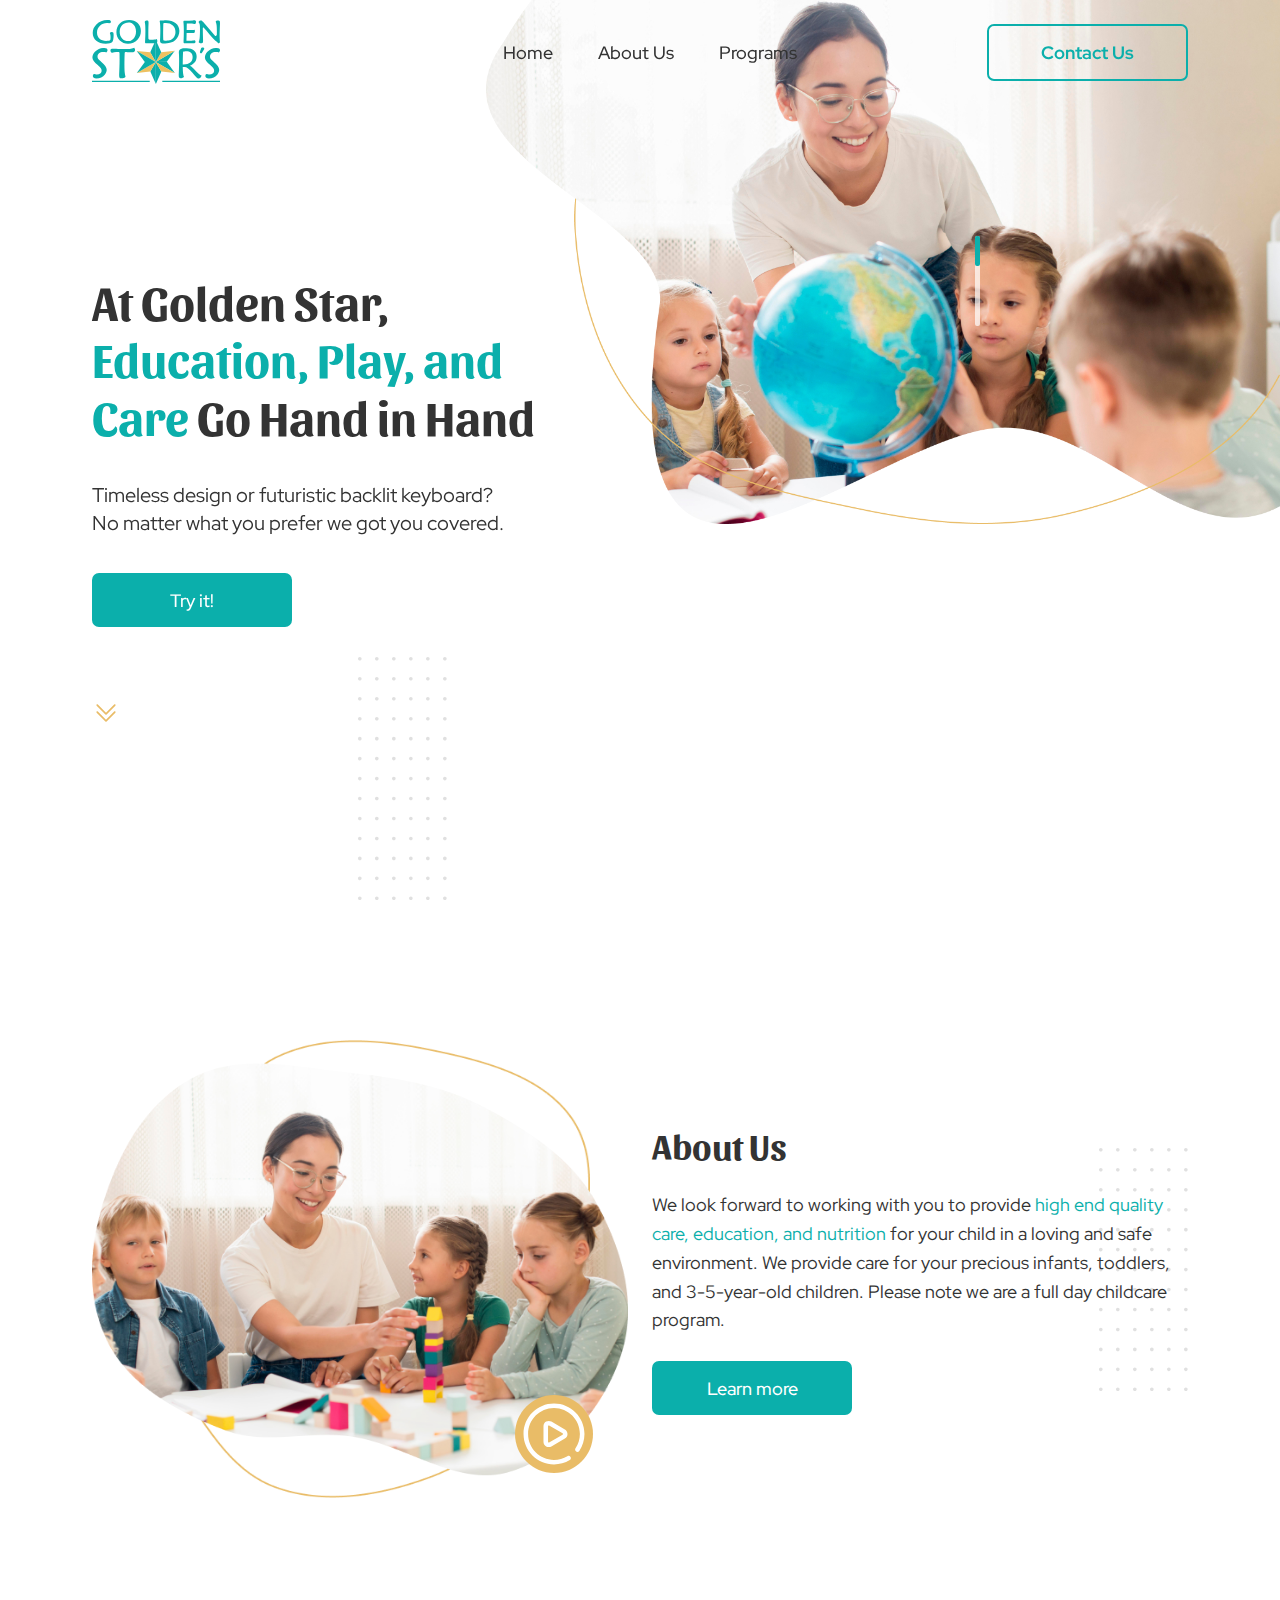
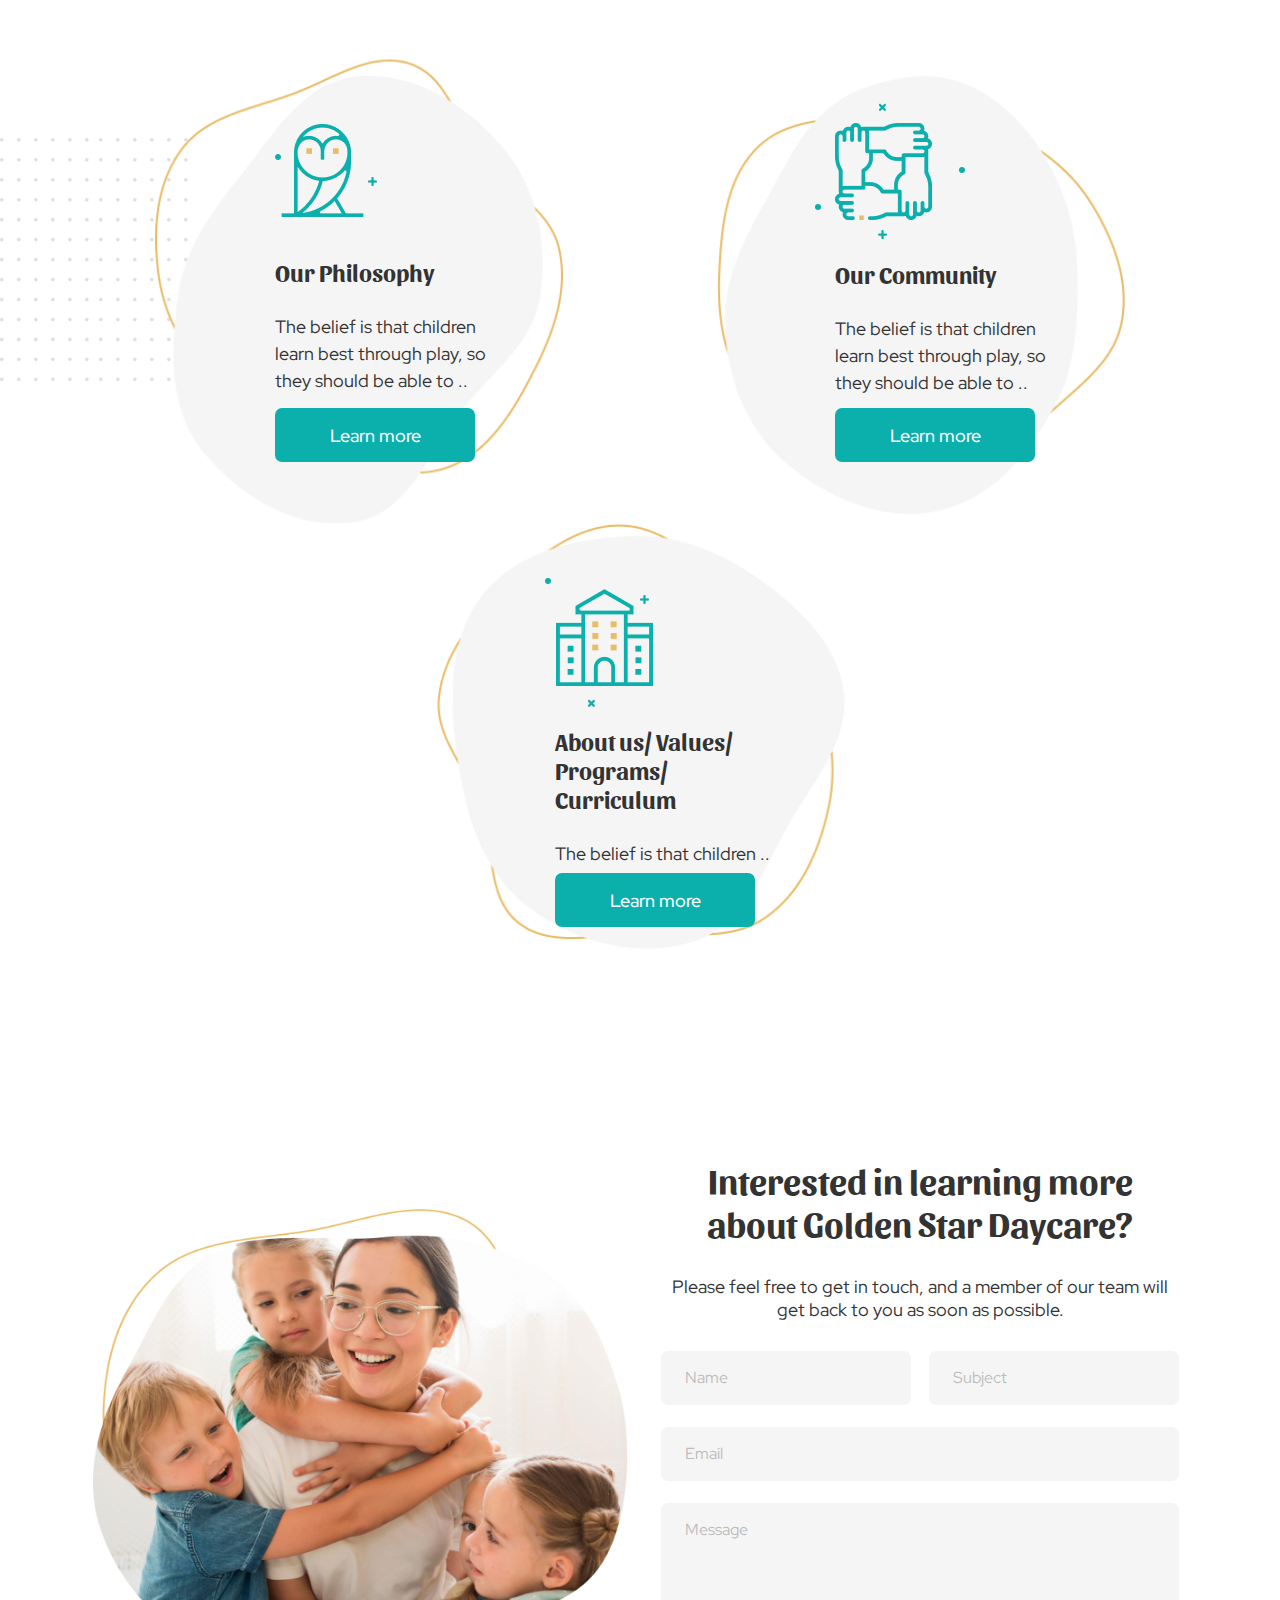
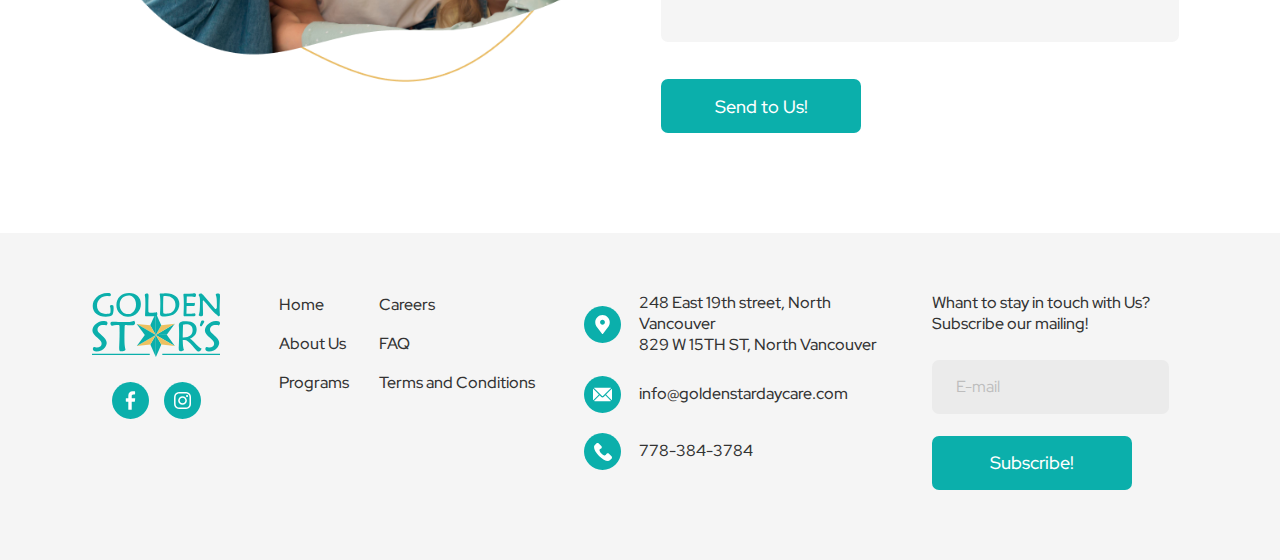
==== index.html @ 327ff195 "add project" ====
<!DOCTYPE html>
<html lang="en">

<head>
  <meta charset="UTF-8">
  <meta http-equiv="X-UA-Compatible" content="IE=edge">
  <meta name="viewport" content="width=device-width, initial-scale=1.0">
  <title>Golden Star</title>
  <link rel="stylesheet" href="css/bootstrap.min.css">
  <link rel="stylesheet" href="css/slick.css">
  <link rel="stylesheet" href="css/style.css">
</head>

<body>

  <header class="header" id="header">
    <div class="container">
      <div class="row align-items-center justify-content-between">
        <div class="col-md-2 col-4">
          <div class="header__logo">
            <a href="index.html">
              <img src="img/header_logo.svg" alt="logo">
            </a>
          </div>
        </div>
        <div class="col-md-10 col-8">
          <div class="burger-menu">
            <span></span>
            <span></span>
            <span></span>
          </div>
          <div class="header__mobile">
            <div class="container">
              <div class="header__mobile-wrapper">
                <nav class="header__menu">
                  <ul>
                    <li>
                      <a href="index.html">Home</a>
                    </li>
                    <li>
                      <a href="about.html">About Us</a>
                    </li>
                    <li>
                      <a href="programs.html">Programs</a>
                    </li>
                  </ul>
                </nav>
                <div class="header__social">
                  <a href="#">
                    <img src="img/footer_facebook.svg" alt="image">
                  </a>
                  <a href="#">
                    <img src="img/footer_inst.svg" alt="image">
                  </a>
                </div>
                <div class="header__btn">
                  <a href="contact.html">contact us</a>
                </div>
              </div>
            </div>
          </div>
          <div class="header__box">
            <nav class="header__menu">
              <ul>
                <li>
                  <a href="index.html">Home</a>
                </li>
                <li>
                  <a href="about.html">About Us</a>
                </li>
                <li>
                  <a href="programs.html">Programs</a>
                </li>
              </ul>
            </nav>
            <div class="header__btn">
              <a href="contact.html">contact us</a>
            </div>
          </div>
        </div>

      </div>
    </div>
  </header>

<section class="main">
    <div class="main__inner">

        <div class="container">
          <div class="main__wrapper">
            <div class="down__btn">
              <a href="#about">
                <img src="img/down_arrow.svg" alt="arrow">
              </a>
            </div>
            <div class="main__item-content">
              <div class="main__item-title">
                <h1>
                  At Golden Star, <span>Education, Play, and Care</span> Go Hand in Hand
                </h1>
              </div>
              <div class="main__item-subtitle">
                <p>
                  Timeless design or futuristic backlit keyboard? No matter what you prefer we got you covered.
                </p>
              </div>
              <div class="main__item-btn section-btn">
                <a href="#">Try it!</a>
              </div>
            </div>
          </div>
        </div>

      
      <div class="slider-wrapper">
        <img class="main__img-bg" src="img/main_bg_pos.png" alt="image">

        <div class="main__slider">
          <div class="main__item-wrapper">
            <div class="main__slider-item">
              <img class="main__img" src="img/main_item_img.jpg" alt="image">
            </div>
          </div>
          <div class="main__item-wrapper">
            <div class="main__slider-item">
              <img class="main__img" src="img/main_item_img.jpg" alt="image">
            </div>
          </div>
          <div class="main__item-wrapper">
            <div class="main__slider-item">
              <img class="main__img" src="img/main_item_img.jpg" alt="image">
            </div>
          </div>
        </div>

      </div>

    </div>
  </section> 

 <section class="about" id="about">
    <div class="container">
      <div class="row align-items-center">
        <div class="col-md-6">
          <div class="about__wrapper-img">
            <img class="about__frame" src="img/about__frame.png" alt="image">
            <img class="about__img" src="img/about__img.png" alt="image">
            <div class="about__img-link">
              <a href="#">
                <img src="img/about_link.svg" alt="img">
              </a>
            </div>
          </div>
        </div>
        <div class="col-md-6 d-flex justify-content-end">
          <div class="about__content" id="about">
            <div class="about__title section-title">
              <h2>
                About Us
              </h2>
            </div>
            <div class="about__text section-text">
              <p>
                We look forward to working with you to provide <span>high end quality care, education, and
                  nutrition</span> for your child in a loving and safe environment. We provide care for your precious
                infants, toddlers, and 3-5-year-old children. Please note we are a full day childcare program.
              </p>
            </div>
            <div class="about__btn section-btn">
              <a href="about.html">
                Learn more
              </a>
            </div>
          </div>
        </div>
      </div>

    </div>
  </section>

<section class="info">
    <div class="container">
      <div class="row justify-content-center">
        <div class="col-xxl-4 col-lg-6" >
          <div class="info__item" style="background-image: url(img/info_item_bg1.png);">
            <div class="info__item-content">
              <div class="info__item-img">
                <img src="img/info_item_img.png" alt="img">
              </div>
              <div class="info__item-title">
                <h3>
                  Our Philosophy
                </h3>
              </div>
              <div class="info__item-text">
                <p>
                  The belief is that children learn best through
                  play, so they should be able to ..
                </p>
              </div>
            </div>
            <div class="info__item-btn section-btn">
              <a href="#">
                Learn more
              </a>
            </div>

          </div>
        </div>
        <div class="col-xxl-4 col-lg-6" >
          <div class="info__item" style="background-image: url(img/info_item_bg2.png);">
            <div class="info__item-content">
              <div class="info__item-img">
                <img class="info__item-pos2" src="img/info_pos2.svg" alt="img">
                <img class="info__item-pos1" src="img/info_pos1.svg" alt="img">
                <img src="img/info_item_img2.png" alt="img">
              </div>
              <div class="info__item-title">
                <h3>
                  Our Community
                </h3>
              </div>
              <div class="info__item-text">
                <p>
                  The belief is that children learn best through
                  play, so they should be able to ..
                </p>
              </div>
            </div>
            <div class="info__item-btn section-btn">
              <a href="#">
                Learn more
              </a>
            </div>

          </div>
        </div>
        <div class="col-xxl-4 col-lg-6">
          <div class="info__item" style="background-image: url(img/info_item_bg3.png);">
            <div class="info__item-content">
              <div class="info__item-img">
                <img class="info__item-pos1" src="img/info_pos1.svg" alt="img">
                <img src="img/info_item_img3.png" alt="img">
              </div>
              <div class="info__item-title">
                <h3>
                  About us/ Values/ Programs/ Curriculum
                </h3>
              </div>
              <div class="info__item-text">
                <p>
                  The belief is that children ..
                </p>
              </div>
            </div>
            <div class="info__item-btn section-btn">
              <a href="#">
                Learn more
              </a>
            </div>

          </div>
        </div>
      </div>
    </div>
  </section> 

  <section class="contact">
    <div class="container">
      <div class="row align-items-center">
        <div class="col-md-6">
          <div class="contact__img">
            <img class="contact__img-frame" src="img/contact_img_frame.png" alt="image">
            <img class="contact__main-img" src="img/contact_main_img.png" alt="image">
          </div>
        </div>
        <div class="col-md-6">
          <div class="contact__form">
            <div class="contact__title section-title">
              <h2>
                Interested in learning more about Golden Star Daycare?
              </h2>
            </div>
            <div class="contact__subtitle">
              <p>
                Please feel free to get in touch, and a member of our team will get back to you as soon as possible.
              </p>
            </div>
            <form action="">
              <div class="contact__form-group">
                <input class="contact__form-name" type="text" placeholder="Name">
                <input class="contact__form-subject" type="text" placeholder="Subject">
              </div>
              <input class="contact__form-email" type="text" placeholder="Email">
              <textarea name="" id="" placeholder="Message"></textarea>
              <button class="contact__form-btn ">Send to Us!</button>
            </form>
          </div>

        </div>
      </div>
    </div>
  </section>

  <footer class="footer">
    <div class="container">
      <div class="row gy-sm-4">
        <div class="col-xl-2 col-sm-7">
          <div class="footer__box">
            <div class="footer__logo">
              <a href="index.html">
                <img src="img/header_logo.svg" alt="image">
              </a>
            </div>
            <div class="footer__social">
              <div class="footer__social-item">
                <a href="#">
                  <img src="img/footer_facebook.svg" alt="image">
                </a>
              </div>
              <div class="footer__social-item">
                <a href="#">
                  <img src="img/footer_inst.svg" alt="image">
                </a>
              </div>
            </div>
          </div>
        </div>
        <div class="col-xl-3 col-sm-5">
          <div class="footer__menu">
            <ul>
              <li>
                <a href="#">Home</a>
              </li>
              <li>
                <a href="#">About Us</a>
              </li>
              <li>
                <a href="#">Programs</a>
              </li>
            </ul>
            <ul>
              <li>
                <a href="#">Careers</a>
              </li>
              <li>
                <a href="#">FAQ</a>
              </li>
              <li>
                <a href="#">Terms and Conditions</a>
              </li>
            </ul>
          </div>
        </div>
        <div class="col-xl-4 col-sm-7">
          <div class="footer__info">
            <div class="footer__info-item">
              <a href="#">
                <img src="img/footer__loc.svg" alt="image">
                <div class="adress">
                  <span>248 East 19th street, North Vancouver</span>
                  <span>829 W 15TH ST, North Vancouver</span>
                </div>
              </a>
            </div>
            <div class="footer__info-item">
              <a href="mailto:info@goldenstardaycare.com">
                <img src="img/footer__mail.svg" alt="image">
                info@goldenstardaycare.com
              </a>
            </div>
            <div class="footer__info-item">
              <a href="tel: 7783843784 ">
                <img src="img/footer__phone.svg" alt="image">
                778-384-3784
              </a>
            </div>
          </div>
        </div>
        <div class="col-xl-3 col-sm-5">
          <div class="footer__form">
            <div class="footer__form-title">
              Whant to stay in touch with Us?
              Subscribe our mailing!
            </div>
            <form action="">
              <input type="text" placeholder="E-mail">
              <button class="footer__form-btn">
                Subscribe!
              </button>
            </form>
          </div>

        </div>
      </div>
    </div>
  </footer> 








  <script src="js/jquery.js"></script>
  <script src="js/slick.min.js"></script>
  <script src="js/main.js"></script>
</body>

</html>
---- css/style.css ----
@import url("https://fonts.googleapis.com/css2?family=Red+Hat+Display:wght@400;500;700&display=swap");@import url("https://fonts.googleapis.com/css2?family=Sansita:wght@800&display=swap");html{-webkit-box-sizing:border-box;box-sizing:border-box}*,:after,:before{-webkit-box-sizing:inherit;box-sizing:inherit}body,html{height:100%}a{text-decoration:none}a:hover{color:inherit}button:focus,input:focus{outline:transparent}li,ul{margin:0;padding:0;list-style:none}h1,h2,h3,h4,h5,h6,li,ol,p,ul{margin:0;padding:0}body{position:relative;overflow-x:hidden;min-width:320px;max-width:100vw;background:#fff;font-family:"Red Hat Display",sans-serif;font-weight:normal;font-style:normal;cursor:default}.container{padding:0 22px}.section-title h2{font-family:"Sansita",sans-serif;font-style:normal;font-weight:bold;font-size:36px;line-height:120%;color:#333333}.section-text p{font-size:18px;line-height:160%;color:#333333}.section-text span{color:#0BAFAB}.section-btn a{height:54px;width:200px;display:-webkit-box;display:-ms-flexbox;display:flex;-webkit-box-pack:center;-ms-flex-pack:center;justify-content:center;-webkit-box-align:center;-ms-flex-align:center;align-items:center;background:#0bafab;border-radius:7px;font-weight:500;font-size:18px;line-height:150%;color:#ffffff;-webkit-transition:0.3s;transition:0.3s}.section-btn a:hover{background-color:#3cd4d2}.header{height:104px;display:-webkit-box;display:-ms-flexbox;display:flex;-webkit-box-align:center;-ms-flex-align:center;align-items:center}#header{position:fixed;z-index:99;top:0;width:100%;-webkit-transition:0.3s;transition:0.3s}.header__logo{max-width:128px}.header__logo img{width:100%;background-size:cover;background-position:center;background-repeat:no-repeat}.header__box{display:-webkit-box;display:-ms-flexbox;display:flex;-webkit-box-pack:end;-ms-flex-pack:end;justify-content:end;-webkit-box-align:center;-ms-flex-align:center;align-items:center}.burger-menu{display:none}.header__mobile{display:none}.header__menu{text-align:right;margin-right:300px}.header__menu li{display:inline-block}.header__menu li+li{margin-left:42px}.header__menu a{font-weight:500;font-size:18px;line-height:150%;color:#333333;-webkit-transition:0.3s;transition:0.3s}.header__menu a:hover{color:rgba(11,175,171,0.8)}.header__btn{text-align:right}.header__btn a{font-weight:bold;font-size:18px;line-height:150%;color:#0bafab;padding:13px 52px;border:2px solid #0bafab;border-radius:7px;text-transform:capitalize;-webkit-transition:all 0.3s;transition:all 0.3s;display:inline-block}.header__btn a:hover{background-color:rgba(11,175,171,0.8);color:#fff;border-color:rgba(11,175,171,0.1)}.main__inner{position:relative;height:100vh;display:-webkit-box;display:-ms-flexbox;display:flex;-webkit-box-align:center;-ms-flex-align:center;align-items:center;margin-bottom:100px}.main__inner:after{content:"";width:89px;height:243px;position:absolute;background-image:url(../img/Frame.svg);left:28%;bottom:0;z-index:-1}.main__item-img{position:absolute;top:0;right:0}.main__wrapper{width:100%;display:-webkit-box;display:-ms-flexbox;display:flex;-webkit-box-align:center;-ms-flex-align:center;align-items:center;position:relative}.down__btn{position:absolute;bottom:-100px;left:0;-webkit-animation:slide 1.2s infinite ease-in;animation:slide 1.2s infinite ease-in}.down__btn img{background-size:contain}@-webkit-keyframes slide{0%{bottom:-100px}to{bottom:-120px;opacity:0}}@keyframes slide{0%{bottom:-100px}to{bottom:-120px;opacity:0}}.main__item-content{max-width:480px;position:relative;z-index:22}.main__item-title{margin-bottom:36px}.main__item-title h1{font-family:"Sansita",sans-serif;font-style:normal;font-weight:bold;font-size:48px;line-height:120%;color:#333333}.main__item-title span{color:#0bafab}.main__item-subtitle{margin-bottom:36px;max-width:419px}.main__item-subtitle p{font-size:20px;line-height:140%;color:#333333}.slider-wrapper{position:absolute;width:62%;top:0;right:0;height:auto}.main__img-bg{position:absolute;background-repeat:no-repeat;background-size:cover;width:100%;height:100%;z-index:2}.main__slider-item{width:100%;height:auto}.main__item-img{position:relative;height:100%}.main__img{width:100%;height:100%}.slick-dots{background-color:#fff;width:5px;background-color:rgba(255,255,255,0.7);border-radius:2px;position:absolute;z-index:9;top:45%;right:300px}.slick-dots li.slick-active{background:#0bafab;border-radius:2px}.slick-dots button{opacity:0}.about{padding:40px 0;position:relative;z-index:2}.about__wrapper-img{position:relative;max-width:620px;height:auto}.about__frame{position:absolute;top:0;left:0;width:100%;height:100%}.about__img{width:100%;height:100%;padding:2px 0;background-size:cover}.about__img-link{position:absolute;bottom:25px;right:35px;-webkit-transition:0.3s;transition:0.3s}.about__img-link img{width:78px;height:78px}.about__img-link:hover{-webkit-filter:brightness(90%);filter:brightness(90%)}.about__content{max-width:550px;width:100%;position:relative}.about__content:after{content:"";position:absolute;background-image:url(../img/Frame.svg);right:0;top:25px;height:243px;width:89px;z-index:-1}.about__title{margin-bottom:25px}.about__text{margin-bottom:26px}.info{padding:120px 0;position:relative}.info:after{content:"";position:absolute;top:200px;left:0;background-image:url(../img/info_frame.svg);width:188px;height:243px;z-index:-3}.info .col-xxl-4:first-child .info__item-bg{left:-20px}.info .col-xxl-4:nth-child(2) .info__item-pos1{position:absolute;top:-20px;left:20%}.info .col-xxl-4:nth-child(2) .info__item-pos2{position:absolute;bottom:-20px;left:20%}.info .col-xxl-4:nth-child(2) .info__item-img:before{content:"";position:absolute;left:-20px;bottom:10px;background:#0bafab;width:6px;height:6px;border-radius:50%}.info .col-xxl-4:nth-child(2) .info__item-img:after{content:"";position:absolute;right:85px;top:45%;background:#0bafab;width:6px;height:6px;border-radius:50%}.info .col-xxl-4:nth-child(3) .info__item-img:before{content:"";position:absolute;left:-10px;top:-10px;background:#0bafab;width:6px;height:6px;border-radius:50%}.info .col-xxl-4:nth-child(3) .info__item-pos1{position:absolute;bottom:-20px;left:15%}.info__item{position:relative;padding:65px 0;width:100%;max-height:465px;max-width:410px;margin:0 auto;background-position:center;background-size:cover;background-repeat:no-repeat}.info__item-content{width:215px;margin-left:120px;height:285px}.info__item-img{margin-bottom:40px;position:relative}.info__item-img img{background-size:contain}.info__item-title{margin-bottom:26px}.info__item-title h3{font-family:"Sansita",sans-serif;font-weight:bold;font-size:24px;line-height:120%;color:#333333}.info__item-text{margin-bottom:26px;max-width:230px}.info__item-text p{font-size:18px;line-height:150%;color:#333333}.info__item-btn{margin-left:120px;width:200px}.contact{padding:50px 0 100px}.contact__img{max-width:597px;width:100%;height:auto;position:relative}.contact__img-frame{position:absolute;z-index:-1;top:0;left:0;width:100%;height:100%}.contact__main-img{position:relative;z-index:-2;width:100%;background-size:cover;height:auto;background-position:center;padding:2px 0}.contact__form{max-width:518px;margin:0 auto}.contact__title{text-align:center;margin-bottom:30px}.contact__subtitle{text-align:center;margin-bottom:30px}.contact__subtitle p{font-size:18px;line-height:130%;color:#333333}.contact__form-name,.contact__form-subject{max-width:250px;width:100%}.contact__form-name{margin-right:15px}.contact__form-group{width:100%;display:-webkit-box;display:-ms-flexbox;display:flex;-webkit-box-pack:justify;-ms-flex-pack:justify;justify-content:space-between}.contact__form-email,textarea{width:100%}input{margin-bottom:22px}textarea{margin-bottom:30px;height:139px;resize:none}textarea:focus-visible{outline:none}input,textarea{padding:15px 24px;background:#f5f5f5;border-radius:7px;border:none}input::-webkit-input-placeholder,textarea::-webkit-input-placeholder{color:#bdbdbd}input::-moz-placeholder,textarea::-moz-placeholder{color:#bdbdbd}input:-ms-input-placeholder,textarea:-ms-input-placeholder{color:#bdbdbd}input::-ms-input-placeholder,textarea::-ms-input-placeholder{color:#bdbdbd}input::placeholder,textarea::placeholder{color:#bdbdbd}input:focus,textarea:focus{color:#bdbdbd}input:focus::-webkit-input-placeholder,textarea:focus::-webkit-input-placeholder{opacity:0}input:focus::-moz-placeholder,textarea:focus::-moz-placeholder{opacity:0}input:focus:-ms-input-placeholder,textarea:focus:-ms-input-placeholder{opacity:0}input:focus::-ms-input-placeholder,textarea:focus::-ms-input-placeholder{opacity:0}input:focus::placeholder,textarea:focus::placeholder{opacity:0}.contact__form-btn{height:54px;width:200px;display:-webkit-box;display:-ms-flexbox;display:flex;-webkit-box-pack:center;-ms-flex-pack:center;justify-content:center;-webkit-box-align:center;-ms-flex-align:center;align-items:center;background:#0bafab;border-radius:7px;font-weight:500;font-size:18px;line-height:150%;color:#ffffff;border:none;-webkit-transition:0.3s;transition:0.3s}.contact__form-btn:hover{background-color:#3cd4d2}.footer{padding:60px 0 70px;background:#f5f5f5}.footer__logo{margin-bottom:25px}.footer__logo img{width:128px;height:auto;background-size:cover}.footer__social{display:-webkit-box;display:-ms-flexbox;display:flex;width:128px;-webkit-box-pack:center;-ms-flex-pack:center;justify-content:center}.footer__social img{-webkit-transition:all 0.3s;transition:all 0.3s}.footer__social a:hover img{opacity:0.7}.footer__social-item:first-child{margin-right:15px}.footer__menu{max-width:280px;width:100%;display:-webkit-box;display:-ms-flexbox;display:flex;-webkit-box-pack:justify;-ms-flex-pack:justify;justify-content:space-between}.footer__menu ul{text-align:left}.footer__menu li+li{padding-top:15px}.footer__menu a{font-weight:500;font-size:16px;line-height:150%;color:#333333;-webkit-transition:all 0.3s;transition:all 0.3s}.footer__menu a:hover{color:rgba(11,175,171,0.8)}.footer__info{max-width:340px;margin-left:25px}.footer__info-item{width:100%;font-weight:500;font-size:16px;line-height:130%;color:#333333}.footer__info-item img{-webkit-transition:all 0.3s;transition:all 0.3s}.footer__info-item a:hover img{opacity:0.7}.footer__info-item a{color:inherit;display:-webkit-box;display:-ms-flexbox;display:flex;-webkit-box-align:center;-ms-flex-align:center;align-items:center}.footer__info-item+.footer__info-item{padding-top:20px}.footer__info-item img{margin-right:18px;width:37px;background-size:cover}.footer__info-item span{display:block;max-width:286px}.footer__form{width:100%}.footer__form input{background:#ebebeb}.footer__form-title{font-weight:500;font-size:16px;line-height:130%;color:#333333;margin-bottom:25px;max-width:250px}.footer__form-btn{height:54px;width:200px;display:-webkit-box;display:-ms-flexbox;display:flex;-webkit-box-pack:center;-ms-flex-pack:center;justify-content:center;-webkit-box-align:center;-ms-flex-align:center;align-items:center;background:#0bafab;border-radius:7px;font-weight:500;font-size:18px;line-height:150%;color:#ffffff;-webkit-transition:0.3s;transition:0.3s;border:none}.footer__form-btn:hover{background-color:#3cd4d2}@media (max-width:1440px){.header__menu{margin-right:190px}}@media (max-width:1199.8px){.header__menu{margin-right:100px}.header__menu li+li{margin-left:25px}.footer__social{-webkit-box-pack:start;-ms-flex-pack:start;justify-content:start}.footer__info{margin-left:0;margin-top:40px}.main__item-title h1{font-size:42px}}@media (max-width:991.8px){.header__menu li+li{margin-left:13px}.header__menu{margin-right:50px}.main__item-title{max-width:350px}.main__item-title h1{font-size:36px}.section-text p{line-height:130%}.info{padding:80px 0 60px}.info__item{margin:20px auto}.section-title h2{font-size:30px;line-height:120%}.contact__form input{margin-bottom:12px}.contact__form textarea{margin-bottom:15px}.contact__form-btn{width:100%}.contact{padding:40px 0 60px}.contact__subtitle,.contact__title{margin-bottom:20px}}@media (max-width:767.8px){.header{height:75px;border-bottom:1px solid rgba(51,51,51,0.1)}.main{margin-top:75px}.header__box{display:none}.header__mobile{-webkit-transform:translateX(-100%);transform:translateX(-100%);position:fixed;right:0;left:0;top:75px;z-index:99;display:block;-webkit-transition:all 0.5s;transition:all 0.5s;background-color:#fff;height:100vh}.header__mobile:after{content:"";position:absolute;background-image:url(../img/footer__frame.svg);right:0;top:35px;width:139px;height:356px}.header__mobile .header__mobile-wrapper{padding-top:105px;-webkit-box-orient:vertical;-webkit-box-direction:normal;-ms-flex-direction:column;flex-direction:column;display:-webkit-box;display:-ms-flexbox;display:flex;-ms-flex-pack:distribute;justify-content:space-around;-webkit-box-align:start;-ms-flex-align:start;align-items:start}.header__mobile .header__menu{margin:0 0 90px}.header__mobile .header__menu li{display:block;text-align:left}.header__mobile .header__menu li+li{margin-left:0;margin-top:25px}.header__mobile .header__social{display:-webkit-box;display:-ms-flexbox;display:flex;width:89px;-webkit-box-pack:justify;-ms-flex-pack:justify;justify-content:space-between;margin-bottom:125px}.header__mobile--active{-webkit-transform:translateX(0);transform:translateX(0)}.burger-menu{position:absolute;top:20px;right:20px;display:block;width:37px;height:21px;display:-webkit-box;display:-ms-flexbox;display:flex;-webkit-box-orient:vertical;-webkit-box-direction:normal;-ms-flex-direction:column;flex-direction:column;-webkit-box-align:end;-ms-flex-align:end;align-items:end;z-index:20}.burger-menu span{display:block;width:37px;height:3px;margin-bottom:6px;background:#0BAFAB;-webkit-transition:0.3s;transition:0.3s;position:absolute;right:0}.burger-menu span:first-child{top:0}.burger-menu span:nth-child(2){top:9px}.burger-menu span:nth-child(3){top:18px;width:18px;margin-bottom:0}.burger-menu--active span:first-child{-webkit-transform:rotate(-45deg);transform:rotate(-45deg);top:18px}.burger-menu--active span:nth-child(2){opacity:0}.burger-menu--active span:nth-child(3){width:37px;-webkit-transform:rotate(45deg);transform:rotate(45deg)}.main__item-content,.main__item-subtitle{max-width:500px}.main__item-content{padding-top:20px}.main__item-subtitle p{font-size:18px}.main__item-subtitle{margin-bottom:25px}.slider-wrapper{position:relative;width:100%}.main__inner-content{padding-top:20px}.main__inner{-webkit-box-orient:vertical;-webkit-box-direction:reverse;-ms-flex-direction:column-reverse;flex-direction:column-reverse;height:auto}.about__btn a{width:100%}.contact__subtitle p{font-size:16px;line-height:130%}.contact__img{margin-bottom:30px}.info{padding:50px 0}.footer__menu{-webkit-box-orient:vertical;-webkit-box-direction:normal;-ms-flex-direction:column;flex-direction:column}.footer__menu ul+ul{padding-top:3px}.footer__menu li+li{padding-top:3px}.footer__form,.footer__info{margin-top:20px}.section-btn a{width:100%}.down__btn{display:none}.main__inner:after{left:27px;bottom:110px}.main__inner{margin-bottom:35px}}@media (max-width:575.8px){.header__btn{width:100%}.header__btn a{font-weight:bold;font-size:18px;line-height:150%;color:#0bafab;padding:13 px 52 px;border:2 px solid #0bafab;border-radius:7 px;text-transform:capitalize;-webkit-transition:all 0.3s;transition:all 0.3s;display:inline-block;width:100%;display:-webkit-box;display:-ms-flexbox;display:flex;-webkit-box-pack:center;-ms-flex-pack:center;justify-content:center}.about__img-link img{width:65px;height:65px}.about__wrapper-img{margin-bottom:25px}.info__item-bg img{width:100%}.footer{padding:50px 0 60px;position:relative}.footer:after{content:"";right:0;top:25px;position:absolute;background-image:url(../img/footer__frame.svg);width:139px;height:391px}.footer__box{margin-bottom:40px}.footer__menu{margin-bottom:50px}.footer__menu li+li,.footer__menu ul+ul{margin-top:15px}.footer__form{margin-top:49px}.footer__info{margin-top:0px}}@media (max-width:460px){.info:after{display:none}.info{overflow:hidden;padding:40px 0}.info .container{padding:0}.info__item-text p{font-size:16px;line-height:150%;color:#333333}.about__img-link{bottom:15px;right:15px}.info__item-content{width:215px;margin:0 auto}.info__item-btn{margin:0 auto;width:100%}.info__item-btn a{width:90%;margin:0 auto}.info__item{padding:70px 0 60px}.info__item-bg{width:100%}}@media (max-width:400px){.info__item{width:100%}}@media (max-width:375px){.main__item-title{margin-bottom:14px}.main__item-subtitle{margin-bottom:25px}.main__inner-content{padding-top:10px}.main__item-subtitle p{font-size:16px}.about__img-link{bottom:0px;right:0px}.about__title{margin-bottom:15px}.section-text p{font-size:15px}.contact__form-group{-webkit-box-orient:vertical;-webkit-box-direction:normal;-ms-flex-direction:column;flex-direction:column}.contact__form-group .contact__form-name{max-width:100%;margin:0 0 12px}.contact__form-group .contact__form-subject{max-width:100%}.contact{padding:30px 0 50px}.footer{padding:35px 0 37px}.footer__info-item img{margin-right:10px}.footer__logo img{width:101px}.footer__logo{margin-bottom:20px}.footer__form input{width:100%}.footer__form-btn{width:100%}}@media (max-width:350px){.section-title h2{font-size:23px;line-height:120%}.contact__subtitle p{font-size:14px;line-height:130%}}
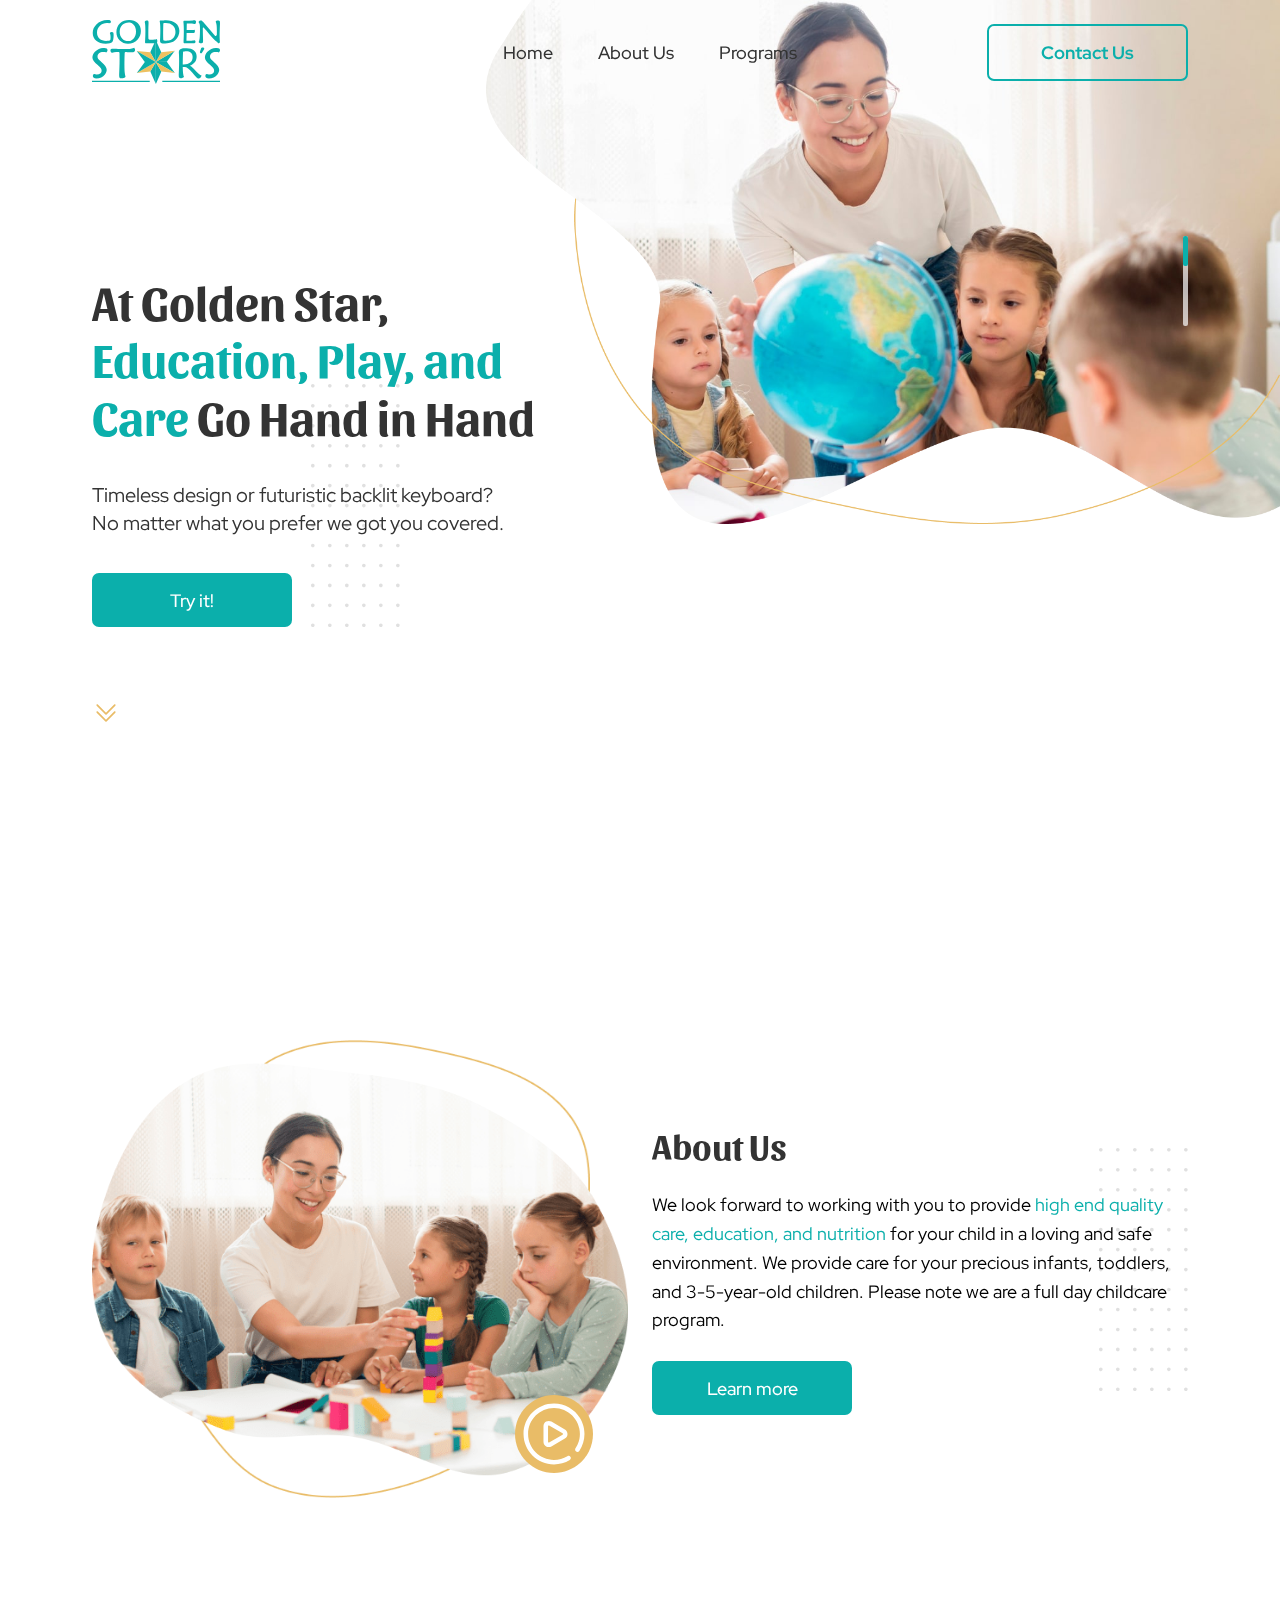
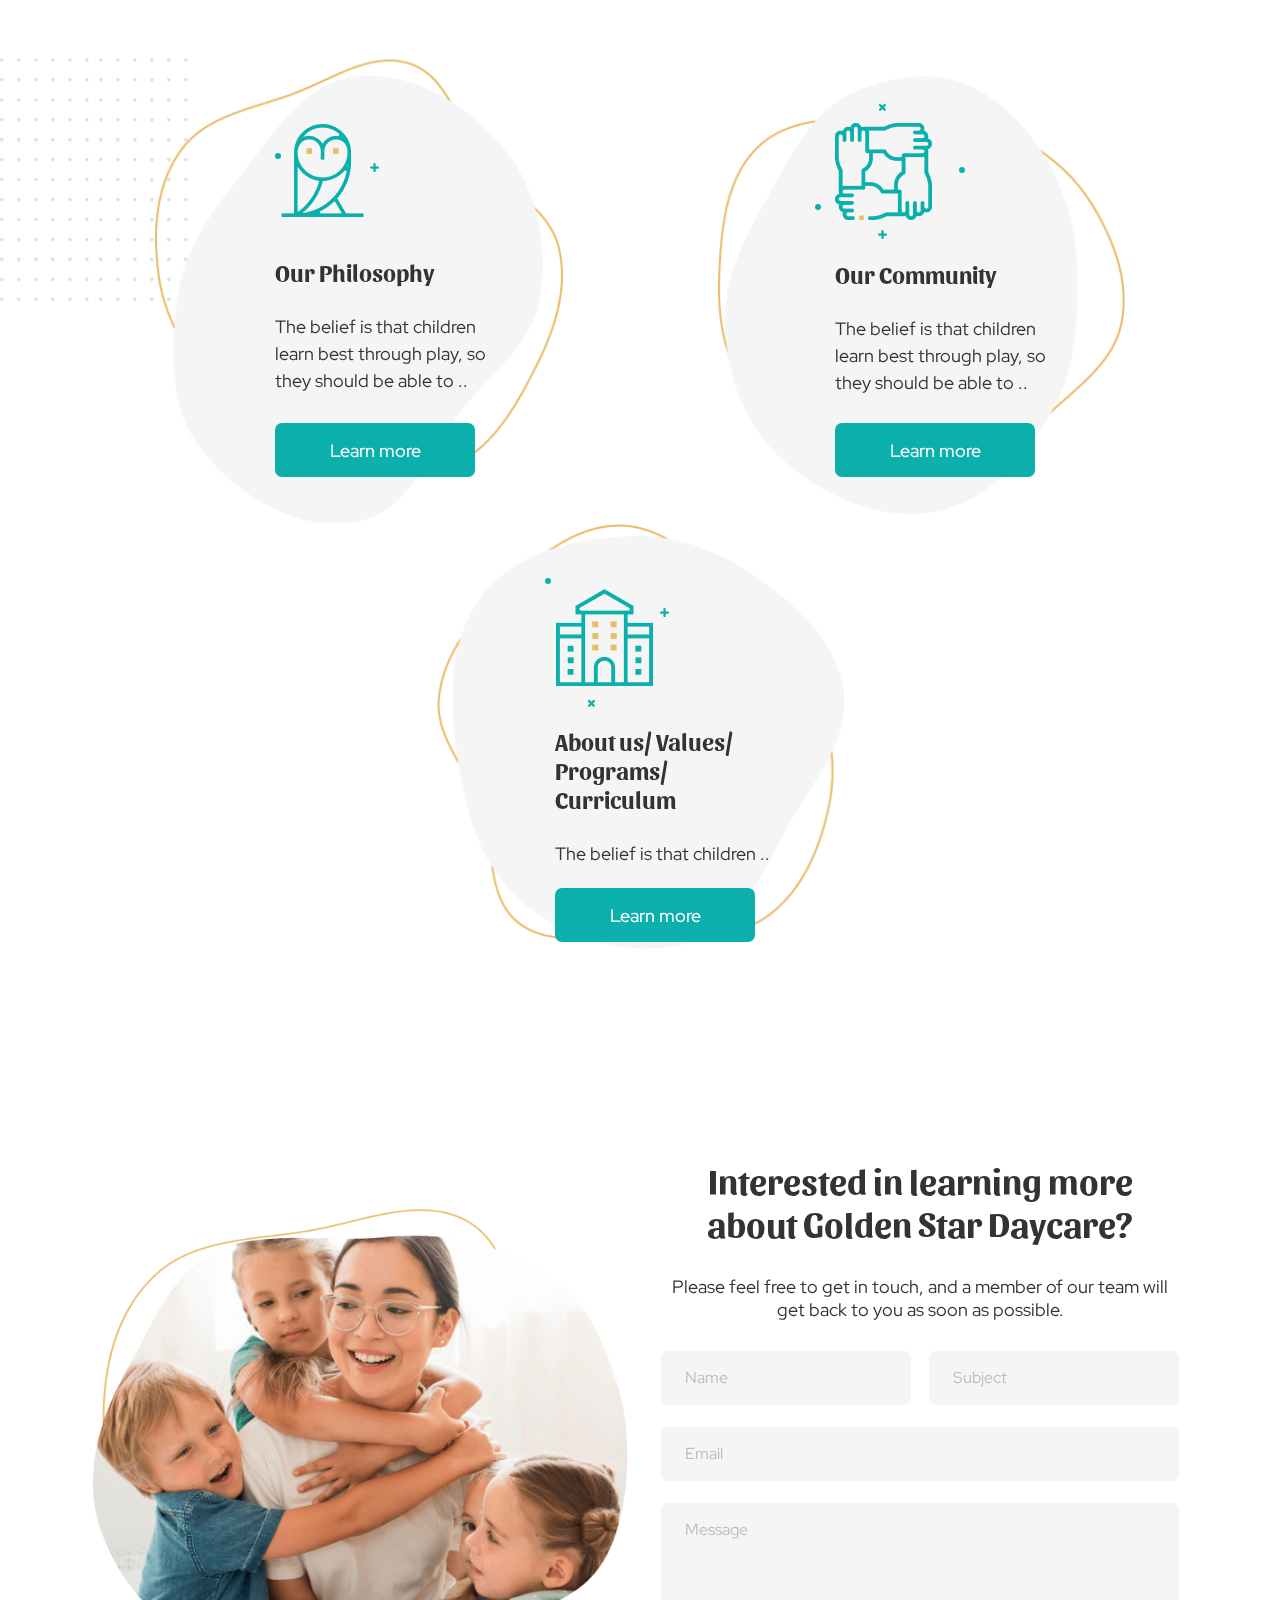
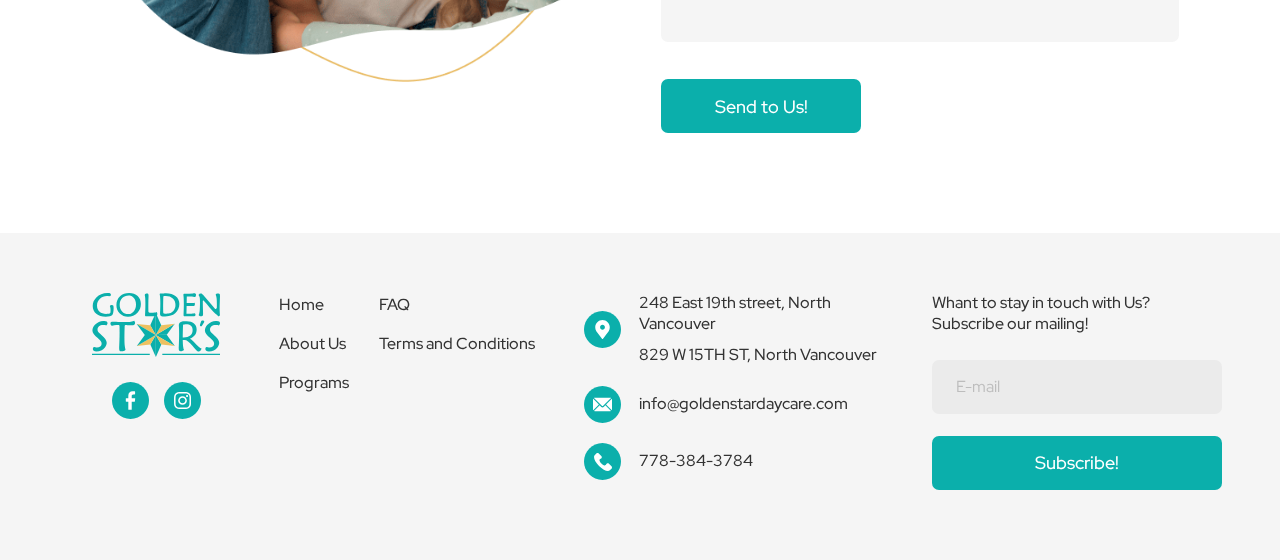
==== commit 3d92f077: "fix" ====
--- a/index.html
+++ b/index.html
@@ -83,35 +83,41 @@
     </div>
   </header>
 
-<section class="main">
+  <section class="main">
     <div class="main__inner">
-
-        <div class="container">
-          <div class="main__wrapper">
-            <div class="down__btn">
-              <a href="#about">
-                <img src="img/down_arrow.svg" alt="arrow">
-              </a>
-            </div>
-            <div class="main__item-content">
-              <div class="main__item-title">
-                <h1>
-                  At Golden Star, <span>Education, Play, and Care</span> Go Hand in Hand
-                </h1>
-              </div>
-              <div class="main__item-subtitle">
-                <p>
-                  Timeless design or futuristic backlit keyboard? No matter what you prefer we got you covered.
-                </p>
-              </div>
-              <div class="main__item-btn section-btn">
-                <a href="#">Try it!</a>
-              </div>
-            </div>
-          </div>
-        </div>
-
-      
+      <div class="container">
+        <div class="main__wrapper">
+          <div class="frame">
+            <div id="scene">
+              <div data-depth="-1.5">
+                <img src="img/Frame.svg" alt="img">
+              </div>
+            </div>
+          </div>
+          <div class="down__btn">
+            <a href="#about">
+              <img src="img/down_arrow.svg" alt="arrow">
+            </a>
+          </div>
+          <div class="main__item-content">
+            <div class="main__item-title">
+              <h1>
+                At Golden Star, <span>Education, Play, and Care</span> Go Hand in Hand
+              </h1>
+            </div>
+            <div class="main__item-subtitle">
+              <p>
+                Timeless design or futuristic backlit keyboard? No matter what you prefer we got you covered.
+              </p>
+            </div>
+            <div class="main__item-btn section-btn">
+              <a href="contacts.html">Try it!</a>
+            </div>
+          </div>
+        </div>
+      </div>
+
+
       <div class="slider-wrapper">
         <img class="main__img-bg" src="img/main_bg_pos.png" alt="image">
 
@@ -136,9 +142,9 @@
       </div>
 
     </div>
-  </section> 
-
- <section class="about" id="about">
+  </section>
+
+  <section class="about" id="about">
     <div class="container">
       <div class="row align-items-center">
         <div class="col-md-6">
@@ -154,6 +160,13 @@
         </div>
         <div class="col-md-6 d-flex justify-content-end">
           <div class="about__content" id="about">
+            <div class="frame">
+              <div id="scene1">
+                <div data-depth="-1.5">
+                  <img src="img/Frame.svg" alt="img">
+                </div>
+              </div>
+            </div>
             <div class="about__title section-title">
               <h2>
                 About Us
@@ -174,17 +187,24 @@
           </div>
         </div>
       </div>
-
     </div>
   </section>
 
-<section class="info">
+  <section class="info">
+    <div class="frame">
+      <div id="scene3">
+        <div data-depth="1">
+          <img src="img/info_frame.svg" alt="img">
+        </div>
+      </div>
+    </div>
     <div class="container">
       <div class="row justify-content-center">
-        <div class="col-xxl-4 col-lg-6" >
+        <div class="col-xxl-4 col-lg-6">
           <div class="info__item" style="background-image: url(img/info_item_bg1.png);">
             <div class="info__item-content">
               <div class="info__item-img">
+                <img class="info__item-pos2" src="img/info_pos2.svg" alt="img">
                 <img src="img/info_item_img.png" alt="img">
               </div>
               <div class="info__item-title">
@@ -200,14 +220,14 @@
               </div>
             </div>
             <div class="info__item-btn section-btn">
-              <a href="#">
+              <a href="about.html">
                 Learn more
               </a>
             </div>
 
           </div>
         </div>
-        <div class="col-xxl-4 col-lg-6" >
+        <div class="col-xxl-4 col-lg-6">
           <div class="info__item" style="background-image: url(img/info_item_bg2.png);">
             <div class="info__item-content">
               <div class="info__item-img">
@@ -228,7 +248,7 @@
               </div>
             </div>
             <div class="info__item-btn section-btn">
-              <a href="#">
+              <a href="about.html">
                 Learn more
               </a>
             </div>
@@ -239,6 +259,7 @@
           <div class="info__item" style="background-image: url(img/info_item_bg3.png);">
             <div class="info__item-content">
               <div class="info__item-img">
+                <img class="info__item-pos2" src="img/info_pos2.svg" alt="img">
                 <img class="info__item-pos1" src="img/info_pos1.svg" alt="img">
                 <img src="img/info_item_img3.png" alt="img">
               </div>
@@ -254,7 +275,7 @@
               </div>
             </div>
             <div class="info__item-btn section-btn">
-              <a href="#">
+              <a href="about.html">
                 Learn more
               </a>
             </div>
@@ -263,7 +284,7 @@
         </div>
       </div>
     </div>
-  </section> 
+  </section>
 
   <section class="contact">
     <div class="container">
@@ -330,24 +351,24 @@
           <div class="footer__menu">
             <ul>
               <li>
-                <a href="#">Home</a>
+                <a href="index.html">Home</a>
               </li>
               <li>
-                <a href="#">About Us</a>
+                <a href="about.html">About Us</a>
               </li>
               <li>
-                <a href="#">Programs</a>
+                <a href="programs.html">Programs</a>
               </li>
             </ul>
             <ul>
+              <!-- <li>
+                <a href="#">Careers</a>
+              </li> -->
               <li>
-                <a href="#">Careers</a>
+                <a href="faq.html">FAQ</a>
               </li>
               <li>
-                <a href="#">FAQ</a>
-              </li>
-              <li>
-                <a href="#">Terms and Conditions</a>
+                <a href="terms-and-conditions.html">Terms and Conditions</a>
               </li>
             </ul>
           </div>
@@ -355,13 +376,11 @@
         <div class="col-xl-4 col-sm-7">
           <div class="footer__info">
             <div class="footer__info-item">
-              <a href="#">
-                <img src="img/footer__loc.svg" alt="image">
-                <div class="adress">
-                  <span>248 East 19th street, North Vancouver</span>
-                  <span>829 W 15TH ST, North Vancouver</span>
-                </div>
-              </a>
+              <img src="img/footer__loc.svg" alt="image">
+              <div class="adress">
+                <a href="https://goo.gl/maps/PLMb27pJDvy2GBzn8" target="_blank" >248 East 19th street, North Vancouver</a>
+                <a href="https://goo.gl/maps/Suq49wQaFXpgg6pw9" target="_blank">829 W 15TH ST, North Vancouver</a>
+              </div>
             </div>
             <div class="footer__info-item">
               <a href="mailto:info@goldenstardaycare.com">
@@ -370,7 +389,7 @@
               </a>
             </div>
             <div class="footer__info-item">
-              <a href="tel: 7783843784 ">
+              <a href="tel:7783843784">
                 <img src="img/footer__phone.svg" alt="image">
                 778-384-3784
               </a>
@@ -394,7 +413,7 @@
         </div>
       </div>
     </div>
-  </footer> 
+  </footer>
 
 
 
@@ -405,6 +424,7 @@
 
   <script src="js/jquery.js"></script>
   <script src="js/slick.min.js"></script>
+  <script src="js/parallax.js"></script>
   <script src="js/main.js"></script>
 </body>
 
--- a/css/style.css
+++ b/css/style.css
@@ -1 +1 @@
-@import url("https://fonts.googleapis.com/css2?family=Red+Hat+Display:wght@400;500;700&display=swap");@import url("https://fonts.googleapis.com/css2?family=Sansita:wght@800&display=swap");html{-webkit-box-sizing:border-box;box-sizing:border-box}*,:after,:before{-webkit-box-sizing:inherit;box-sizing:inherit}body,html{height:100%}a{text-decoration:none}a:hover{color:inherit}button:focus,input:focus{outline:transparent}li,ul{margin:0;padding:0;list-style:none}h1,h2,h3,h4,h5,h6,li,ol,p,ul{margin:0;padding:0}body{position:relative;overflow-x:hidden;min-width:320px;max-width:100vw;background:#fff;font-family:"Red Hat Display",sans-serif;font-weight:normal;font-style:normal;cursor:default}.container{padding:0 22px}.section-title h2{font-family:"Sansita",sans-serif;font-style:normal;font-weight:bold;font-size:36px;line-height:120%;color:#333333}.section-text p{font-size:18px;line-height:160%;color:#333333}.section-text span{color:#0BAFAB}.section-btn a{height:54px;width:200px;display:-webkit-box;display:-ms-flexbox;display:flex;-webkit-box-pack:center;-ms-flex-pack:center;justify-content:center;-webkit-box-align:center;-ms-flex-align:center;align-items:center;background:#0bafab;border-radius:7px;font-weight:500;font-size:18px;line-height:150%;color:#ffffff;-webkit-transition:0.3s;transition:0.3s}.section-btn a:hover{background-color:#3cd4d2}.header{height:104px;display:-webkit-box;display:-ms-flexbox;display:flex;-webkit-box-align:center;-ms-flex-align:center;align-items:center}#header{position:fixed;z-index:99;top:0;width:100%;-webkit-transition:0.3s;transition:0.3s}.header__logo{max-width:128px}.header__logo img{width:100%;background-size:cover;background-position:center;background-repeat:no-repeat}.header__box{display:-webkit-box;display:-ms-flexbox;display:flex;-webkit-box-pack:end;-ms-flex-pack:end;justify-content:end;-webkit-box-align:center;-ms-flex-align:center;align-items:center}.burger-menu{display:none}.header__mobile{display:none}.header__menu{text-align:right;margin-right:300px}.header__menu li{display:inline-block}.header__menu li+li{margin-left:42px}.header__menu a{font-weight:500;font-size:18px;line-height:150%;color:#333333;-webkit-transition:0.3s;transition:0.3s}.header__menu a:hover{color:rgba(11,175,171,0.8)}.header__btn{text-align:right}.header__btn a{font-weight:bold;font-size:18px;line-height:150%;color:#0bafab;padding:13px 52px;border:2px solid #0bafab;border-radius:7px;text-transform:capitalize;-webkit-transition:all 0.3s;transition:all 0.3s;display:inline-block}.header__btn a:hover{background-color:rgba(11,175,171,0.8);color:#fff;border-color:rgba(11,175,171,0.1)}.main__inner{position:relative;height:100vh;display:-webkit-box;display:-ms-flexbox;display:flex;-webkit-box-align:center;-ms-flex-align:center;align-items:center;margin-bottom:100px}.main__inner:after{content:"";width:89px;height:243px;position:absolute;background-image:url(../img/Frame.svg);left:28%;bottom:0;z-index:-1}.main__item-img{position:absolute;top:0;right:0}.main__wrapper{width:100%;display:-webkit-box;display:-ms-flexbox;display:flex;-webkit-box-align:center;-ms-flex-align:center;align-items:center;position:relative}.down__btn{position:absolute;bottom:-100px;left:0;-webkit-animation:slide 1.2s infinite ease-in;animation:slide 1.2s infinite ease-in}.down__btn img{background-size:contain}@-webkit-keyframes slide{0%{bottom:-100px}to{bottom:-120px;opacity:0}}@keyframes slide{0%{bottom:-100px}to{bottom:-120px;opacity:0}}.main__item-content{max-width:480px;position:relative;z-index:22}.main__item-title{margin-bottom:36px}.main__item-title h1{font-family:"Sansita",sans-serif;font-style:normal;font-weight:bold;font-size:48px;line-height:120%;color:#333333}.main__item-title span{color:#0bafab}.main__item-subtitle{margin-bottom:36px;max-width:419px}.main__item-subtitle p{font-size:20px;line-height:140%;color:#333333}.slider-wrapper{position:absolute;width:62%;top:0;right:0;height:auto}.main__img-bg{position:absolute;background-repeat:no-repeat;background-size:cover;width:100%;height:100%;z-index:2}.main__slider-item{width:100%;height:auto}.main__item-img{position:relative;height:100%}.main__img{width:100%;height:100%}.slick-dots{background-color:#fff;width:5px;background-color:rgba(255,255,255,0.7);border-radius:2px;position:absolute;z-index:9;top:45%;right:300px}.slick-dots li.slick-active{background:#0bafab;border-radius:2px}.slick-dots button{opacity:0}.about{padding:40px 0;position:relative;z-index:2}.about__wrapper-img{position:relative;max-width:620px;height:auto}.about__frame{position:absolute;top:0;left:0;width:100%;height:100%}.about__img{width:100%;height:100%;padding:2px 0;background-size:cover}.about__img-link{position:absolute;bottom:25px;right:35px;-webkit-transition:0.3s;transition:0.3s}.about__img-link img{width:78px;height:78px}.about__img-link:hover{-webkit-filter:brightness(90%);filter:brightness(90%)}.about__content{max-width:550px;width:100%;position:relative}.about__content:after{content:"";position:absolute;background-image:url(../img/Frame.svg);right:0;top:25px;height:243px;width:89px;z-index:-1}.about__title{margin-bottom:25px}.about__text{margin-bottom:26px}.info{padding:120px 0;position:relative}.info:after{content:"";position:absolute;top:200px;left:0;background-image:url(../img/info_frame.svg);width:188px;height:243px;z-index:-3}.info .col-xxl-4:first-child .info__item-bg{left:-20px}.info .col-xxl-4:nth-child(2) .info__item-pos1{position:absolute;top:-20px;left:20%}.info .col-xxl-4:nth-child(2) .info__item-pos2{position:absolute;bottom:-20px;left:20%}.info .col-xxl-4:nth-child(2) .info__item-img:before{content:"";position:absolute;left:-20px;bottom:10px;background:#0bafab;width:6px;height:6px;border-radius:50%}.info .col-xxl-4:nth-child(2) .info__item-img:after{content:"";position:absolute;right:85px;top:45%;background:#0bafab;width:6px;height:6px;border-radius:50%}.info .col-xxl-4:nth-child(3) .info__item-img:before{content:"";position:absolute;left:-10px;top:-10px;background:#0bafab;width:6px;height:6px;border-radius:50%}.info .col-xxl-4:nth-child(3) .info__item-pos1{position:absolute;bottom:-20px;left:15%}.info__item{position:relative;padding:65px 0;width:100%;max-height:465px;max-width:410px;margin:0 auto;background-position:center;background-size:cover;background-repeat:no-repeat}.info__item-content{width:215px;margin-left:120px;height:285px}.info__item-img{margin-bottom:40px;position:relative}.info__item-img img{background-size:contain}.info__item-title{margin-bottom:26px}.info__item-title h3{font-family:"Sansita",sans-serif;font-weight:bold;font-size:24px;line-height:120%;color:#333333}.info__item-text{margin-bottom:26px;max-width:230px}.info__item-text p{font-size:18px;line-height:150%;color:#333333}.info__item-btn{margin-left:120px;width:200px}.contact{padding:50px 0 100px}.contact__img{max-width:597px;width:100%;height:auto;position:relative}.contact__img-frame{position:absolute;z-index:-1;top:0;left:0;width:100%;height:100%}.contact__main-img{position:relative;z-index:-2;width:100%;background-size:cover;height:auto;background-position:center;padding:2px 0}.contact__form{max-width:518px;margin:0 auto}.contact__title{text-align:center;margin-bottom:30px}.contact__subtitle{text-align:center;margin-bottom:30px}.contact__subtitle p{font-size:18px;line-height:130%;color:#333333}.contact__form-name,.contact__form-subject{max-width:250px;width:100%}.contact__form-name{margin-right:15px}.contact__form-group{width:100%;display:-webkit-box;display:-ms-flexbox;display:flex;-webkit-box-pack:justify;-ms-flex-pack:justify;justify-content:space-between}.contact__form-email,textarea{width:100%}input{margin-bottom:22px}textarea{margin-bottom:30px;height:139px;resize:none}textarea:focus-visible{outline:none}input,textarea{padding:15px 24px;background:#f5f5f5;border-radius:7px;border:none}input::-webkit-input-placeholder,textarea::-webkit-input-placeholder{color:#bdbdbd}input::-moz-placeholder,textarea::-moz-placeholder{color:#bdbdbd}input:-ms-input-placeholder,textarea:-ms-input-placeholder{color:#bdbdbd}input::-ms-input-placeholder,textarea::-ms-input-placeholder{color:#bdbdbd}input::placeholder,textarea::placeholder{color:#bdbdbd}input:focus,textarea:focus{color:#bdbdbd}input:focus::-webkit-input-placeholder,textarea:focus::-webkit-input-placeholder{opacity:0}input:focus::-moz-placeholder,textarea:focus::-moz-placeholder{opacity:0}input:focus:-ms-input-placeholder,textarea:focus:-ms-input-placeholder{opacity:0}input:focus::-ms-input-placeholder,textarea:focus::-ms-input-placeholder{opacity:0}input:focus::placeholder,textarea:focus::placeholder{opacity:0}.contact__form-btn{height:54px;width:200px;display:-webkit-box;display:-ms-flexbox;display:flex;-webkit-box-pack:center;-ms-flex-pack:center;justify-content:center;-webkit-box-align:center;-ms-flex-align:center;align-items:center;background:#0bafab;border-radius:7px;font-weight:500;font-size:18px;line-height:150%;color:#ffffff;border:none;-webkit-transition:0.3s;transition:0.3s}.contact__form-btn:hover{background-color:#3cd4d2}.footer{padding:60px 0 70px;background:#f5f5f5}.footer__logo{margin-bottom:25px}.footer__logo img{width:128px;height:auto;background-size:cover}.footer__social{display:-webkit-box;display:-ms-flexbox;display:flex;width:128px;-webkit-box-pack:center;-ms-flex-pack:center;justify-content:center}.footer__social img{-webkit-transition:all 0.3s;transition:all 0.3s}.footer__social a:hover img{opacity:0.7}.footer__social-item:first-child{margin-right:15px}.footer__menu{max-width:280px;width:100%;display:-webkit-box;display:-ms-flexbox;display:flex;-webkit-box-pack:justify;-ms-flex-pack:justify;justify-content:space-between}.footer__menu ul{text-align:left}.footer__menu li+li{padding-top:15px}.footer__menu a{font-weight:500;font-size:16px;line-height:150%;color:#333333;-webkit-transition:all 0.3s;transition:all 0.3s}.footer__menu a:hover{color:rgba(11,175,171,0.8)}.footer__info{max-width:340px;margin-left:25px}.footer__info-item{width:100%;font-weight:500;font-size:16px;line-height:130%;color:#333333}.footer__info-item img{-webkit-transition:all 0.3s;transition:all 0.3s}.footer__info-item a:hover img{opacity:0.7}.footer__info-item a{color:inherit;display:-webkit-box;display:-ms-flexbox;display:flex;-webkit-box-align:center;-ms-flex-align:center;align-items:center}.footer__info-item+.footer__info-item{padding-top:20px}.footer__info-item img{margin-right:18px;width:37px;background-size:cover}.footer__info-item span{display:block;max-width:286px}.footer__form{width:100%}.footer__form input{background:#ebebeb}.footer__form-title{font-weight:500;font-size:16px;line-height:130%;color:#333333;margin-bottom:25px;max-width:250px}.footer__form-btn{height:54px;width:200px;display:-webkit-box;display:-ms-flexbox;display:flex;-webkit-box-pack:center;-ms-flex-pack:center;justify-content:center;-webkit-box-align:center;-ms-flex-align:center;align-items:center;background:#0bafab;border-radius:7px;font-weight:500;font-size:18px;line-height:150%;color:#ffffff;-webkit-transition:0.3s;transition:0.3s;border:none}.footer__form-btn:hover{background-color:#3cd4d2}@media (max-width:1440px){.header__menu{margin-right:190px}}@media (max-width:1199.8px){.header__menu{margin-right:100px}.header__menu li+li{margin-left:25px}.footer__social{-webkit-box-pack:start;-ms-flex-pack:start;justify-content:start}.footer__info{margin-left:0;margin-top:40px}.main__item-title h1{font-size:42px}}@media (max-width:991.8px){.header__menu li+li{margin-left:13px}.header__menu{margin-right:50px}.main__item-title{max-width:350px}.main__item-title h1{font-size:36px}.section-text p{line-height:130%}.info{padding:80px 0 60px}.info__item{margin:20px auto}.section-title h2{font-size:30px;line-height:120%}.contact__form input{margin-bottom:12px}.contact__form textarea{margin-bottom:15px}.contact__form-btn{width:100%}.contact{padding:40px 0 60px}.contact__subtitle,.contact__title{margin-bottom:20px}}@media (max-width:767.8px){.header{height:75px;border-bottom:1px solid rgba(51,51,51,0.1)}.main{margin-top:75px}.header__box{display:none}.header__mobile{-webkit-transform:translateX(-100%);transform:translateX(-100%);position:fixed;right:0;left:0;top:75px;z-index:99;display:block;-webkit-transition:all 0.5s;transition:all 0.5s;background-color:#fff;height:100vh}.header__mobile:after{content:"";position:absolute;background-image:url(../img/footer__frame.svg);right:0;top:35px;width:139px;height:356px}.header__mobile .header__mobile-wrapper{padding-top:105px;-webkit-box-orient:vertical;-webkit-box-direction:normal;-ms-flex-direction:column;flex-direction:column;display:-webkit-box;display:-ms-flexbox;display:flex;-ms-flex-pack:distribute;justify-content:space-around;-webkit-box-align:start;-ms-flex-align:start;align-items:start}.header__mobile .header__menu{margin:0 0 90px}.header__mobile .header__menu li{display:block;text-align:left}.header__mobile .header__menu li+li{margin-left:0;margin-top:25px}.header__mobile .header__social{display:-webkit-box;display:-ms-flexbox;display:flex;width:89px;-webkit-box-pack:justify;-ms-flex-pack:justify;justify-content:space-between;margin-bottom:125px}.header__mobile--active{-webkit-transform:translateX(0);transform:translateX(0)}.burger-menu{position:absolute;top:20px;right:20px;display:block;width:37px;height:21px;display:-webkit-box;display:-ms-flexbox;display:flex;-webkit-box-orient:vertical;-webkit-box-direction:normal;-ms-flex-direction:column;flex-direction:column;-webkit-box-align:end;-ms-flex-align:end;align-items:end;z-index:20}.burger-menu span{display:block;width:37px;height:3px;margin-bottom:6px;background:#0BAFAB;-webkit-transition:0.3s;transition:0.3s;position:absolute;right:0}.burger-menu span:first-child{top:0}.burger-menu span:nth-child(2){top:9px}.burger-menu span:nth-child(3){top:18px;width:18px;margin-bottom:0}.burger-menu--active span:first-child{-webkit-transform:rotate(-45deg);transform:rotate(-45deg);top:18px}.burger-menu--active span:nth-child(2){opacity:0}.burger-menu--active span:nth-child(3){width:37px;-webkit-transform:rotate(45deg);transform:rotate(45deg)}.main__item-content,.main__item-subtitle{max-width:500px}.main__item-content{padding-top:20px}.main__item-subtitle p{font-size:18px}.main__item-subtitle{margin-bottom:25px}.slider-wrapper{position:relative;width:100%}.main__inner-content{padding-top:20px}.main__inner{-webkit-box-orient:vertical;-webkit-box-direction:reverse;-ms-flex-direction:column-reverse;flex-direction:column-reverse;height:auto}.about__btn a{width:100%}.contact__subtitle p{font-size:16px;line-height:130%}.contact__img{margin-bottom:30px}.info{padding:50px 0}.footer__menu{-webkit-box-orient:vertical;-webkit-box-direction:normal;-ms-flex-direction:column;flex-direction:column}.footer__menu ul+ul{padding-top:3px}.footer__menu li+li{padding-top:3px}.footer__form,.footer__info{margin-top:20px}.section-btn a{width:100%}.down__btn{display:none}.main__inner:after{left:27px;bottom:110px}.main__inner{margin-bottom:35px}}@media (max-width:575.8px){.header__btn{width:100%}.header__btn a{font-weight:bold;font-size:18px;line-height:150%;color:#0bafab;padding:13 px 52 px;border:2 px solid #0bafab;border-radius:7 px;text-transform:capitalize;-webkit-transition:all 0.3s;transition:all 0.3s;display:inline-block;width:100%;display:-webkit-box;display:-ms-flexbox;display:flex;-webkit-box-pack:center;-ms-flex-pack:center;justify-content:center}.about__img-link img{width:65px;height:65px}.about__wrapper-img{margin-bottom:25px}.info__item-bg img{width:100%}.footer{padding:50px 0 60px;position:relative}.footer:after{content:"";right:0;top:25px;position:absolute;background-image:url(../img/footer__frame.svg);width:139px;height:391px}.footer__box{margin-bottom:40px}.footer__menu{margin-bottom:50px}.footer__menu li+li,.footer__menu ul+ul{margin-top:15px}.footer__form{margin-top:49px}.footer__info{margin-top:0px}}@media (max-width:460px){.info:after{display:none}.info{overflow:hidden;padding:40px 0}.info .container{padding:0}.info__item-text p{font-size:16px;line-height:150%;color:#333333}.about__img-link{bottom:15px;right:15px}.info__item-content{width:215px;margin:0 auto}.info__item-btn{margin:0 auto;width:100%}.info__item-btn a{width:90%;margin:0 auto}.info__item{padding:70px 0 60px}.info__item-bg{width:100%}}@media (max-width:400px){.info__item{width:100%}}@media (max-width:375px){.main__item-title{margin-bottom:14px}.main__item-subtitle{margin-bottom:25px}.main__inner-content{padding-top:10px}.main__item-subtitle p{font-size:16px}.about__img-link{bottom:0px;right:0px}.about__title{margin-bottom:15px}.section-text p{font-size:15px}.contact__form-group{-webkit-box-orient:vertical;-webkit-box-direction:normal;-ms-flex-direction:column;flex-direction:column}.contact__form-group .contact__form-name{max-width:100%;margin:0 0 12px}.contact__form-group .contact__form-subject{max-width:100%}.contact{padding:30px 0 50px}.footer{padding:35px 0 37px}.footer__info-item img{margin-right:10px}.footer__logo img{width:101px}.footer__logo{margin-bottom:20px}.footer__form input{width:100%}.footer__form-btn{width:100%}}@media (max-width:350px){.section-title h2{font-size:23px;line-height:120%}.contact__subtitle p{font-size:14px;line-height:130%}}+@import url("https://fonts.googleapis.com/css2?family=Red+Hat+Display:wght@400;500;700&display=swap");@import url("https://fonts.googleapis.com/css2?family=Sansita:wght@800&display=swap");@import url("https://fonts.googleapis.com/css2?family=Dosis&family=Sansita:wght@800&display=swap");@import url("https://fonts.googleapis.com/css2?family=Titillium+Web:wght@400;600;700&display=swap");html{-webkit-box-sizing:border-box;box-sizing:border-box}*,:after,:before{-webkit-box-sizing:inherit;box-sizing:inherit}body,html{height:100%}a{text-decoration:none}a:hover{color:inherit}button:focus,input:focus{outline:transparent}li,ul{margin:0;padding:0;list-style:none}h1,h2,h3,h4,h5,h6,li,ol,p,ul{margin:0;padding:0}body{position:relative;overflow-x:hidden;min-width:320px;max-width:100vw;background:#fff;font-family:"Red Hat Display",sans-serif;font-weight:normal;font-style:normal;cursor:default}.container{padding:0 22px}.section-title h2{font-family:"Sansita",sans-serif;font-style:normal;font-weight:bold;font-size:36px;line-height:120%;color:#333333}.section-text p{font-size:18px;line-height:160%;color:#000}.section-text span{color:#0BAFAB}.section-btn a{height:54px;width:200px;display:-webkit-box;display:-ms-flexbox;display:flex;-webkit-box-pack:center;-ms-flex-pack:center;justify-content:center;-webkit-box-align:center;-ms-flex-align:center;align-items:center;background:#0bafab;border-radius:7px;font-weight:500;font-size:18px;line-height:150%;color:#ffffff;-webkit-transition:0.3s;transition:0.3s}.section-btn a:hover{background-color:#3cd4d2}.menu-active{position:relative}.menu-active:after{content:"";position:absolute;width:49px;height:1px;background:#0BAFAB;left:50%;bottom:-5px;-webkit-transform:translate(-50%);transform:translate(-50%)}.header{height:104px;display:-webkit-box;display:-ms-flexbox;display:flex;-webkit-box-align:center;-ms-flex-align:center;align-items:center;position:fixed;z-index:99;top:0;width:100%;-webkit-transition:0.3s;transition:0.3s;background-color:#fff}#header{background-color:rgba(255,255,255,0)}.header__logo{max-width:128px}.header__logo img{width:100%;background-size:cover;background-position:center;background-repeat:no-repeat}.header__box{display:-webkit-box;display:-ms-flexbox;display:flex;-webkit-box-pack:end;-ms-flex-pack:end;justify-content:end;-webkit-box-align:center;-ms-flex-align:center;align-items:center}.burger-menu{display:none}.header__mobile{display:none}.header__menu{text-align:right;margin-right:300px}.header__menu li{display:inline-block}.header__menu li+li{margin-left:42px}.header__menu a{font-weight:500;font-size:18px;line-height:150%;color:#333333;-webkit-transition:0.3s;transition:0.3s}.header__menu a:hover{color:rgba(11,175,171,0.8)}.header__btn{text-align:right}.header__btn a{font-weight:bold;font-size:18px;line-height:150%;color:#0bafab;padding:13px 52px;border:2px solid #0bafab;border-radius:7px;text-transform:capitalize;-webkit-transition:all 0.3s;transition:all 0.3s;display:inline-block}.header__btn a:hover{background-color:rgba(11,175,171,0.8);color:#fff;border-color:rgba(11,175,171,0.1)}.main__inner{position:relative;height:100vh;display:-webkit-box;display:-ms-flexbox;display:flex;-webkit-box-align:center;-ms-flex-align:center;align-items:center;margin-bottom:100px}.main__inner .frame{content:"";width:89px;height:243px;position:absolute;left:20%;bottom:0;z-index:-1}.main__item-img{position:absolute;top:0;right:0}.main__wrapper{width:100%;display:-webkit-box;display:-ms-flexbox;display:flex;-webkit-box-align:center;-ms-flex-align:center;align-items:center;position:relative}.down__btn{position:absolute;bottom:-100px;left:0;-webkit-animation:slide 1.2s infinite ease-in;animation:slide 1.2s infinite ease-in}.down__btn img{background-size:contain}@-webkit-keyframes slide{0%{bottom:-100px}to{bottom:-120px;opacity:0}}@keyframes slide{0%{bottom:-100px}to{bottom:-120px;opacity:0}}.main__item-content{max-width:480px;position:relative;z-index:22}.main__item-title{margin-bottom:36px}.main__item-title h1{font-family:"Sansita",sans-serif;font-style:normal;font-weight:bold;font-size:48px;line-height:120%;color:#333333}.main__item-title span{color:#0bafab}.main__item-subtitle{margin-bottom:36px;max-width:419px}.main__item-subtitle p{font-size:20px;line-height:140%;color:#333333}.slider-wrapper{position:absolute;width:62%;top:0;right:0;height:auto}.main__img-bg{position:absolute;background-repeat:no-repeat;background-size:cover;width:100%;height:100%;z-index:2}.main__slider-item{width:100%;height:auto}.main__item-img{position:relative;height:100%}.main__img{width:100%;height:100%}.slick-dots{background-color:#fff;width:5px;background-color:rgba(255,255,255,0.7);border-radius:2px;position:absolute;z-index:9;top:45%;right:300px}.slick-dots li.slick-active{background:#0bafab;border-radius:2px}.slick-dots button{opacity:0}.about{padding:40px 0;position:relative;z-index:2}.about__wrapper-img{position:relative;max-width:620px;height:auto}.about__frame{position:absolute;top:0;left:0;width:100%;height:100%}.about__img{width:100%;height:100%;padding:2px 0;background-size:cover}.about__img-link{position:absolute;bottom:25px;right:35px;-webkit-transition:0.3s;transition:0.3s}.about__img-link img{width:78px;height:78px}.about__img-link:hover{-webkit-filter:brightness(90%);filter:brightness(90%)}.about__content{max-width:550px;width:100%;position:relative;overflow:hidden}.about__content .frame{position:absolute;right:0;top:25px;height:243px;width:89px;z-index:-1}.about__title{margin-bottom:25px}.about__text{margin-bottom:26px}.info{padding:120px 0;position:relative;overflow:hidden}.info .frame{position:absolute}.info .col-xxl-4:first-child .info__item-bg{left:-20px}.info .col-xxl-4:first-child .info__item:hover .info__item-pos2{top:30px;right:90px}.info .col-xxl-4:first-child .info__item:hover .info__item-img:before{position:absolute;left:5px;top:40px;width:9px;height:9px}.info .col-xxl-4:first-child .info__item-pos2{position:absolute;top:40px;right:110px;-webkit-transition:0.7s;transition:0.7s}.info .col-xxl-4:first-child .info__item-img:before{content:"";position:absolute;left:0px;top:30px;background:#0bafab;width:6px;height:6px;border-radius:50%;-webkit-transition:1s;transition:1s}.info .col-xxl-4:nth-child(2) .info__item:hover .info__item-pos1{top:-30px;left:30%}.info .col-xxl-4:nth-child(2) .info__item:hover .info__item-pos2{bottom:-40px;left:40%}.info .col-xxl-4:nth-child(2) .info__item:hover .info__item-img:before{left:-30px;bottom:-20px;width:10px;height:10px}.info .col-xxl-4:nth-child(2) .info__item:hover .info__item-img:after{right:40px;top:25%;background:#0bafab;width:8px;height:8px}.info .col-xxl-4:nth-child(2) .info__item-pos1{position:absolute;top:-20px;left:20%;-webkit-transition:0.7s;transition:0.7s}.info .col-xxl-4:nth-child(2) .info__item-pos2{position:absolute;bottom:-20px;left:20%;-webkit-transition:0.7s;transition:0.7s}.info .col-xxl-4:nth-child(2) .info__item-img:before{content:"";position:absolute;left:-20px;bottom:10px;background:#0bafab;width:6px;height:6px;border-radius:50%;-webkit-transition:1s;transition:1s}.info .col-xxl-4:nth-child(2) .info__item-img:after{content:"";position:absolute;right:85px;top:45%;background:#0bafab;width:6px;height:6px;border-radius:50%;-webkit-transition:1s;transition:1s}.info .col-xxl-4:nth-child(3) .info__item:hover .info__item-img:before{left:-20px;top:-20px;width:10px;height:10px}.info .col-xxl-4:nth-child(3) .info__item:hover .info__item-pos1{position:absolute;bottom:-30px;left:10%}.info .col-xxl-4:nth-child(3) .info__item:hover .info__item-pos2{top:0px;right:80px;-webkit-transition:1s;transition:1s}.info .col-xxl-4:nth-child(3) .info__item-img:before{content:"";position:absolute;left:-10px;top:-10px;background:#0bafab;width:6px;height:6px;border-radius:50%;-webkit-transition:0.7s;transition:0.7s}.info .col-xxl-4:nth-child(3) .info__item-pos1{position:absolute;bottom:-20px;left:15%;-webkit-transition:0.7s;transition:0.7s}.info .col-xxl-4:nth-child(3) .info__item-pos2{position:absolute;top:20px;right:100px;-webkit-transition:0.7s;transition:0.7s}.info__item{position:relative;padding:65px 0;width:100%;max-height:465px;max-width:410px;margin:0 auto;background-position:center;background-size:cover;background-repeat:no-repeat}.info__item-content{width:215px;margin-left:120px;height:300px}.info__item-img{margin-bottom:40px;position:relative}.info__item-img img{background-size:contain}.info__item-title{margin-bottom:26px}.info__item-title h3{font-family:"Sansita",sans-serif;font-weight:bold;font-size:24px;line-height:120%;color:#333333}.info__item-text{margin-bottom:26px;max-width:230px}.info__item-text p{font-size:18px;line-height:150%;color:#333333}.info__item-btn{margin-left:120px;width:200px}.contact{padding:50px 0 100px}.contact__img{max-width:597px;width:100%;height:auto;position:relative}.contact__img-frame{position:absolute;z-index:-1;top:0;left:0;width:100%;height:100%}.contact__main-img{position:relative;z-index:-2;width:100%;background-size:cover;height:auto;background-position:center;padding:2px 0}.contact__form{max-width:518px;margin:0 auto}.contact__title{text-align:center;margin-bottom:30px}.contact__subtitle{text-align:center;margin-bottom:30px}.contact__subtitle p{font-size:18px;line-height:130%;color:#333333}.contact__form-name,.contact__form-subject{max-width:250px;width:100%}.contact__form-name{margin-right:15px}.contact__form-group{width:100%;display:-webkit-box;display:-ms-flexbox;display:flex;-webkit-box-pack:justify;-ms-flex-pack:justify;justify-content:space-between}.contact__form-email,textarea{width:100%}input{margin-bottom:22px}textarea{margin-bottom:30px;height:139px;resize:none}textarea:focus-visible{outline:none}input,textarea{padding:15px 24px;background:#f5f5f5;border-radius:7px;border:none}input::-webkit-input-placeholder,textarea::-webkit-input-placeholder{color:#bdbdbd}input::-moz-placeholder,textarea::-moz-placeholder{color:#bdbdbd}input:-ms-input-placeholder,textarea:-ms-input-placeholder{color:#bdbdbd}input::-ms-input-placeholder,textarea::-ms-input-placeholder{color:#bdbdbd}input::placeholder,textarea::placeholder{color:#bdbdbd}input:focus,textarea:focus{color:#bdbdbd}input:focus::-webkit-input-placeholder,textarea:focus::-webkit-input-placeholder{opacity:0}input:focus::-moz-placeholder,textarea:focus::-moz-placeholder{opacity:0}input:focus:-ms-input-placeholder,textarea:focus:-ms-input-placeholder{opacity:0}input:focus::-ms-input-placeholder,textarea:focus::-ms-input-placeholder{opacity:0}input:focus::placeholder,textarea:focus::placeholder{opacity:0}.contact__form-btn{height:54px;width:200px;display:-webkit-box;display:-ms-flexbox;display:flex;-webkit-box-pack:center;-ms-flex-pack:center;justify-content:center;-webkit-box-align:center;-ms-flex-align:center;align-items:center;background:#0bafab;border-radius:7px;font-weight:500;font-size:18px;line-height:150%;color:#ffffff;border:none;-webkit-transition:0.3s;transition:0.3s}.contact__form-btn:hover{background-color:#3cd4d2}.footer{padding:60px 0 70px;background:#f5f5f5}.footer__logo{margin-bottom:25px}.footer__logo img{width:128px;height:auto;background-size:cover}.footer__social{display:-webkit-box;display:-ms-flexbox;display:flex;width:128px;-webkit-box-pack:center;-ms-flex-pack:center;justify-content:center}.footer__social img{-webkit-transition:all 0.3s;transition:all 0.3s}.footer__social a:hover img{opacity:0.7}.footer__social-item:first-child{margin-right:15px}.footer__menu{max-width:280px;width:100%;display:-webkit-box;display:-ms-flexbox;display:flex;-webkit-box-pack:justify;-ms-flex-pack:justify;justify-content:space-between}.footer__menu ul{text-align:left}.footer__menu li+li{padding-top:15px}.footer__menu a{font-weight:500;font-size:16px;line-height:150%;color:#333333;-webkit-transition:all 0.3s;transition:all 0.3s}.footer__menu a:hover{color:rgba(11,175,171,0.8)}.footer__info{max-width:340px;margin-left:25px}.footer__info-item{width:100%;font-weight:500;font-size:16px;line-height:130%;color:#333333;display:-webkit-box;display:-ms-flexbox;display:flex;-webkit-box-align:center;-ms-flex-align:center;align-items:center}.footer__info-item img{-webkit-transition:all 0.3s;transition:all 0.3s}.footer__info-item:hover img{opacity:0.7}.footer__info-item a{color:inherit;display:-webkit-box;display:-ms-flexbox;display:flex;-webkit-box-align:center;-ms-flex-align:center;align-items:center;-webkit-transition:0.3s;transition:0.3s}.footer__info-item a:hover{color:#0BAFAB}.footer__info-item+.footer__info-item{padding-top:20px}.footer__info-item img{margin-right:18px;width:37px;background-size:cover}.footer__info-item span{display:block;max-width:286px}.adress a+a{padding-top:10px}.footer__form{width:290px}.footer__form input{background:#ebebeb;width:100%}.footer__form-title{font-weight:500;font-size:16px;line-height:130%;color:#333333;margin-bottom:25px;max-width:250px}.footer__form-btn{height:54px;width:100%;display:-webkit-box;display:-ms-flexbox;display:flex;-webkit-box-pack:center;-ms-flex-pack:center;justify-content:center;-webkit-box-align:center;-ms-flex-align:center;align-items:center;background:#0bafab;border-radius:7px;font-weight:500;font-size:18px;line-height:150%;color:#ffffff;-webkit-transition:0.3s;transition:0.3s;border:none}.footer__form-btn:hover{background-color:#3cd4d2}.page-top{width:100%;background-size:cover;background-position:center;padding:134px 0 220px;margin-top:104px}.page-top__title h1{font-weight:bold;font-size:48px;line-height:120%;color:#ffffff;font-family:"Dosis",sans-serif;text-transform:capitalize}.about-philosophy{margin-bottom:50px}.about__subtitle h4{font-family:"Titillium Web",sans-serif;font-weight:600;font-size:16px;line-height:120%;letter-spacing:0.1em;text-transform:uppercase;color:#e9bc67;margin-bottom:16px}.about-philosophy .about__text p{color:#000;max-width:440px;font-family:"Titillium Web",sans-serif}.about-article{overflow:hidden}.about-article__box{position:relative}.about-article__box .frame{position:absolute;width:100%;height:380px}.about-article__box #scene4{width:100%;height:100%}.about-article__box .about-article-pos2{position:absolute!important;top:70%!important;left:60%!important}.about-article__box .about-article-pos2 img{width:12px;height:12px;background-size:cover}.about-article__box .about-article-pos1{position:absolute!important;top:80%!important;left:20px!important}.about-article__box .about-article-pos1 img{width:12px;height:12px;background-size:cover}.about-article__box .about-article-pos3{position:absolute!important;top:10%!important;left:10%!important}.about-article__box .about-article-pos3 img{width:20px;height:20px;background-size:cover}.about-article__box .about-article-pos4{width:14px;height:14px;border-radius:50%;background:#0bafab;position:absolute!important;top:5%!important;left:80%!important}.about-article__box{max-width:1080px;width:100%;height:auto;background-position:center;background-size:cover}.about-article__text{padding:130px 0 152px;display:-webkit-box;display:-ms-flexbox;display:flex;-webkit-box-pack:end;-ms-flex-pack:end;justify-content:end;position:relative}.about-article__text:after{content:"";position:absolute;top:0;left:170px;background-image:url(../img/about_article__text_bg.svg);width:422px;height:317px;background-size:cover;z-index:-1}.about-article__text p{font-family:"Sansita",sans-serif;font-weight:bold;font-size:24px;line-height:140%;color:#333333;max-width:670px}.about-info{padding:238px 0 125px;width:100%;background-position:center;background-size:cover;background-repeat:no-repeat}.about-info__title{margin-bottom:36px;text-align:center}.about-info__box{width:544px;display:-webkit-box;display:-ms-flexbox;display:flex;-webkit-box-pack:justify;-ms-flex-pack:justify;justify-content:space-between;margin-bottom:50px;position:relative}.about-info__box:after{content:"";position:absolute;width:2px;height:186px;left:48%;background:#e0e0e0}.about-info__item{font-family:"Titillium Web",sans-serif;font-size:18px;width:235px}.about-info__item h3{font-style:normal;font-weight:bold;font-size:72px;line-height:120%;color:#0bafab;margin-bottom:10px}.about-info__item span{font-weight:normal;font-size:18px;line-height:160%;color:#000000;margin-bottom:17px;display:block}.about-info__item p{font-weight:600;line-height:130%;color:#333333}.about-info__btn{width:200px;margin:0 auto}.about-slider{padding:100px 0 50px}.about-slider__title{margin-bottom:60px}.about-slider__item-content{margin-top:40px}.about-slider__item-name{margin-bottom:15px}.about-slider__item-name h3{font-weight:bold;font-size:24px;line-height:120%;color:#333333;font-family:"Sansita",sans-serif}.about-slider__item-info{position:relative}.about-slider__item-info:after,.about-slider__item-info:before{content:"";position:absolute;background:#0bafab;width:6px;height:6px;border-radius:50%}.about-slider__item-info:before{top:10px;right:50px;-webkit-transition:all 0.6s linear;transition:all 0.6s linear}.about-slider__item-info:after{bottom:10px;right:80px;-webkit-transition:all 0.4s linear;transition:all 0.4s linear}.about-slider__item-info .about-slider__item-frame{position:absolute;top:40px;right:100px;-webkit-transition:all 0.7s linear;transition:all 0.7s linear}.about-slider__item:hover .about-slider__item-frame{position:absolute;top:10px;right:120px;-webkit-transform:rotate(-90deg);transform:rotate(-90deg)}.about-slider__item:hover .about-slider__item-info:before{top:30px;right:40px;width:9px;height:9px}.about-slider__item:hover .about-slider__item-info:after{bottom:-10px;right:90px}.about-slider__item-post{font-weight:bold;font-size:16px;line-height:120%;color:#bdbdbd;margin-bottom:25px}.about-slider__item-adress{font-weight:bold;font-size:14px;line-height:120%;color:#e9bc67;margin-bottom:25px}.about-slider__item-text{max-width:365px;position:relative}.about-slider__item-text:after{content:"";position:absolute;width:100%;height:65px;background:-webkit-gradient(linear,left bottom,left top,from(#ffffff),to(rgba(255,255,255,0)));background:linear-gradient(360deg,#ffffff 0%,rgba(255,255,255,0) 100%);bottom:0;left:0}.about-slider__item-text p{font-weight:normal;font-size:16px;line-height:160%;color:#000000;font-family:"Titillium Web",sans-serif}.about-slider__item-wrapper{margin:0 20px}.about-slider__inner{padding-left:20px}.about-curriculum{padding:130px 0;overflow:hidden}.about-curriculum__content{padding-top:20%;max-width:428px;width:100%}.about-curriculum__title{margin-bottom:20px}.about-curriculum__text p{font-family:"Titillium Web",sans-serif;font-weight:400;margin-bottom:26px}.about-curriculum__box{padding-top:30px;width:755px;display:-webkit-box;display:-ms-flexbox;display:flex;padding-left:50px;-webkit-box-pack:justify;-ms-flex-pack:justify;justify-content:space-between;-ms-flex-wrap:wrap;flex-wrap:wrap;position:relative}.about-curriculum__box:after{position:absolute;content:"";background-image:url(../img/about_curriculum__box.svg);width:628px;height:540px;background-size:cover;z-index:-1;top:0;left:0}.about-curriculum__box ul{margin-bottom:35px;width:38%}.about-curriculum__box ul:nth-child(2n){width:58%}.about-curriculum__box ul li{padding-left:23px;position:relative;font-family:"Titillium Web",sans-serif;font-weight:600;font-size:20px;line-height:160%;color:#333333;margin-bottom:5px}.about-curriculum__box ul li:before{content:"";position:absolute;width:14px;height:14px;top:9px;left:0;background-image:url(../img/about_curriculum_before.svg)}.curriculum__item{cursor:pointer;-webkit-transition:all 0.3s;transition:all 0.3s}.curriculum__item:hover{color:#3cd4d2}.curriculum-dropdown{display:none;font-size:16px;line-height:130%;max-width:250px;color:rgba(51,51,51,0.6)}.contact-form{padding:95px 0 50px}.contact-info{padding:60px 0}.contact-info__title{position:relative}.contact-info__title:after{content:"";position:absolute;top:-110px;right:60px;z-index:-1;width:89px;height:243px;-webkit-transform:rotate(90deg);transform:rotate(90deg);background-image:url(../img/Frame.svg)}.contact-info__title span{color:#0bafab}.contact-info__widget{margin-left:50px;background-image:url(../img/contact_info_img.svg);background-repeat:no-repeat;background-position:center;background-size:cover;width:423px;height:391px;display:-webkit-box;display:-ms-flexbox;display:flex;-webkit-box-align:center;-ms-flex-align:center;align-items:center;-webkit-box-pack:center;-ms-flex-pack:center;justify-content:center;font-family:"Titillium Web",sans-serif}.contact-info__widget span{font-weight:600;font-size:18px;line-height:120%;color:#ffffff;max-width:143px}.contact-info__price{font-weight:bold;font-size:72px;line-height:160%;color:#e9bc67;margin-right:15px}.contact-adress{padding:100px 0}.contact-adress__map{position:relative;border-radius:20px;overflow:hidden;max-width:812px;height:406px;width:100%}.contact-adress__map iframe{width:100%;height:100%;background-size:cover}.contact-adress__map a{position:absolute;right:0;bottom:0;font-weight:500;font-size:16px;line-height:150%;color:#ffffff;background-color:#0bafab;border-radius:17px 0px 17px 0;padding:15px 36px;-webkit-transition:0.3s;transition:0.3s}.contact-adress__map a:hover{background-color:#3cd4d2}.contact-adress__link{margin-bottom:37px;display:-webkit-box;display:-ms-flexbox;display:flex;-webkit-box-align:center;-ms-flex-align:center;align-items:center}.contact-adress__link:last-child{margin-bottom:0}.contact-adress__link span{display:block}.contact-adress__link img{width:83px;height:auto;background-size:cover;background-position:center;background-size:cover;margin-right:15px}.contact-adress__link a{display:block;font-family:"Titillium Web",sans-serif;font-style:normal;font-weight:bold;font-size:18px;line-height:160%;color:#333333;-webkit-transition:0.3s;transition:0.3s}.contact-adress__link a:hover{color:rgba(11,175,171,0.8)}.programs-benefits{margin-top:100px}.programs-benefits__subtitle{margin-bottom:16px}.programs-benefits__subtitle h4{font-family:"Titillium Web",sans-serif;font-weight:600;font-size:16px;line-height:160%;letter-spacing:0.1em;text-transform:uppercase;color:#e9bc67}.programs-benefits__title{margin-bottom:20px;max-width:400px}.programs-benefits__title h2{font-family:"Dosis",sans-serif;font-weight:bold}.programs-benefits__text{margin-bottom:33px;max-width:550px}.programs-benefits__text p{font-family:"Titillium Web",sans-serif}.programs-info{padding:100px 0 0;position:relative;overflow:hidden}.programs-info:after{content:"";position:absolute;top:150px;left:50%;-webkit-transform:translate(-50%);transform:translate(-50%);width:899px;height:773px;background-size:cover;z-index:-1;background-image:url(../img/programs_info_bg.png)}.programs-info .col-lg-6:first-child .programs-info__item:hover .programs-info__img:before{width:8px;height:8px;background:#0bafab;border-radius:50%;top:-10px;left:0}.programs-info .col-lg-6:first-child .programs-info__item:hover .programs-info__img:after{width:10px;height:10px;bottom:10px;right:-10px}.programs-info .col-lg-6:first-child .programs-info__item:hover .programs-info__img .programs-info__img-frame{top:30px;right:-35px;width:12px;height:12px;background-size:cover;-webkit-transition:1s linear;transition:1s linear}.programs-info .col-lg-6:first-child .programs-info__img:before{content:"";position:absolute;width:6px;height:6px;background:#0bafab;border-radius:50%;top:-20px;left:0;-webkit-transition:1s;transition:1s}.programs-info .col-lg-6:first-child .programs-info__img:after{content:"";position:absolute;width:6px;height:6px;background:#0bafab;border-radius:50%;bottom:-10px;right:18px;-webkit-transition:1s;transition:1s}.programs-info .col-lg-6:first-child .programs-info__img .programs-info__img-frame{position:absolute;top:40px;right:-25px;width:10px;height:10px;background-size:cover;-webkit-transition:1s;transition:1s}.programs-info .col-lg-6:nth-child(2) .programs-info__item:hover .programs-info__img:before{bottom:10px;left:-30px}.programs-info .col-lg-6:nth-child(2) .programs-info__item:hover .programs-info__img:after{width:10px;height:10px;bottom:-25px;right:5px}.programs-info .col-lg-6:nth-child(2) .programs-info__item:hover .programs-info__img .programs-info__img-frame{position:absolute;top:-30px;left:5px;width:10px;height:10px}.programs-info .col-lg-6:nth-child(2) .programs-info__img:before{content:"";position:absolute;width:6px;height:6px;background:#0bafab;border-radius:50%;bottom:20px;left:-20px;-webkit-transition:1s linear;transition:1s linear}.programs-info .col-lg-6:nth-child(2) .programs-info__img:after{content:"";position:absolute;background-image:url(../img/info_pos1.svg);width:10px;height:10px;background-size:cover;background-position:center;bottom:-15px;right:15px;-webkit-transition:1s ease-out;transition:1s ease-out}.programs-info .col-lg-6:nth-child(2) .programs-info__img .programs-info__img-frame{position:absolute;top:-20px;left:25px;width:10px;height:10px;background-size:cover;-webkit-transition:1s ease-out;transition:1s ease-out}.programs-info .col-lg-6:nth-child(3) .programs-info__item:hover .programs-info__img:before{width:8px;height:8px;bottom:10px;left:-25px}.programs-info .col-lg-6:nth-child(3) .programs-info__item:hover .programs-info__img:after{width:10px;height:10px;bottom:25px;right:-35px}.programs-info .col-lg-6:nth-child(3) .programs-info__item:hover .programs-info__img .programs-info__img-frame{position:absolute;top:-35px;left:40px;width:12px;height:12px}.programs-info .col-lg-6:nth-child(3) .programs-info__img:before{content:"";position:absolute;width:6px;height:6px;background:#0bafab;border-radius:50%;bottom:20px;left:-15px;-webkit-transition:0.7s ease-out;transition:0.7s ease-out}.programs-info .col-lg-6:nth-child(3) .programs-info__img:after{content:"";position:absolute;width:6px;height:6px;background:#0bafab;border-radius:50%;bottom:45px;right:-25px;-webkit-transition:1s ease-out;transition:1s ease-out}.programs-info .col-lg-6:nth-child(3) .programs-info__img .programs-info__img-frame{position:absolute;top:-30px;left:25px;width:10px;height:10px;background-size:cover;-webkit-transition:0.4s ease-out;transition:0.4s ease-out}.programs-info .col-lg-6:nth-child(4) .programs-info__item:hover .programs-info__img:before{width:10px;height:10px;top:-10%;right:-10%}.programs-info .col-lg-6:nth-child(4) .programs-info__item:hover .programs-info__img:after{width:10px;height:10px;top:36%;left:-25%}.programs-info .col-lg-6:nth-child(4) .programs-info__img:before{content:"";position:absolute;width:6px;height:6px;background:#0bafab;border-radius:50%;top:-5%;right:-5%;-webkit-transition:1s ease-out;transition:1s ease-out}.programs-info .col-lg-6:nth-child(4) .programs-info__img:after{content:"";position:absolute;background-image:url(../img/info_pos2.svg);width:10px;height:10px;background-size:cover;background-position:center;top:30%;left:-15%;-webkit-transition:0.6s ease-out;transition:0.6s ease-out}.programs-info__item{margin-bottom:75px;max-width:550px;width:100%}.programs-info__img{position:relative;margin-bottom:46px;width:120px;-webkit-filter:drop-shadow(0px 15px 20px rgba(0,0,0,0.15));filter:drop-shadow(0px 15px 20px rgba(0,0,0,0.15))}.programs-info__img img{width:100%;background-size:contain}.programs-info__title{margin-bottom:10px}.programs-info__title h3{font-family:"Titillium Web",sans-serif;font-weight:bold;font-size:24px;line-height:160%;color:#000000}.programs-info__text p{font-family:"Titillium Web",sans-serif;font-weight:normal;font-size:18px;line-height:160%;color:#000000}.programs-slider{background-image:url(../img/about_info_bg.svg);background-position:left;background-size:cover;background-repeat:no-repeat;width:100%;height:auto;padding:150px 0 100px}.slider__inner{padding-left:20px}.slide-btn{position:absolute;left:-50px;background-color:transparent;border:none;background-image:url(../img/arrow_slider.svg);width:49px;height:49px;background-size:100% 100%}.slide-prev{top:380px}.slide-prev.slick-disabled{opacity:0.3}.slide-next{-webkit-transform:rotate(180deg);transform:rotate(180deg);top:320px}.slide-next.slick-disabled{opacity:0.4}.slider__item-wrapper{margin:40px 20px 40px 25px}.slider__item{background:#ffffff;-webkit-box-shadow:0px 4px 24px rgba(0,0,0,0.25);box-shadow:0px 4px 24px rgba(0,0,0,0.25);border-radius:25px;width:100%}.slider__item-img{position:relative;max-height:390px;overflow:hidden}.slider__item-img:after{content:"";position:absolute;z-index:2;bottom:0;left:0;width:100%;height:100%;background-size:cover;background-image:url(../img/programs_slider_frame.png)}.slider__item-img img{width:100%;background-size:cover}.slider__item-content{padding:50px 60px}.slider__item-info{display:-webkit-box;display:-ms-flexbox;display:flex;-webkit-box-align:center;-ms-flex-align:center;align-items:center;-webkit-box-pack:justify;-ms-flex-pack:justify;justify-content:space-between;margin-bottom:20px}.slider__item-name h3{font-family:"Sansita",sans-serif;font-weight:bold;font-size:24px;line-height:120%;color:#333333}.slider__item-old{font-weight:bold;font-size:14px;line-height:120%;color:#e9bc67}.slider__item-text{margin-bottom:24px;min-height:180px;overflow:hidden}.slider__item-text p{font-weight:normal;font-size:16px;line-height:160%;font-family:"Titillium Web",sans-serif;color:#000000}.terms{padding:100px 0}.terms__title{padding-bottom:30px;margin-bottom:40px;border-bottom:2px solid #d1d5db}.terms__title h1{font-family:"Dosis";font-weight:bold;font-size:42px;line-height:120%;color:#333333}.terms__paragraph{margin-bottom:30px;font-family:"Titillium Web",sans-serif;font-style:normal;font-weight:normal;font-size:18px;line-height:160%;color:#000000}.terms__paragraph:last-child{margin-bottom:0}.terms__paragraph p{margin-bottom:30px}.terms__paragraph p:last-child{margin-bottom:0}.terms__paragraph-title{font-weight:bold;font-size:24px;line-height:160%;margin-bottom:10px}.faq{padding:100px 0}.faq__title{margin-bottom:72px}.faq__title h1{font-family:"Dosis";font-weight:bold;font-size:42px;line-height:120%;color:#333333}.faq__accordion{border-bottom:1px solid #e0e0e0}.faq__accordion .accordion-item{border:none;border-top:1px solid #e0e0e0}.faq__accordion .accordion-button{padding:36px 0;font-weight:600;font-size:21px;line-height:150%;color:#242835;text-align:left}.faq__accordion .accordion-button:focus{border:none;-webkit-box-shadow:none;box-shadow:none}.faq__accordion .accordion-button:after{background-image:url(../img/minus.svg)}.faq__accordion .accordion-button:not(.collapsed):after{background-image:url(../img/plus.svg);-webkit-transform:none;transform:none}.faq__accordion span{padding-right:18px;font-weight:600;font-size:21px;line-height:150%;color:#b5bfc6}.faq__accordion .accordion-body{margin-left:45px;padding:0 0 0 24px;border-left:1px solid #5b6e7c;font-weight:300;font-size:16px;color:#5b6e7c;margin-bottom:36px;text-align:left}.accordion-button:not(.collapsed){-webkit-box-shadow:none;box-shadow:none;background-color:#fff}@media (min-width:1950px){.page-top{padding:150px 0 350px}}@media (max-width:1500px){.slide-btn{left:-30px}}@media (max-width:1440px){.slide-btn{left:initial;top:-80px;width:40px;height:40px}.slide-prev{right:100px}.slide-next{-webkit-transform:rotate(180deg);transform:rotate(180deg);right:50px}.slider__item-text{margin-bottom:20px;min-height:220px}.slider__item-name h3{font-size:22px;line-height:120%}.slider__item-old{font-size:13px;line-height:120%}.slider__item-text p{font-size:15px;line-height:150%}.slider__item-content{padding:35px 45px}.programs-info__item{max-width:500px}.about-curriculum__box{padding-left:20px}.header__menu{margin-right:190px}.about-info{padding:140px 0 90px}.about-curriculum__box ul li{padding-left:23px;font-size:18px;line-height:150%}.programs-slider{background-image:url(../img/about_info_bg.svg);background-position:left;background-size:cover;background-repeat:no-repeat;width:100%;height:auto;padding:30px 0}}@media (max-width:1199.8px){.programs-slider .slide-btn{left:initial;top:-40px}.programs-slider .slide-prev{right:85px}.programs-slider .slide-next{right:40px}.about-article__box .about-article-pos3{position:absolute!important;top:17%!important;left:50%!important}.slider__item-name h3{font-size:20px}.slider__item-content{padding:10px 30px 30px}.slider__item-wrapper{margin:40px 20px 40px 10px}.slider__item{-webkit-box-shadow:0px 0px 10px rgba(0,0,0,0.25);box-shadow:0px 0px 10px rgba(0,0,0,0.25)}.programs-info__item{margin-bottom:70px;max-width:430px}.contact-adress__map a{border-radius:12px 0px 12px 0}.contact-adress__link img{width:70px}.contact-info__widget{width:360px;height:334px;margin-left:auto}.contact-info__price{font-size:66px;line-height:150%}.contact-info__widget span{font-size:17px}.about-curriculum__box ul:nth-child(2n){width:48%}.about-info__item h3{font-size:56px}.about-info__box{width:100%}.about-info__box:after{left:48%}.about-info__content{width:400px}.about-info__item{width:175px}.about-article__text{padding:130px 0}.about-philosophy{padding-top:50px}.page-top{padding:90px 0 200px;margin-top:100px}.header__menu{margin-right:100px}.header__menu li+li{margin-left:25px}.footer__social{-webkit-box-pack:start;-ms-flex-pack:start;justify-content:start}.footer__info{margin-left:0;margin-top:40px}.main__item-title h1{font-size:42px}.about-article__text:after{left:-20px}.accordion-item p{max-width:800px}}@media (max-width:991.8px){.accordion-item p{max-width:560px}.faq__accordion .accordion-button{padding:30px 0;font-size:20px;line-height:140%}.faq__title{margin-bottom:50px}.about-slider__item-info{position:relative}.about-slider__item-info:after,.about-slider__item-info:before{display:none}.about-slider__item-info .about-slider__item-frame{display:none}.page-top__title h1{max-width:300px}.slick-dots{display:none}.about-article__box .about-article-pos2{position:absolute!important;top:37%!important;left:55%!important}.about-article__box .about-article-pos3{position:absolute!important;top:0%!important;left:37%!important}.slider__item-text{min-height:200px}.programs-info{padding:90px 0 0px}.programs-info .col-lg-6:last-child .programs-info__item{margin-bottom:0}.programs-info__item{max-width:550px}.slider__inner{padding-left:0}.slider__item-wrapper{margin:20px 9px 20px 9px}.slider__item{max-width:400px;margin:20px auto}.programs-info:after{width:100%;max-height:900px;height:100%;background-size:cover;background-repeat:no-repeat}.programs-info:before{display:none}.programs-benefits{margin-top:60px}.programs-benefits__text{margin-bottom:25px;max-width:550px}.programs-benefits__text p{font-size:16px;line-height:140%}.contact-adress__map{margin-bottom:40px}.contact-adress__link{margin-bottom:18px}.contact-adress{padding:60px 0}.contact-adress__link img{width:50px}.contact-info__widget{width:300px;height:278px}.contact-info__price{font-size:56px;line-height:140%}.about-curriculum__box ul{margin-bottom:10px}.about-curriculum__box{padding-left:0}.about-curriculum__content{margin-bottom:40px}.about-curriculum{padding:100px 0}.about-info__content{margin:30px auto 0}.about-info{background-position-x:75%}.about-article__box{display:-webkit-box;display:-ms-flexbox;display:flex;-webkit-box-pack:end;-ms-flex-pack:end;justify-content:end}.about-article__text{padding:120px 0}.about-article__text:after{left:-150px;top:55px;width:295px;height:222px}.about-article__text p{font-size:20px;line-height:130%;max-width:555px}.about-philosophy{padding-top:60px}.about-philosophy .about__text{font-size:16px}.about-philosophy .about__content:after{display:none}.page-top{padding:80px 0 120px}.header__menu li+li{margin-left:13px}.header__menu{margin-right:50px}.header__menu a{font-size:16px;line-height:140%}.header__btn a{font-size:16px;padding:10px 40px}.main__item-title{max-width:350px}.main__item-title h1{font-size:36px}.section-text p{line-height:130%}.info{padding:80px 0 60px}.info__item{margin:20px auto}.section-title h2{font-size:30px;line-height:120%}.contact__form input{margin-bottom:12px}.contact__form textarea{margin-bottom:15px}.contact__form-btn{width:100%}.contact{padding:40px 0 60px}.contact__subtitle,.contact__title{margin-bottom:20px}}@media (max-width:800px){.slider__item-text{min-height:170px}.slider__item-text p{font-size:14px;line-height:140%}.slider__item-content{padding:5px 20px 20px}.slider__item{margin:20px auto}.slider__inner{padding:0}}@media (max-width:767.8px){.faq__title h1{font-size:38px}.faq__title{margin-bottom:40px}.accordion-item p{max-width:420px}.faq__accordion .accordion-button{font-size:18px}.faq{padding:70px 0}.terms__title{padding-bottom:20px;margin-bottom:40px;border-bottom:2px solid #d1d5db}.terms__title h1{font-family:"Dosis";font-weight:bold;font-size:38px;line-height:120%;color:#333333}.terms__paragraph p{margin-bottom:20px}.programs-slider .slide-btn{left:initial;top:-40px}.programs-slider .slide-prev{right:70px}.programs-slider .slide-next{right:20px}.slider__item-name{max-width:100px}.programs-benefits__content{padding-top:40px}.contact-info__widget{margin:20px auto 0}.about-curriculum{padding:120px 0 90px}.about-curriculum__box:after{left:-75px}.about-curriculum{overflow:hidden}.about-curriculum__content{max-width:100%;width:100%}.about-info{background-position-x:80%}.about-info{padding:80px 0 90px}.about-info__btn{width:100%}.about-info__content{max-width:500px;width:100%}.about-article{padding:40px 0}.about-article__text{padding:70px 0}.about-article__text p{font-size:18px;max-width:440px}.about-article__text:after{left:-120px;top:15px;width:250px;height:188px}.about-philosophy .about__content{padding-top:40px}.page-top{padding:40px 0 100px}.page-top__title h1{font-size:40px}.header{height:75px;border-bottom:1px solid rgba(51,51,51,0.1)}.main{margin-top:75px}.header__box{display:none}.header__mobile{-webkit-transform:translateX(-100%);transform:translateX(-100%);position:fixed;right:0;left:0;top:75px;z-index:99;display:block;-webkit-transition:all 0.5s;transition:all 0.5s;background-color:#fff;height:100vh}.header__mobile:after{content:"";position:absolute;background-image:url(../img/footer__frame.svg);right:0;top:35px;width:139px;height:356px}.header__mobile .header__mobile-wrapper{padding-top:105px;-webkit-box-orient:vertical;-webkit-box-direction:normal;-ms-flex-direction:column;flex-direction:column;display:-webkit-box;display:-ms-flexbox;display:flex;-ms-flex-pack:distribute;justify-content:space-around;-webkit-box-align:start;-ms-flex-align:start;align-items:start}.header__mobile .header__menu{margin:0 0 90px}.header__mobile .header__menu li{display:block;text-align:left}.header__mobile .header__menu li+li{margin-left:0;margin-top:25px}.header__mobile .header__social{display:-webkit-box;display:-ms-flexbox;display:flex;width:89px;-webkit-box-pack:justify;-ms-flex-pack:justify;justify-content:space-between;margin-bottom:125px}.header__mobile--active{-webkit-transform:translateX(0);transform:translateX(0)}.burger-menu{position:absolute;top:20px;right:20px;display:block;width:37px;height:21px;display:-webkit-box;display:-ms-flexbox;display:flex;-webkit-box-orient:vertical;-webkit-box-direction:normal;-ms-flex-direction:column;flex-direction:column;-webkit-box-align:end;-ms-flex-align:end;align-items:end;z-index:20}.burger-menu span{display:block;width:37px;height:3px;margin-bottom:6px;background:#0bafab;-webkit-transition:0.3s;transition:0.3s;position:absolute;right:0}.burger-menu span:first-child{top:0}.burger-menu span:nth-child(2){top:9px}.burger-menu span:nth-child(3){top:18px;width:18px;margin-bottom:0}.burger-menu--active span:first-child{-webkit-transform:rotate(-45deg);transform:rotate(-45deg);top:18px}.burger-menu--active span:nth-child(2){opacity:0}.burger-menu--active span:nth-child(3){width:37px;-webkit-transform:rotate(45deg);transform:rotate(45deg)}.main__item-content,.main__item-subtitle{max-width:500px}.main__item-content{padding-top:20px}.main__item-subtitle p{font-size:18px}.main__item-subtitle{margin-bottom:25px}.slider-wrapper{position:relative;width:100%}.main__inner-content{padding-top:20px}.main__inner{-webkit-box-orient:vertical;-webkit-box-direction:reverse;-ms-flex-direction:column-reverse;flex-direction:column-reverse;height:auto}.about__btn a{width:100%}.contact__subtitle p{font-size:16px;line-height:130%}.contact__img{margin-bottom:30px}.info{padding:50px 0}.footer__form{width:200px}.footer__menu{-webkit-box-orient:vertical;-webkit-box-direction:normal;-ms-flex-direction:column;flex-direction:column}.footer__menu ul+ul{padding-top:3px}.footer__menu li+li{padding-top:3px}.footer__form,.footer__info{margin-top:20px}.section-btn a{width:100%}.down__btn{display:none}.main__inner:after{left:27px;bottom:110px}.main__inner{margin-bottom:35px}.contact-adress__map a{border-radius:12px 0px 12px 0;padding:13px 28px}}@media (max-width:700px){.slider__item-wrapper{padding:0 60px}.slider__item{max-width:100%}.slider__item-text{min-height:auto}}@media (max-width:575.8px){.faq__accordion .accordion-body{margin-left:18px;padding:0px 0 0 15px;font-size:15px}.accordion-item p{max-width:350px}.faq__accordion .accordion-button{font-size:16px;padding:20px 0}.terms{padding:70px 0}.slide-btn{top:-100px}.slide-prev{right:80px}.slide-next{right:30px}.page-top__title h1{max-width:250px}.about-article__box .about-article-pos1,.about-article__box .about-article-pos2,.about-article__box .about-article-pos3,.about-article__box .about-article-pos4{display:none!important}.programs-slider{padding:30px 0 0}.slider__item{margin:0 auto}.slider__item-wrapper{padding:0 30px}.programs-benefits__content{padding-top:20px}.contact-adress{padding:40px 0 60px}.contact-adress__map a{padding:13px 25px}.about-curriculum__box ul li{padding-left:23px;font-size:16px;line-height:140%}.about-curriculum{padding:90px 0 80px}.about-article__text{padding:65px 0}.about-article__text:after{left:-30px;top:-43px;width:220px;height:165px}.page-top__title h1{font-size:36px}.header__btn{width:100%}.header__btn a{font-weight:bold;font-size:18px;line-height:150%;color:#0bafab;padding:13 px 52 px;border:2 px solid #0bafab;border-radius:7 px;text-transform:capitalize;-webkit-transition:all 0.3s;transition:all 0.3s;display:inline-block;width:100%;display:-webkit-box;display:-ms-flexbox;display:flex;-webkit-box-pack:center;-ms-flex-pack:center;justify-content:center}.about__img-link img{width:65px;height:65px}.about__wrapper-img{margin-bottom:25px}.info__item-bg img{width:100%}.footer{padding:50px 0 60px;position:relative}.footer:after{content:"";right:0;top:25px;position:absolute;background-image:url(../img/footer__frame.svg);width:139px;height:391px}.footer__form{width:100%}.footer__box{margin-bottom:40px}.footer__menu{margin-bottom:50px}.footer__menu li+li,.footer__menu ul+ul{margin-top:15px}.footer__form{margin-top:49px}.footer__info{margin-top:0px}.about-info__box:after{height:170px;left:49%}.contact-info__title:after{display:none}}@media (max-width:460px){.contact-adress__map{height:330px}.accordion-item p{max-width:270px}.faq__accordion .accordion-button{font-size:15px;padding:17px 0}.contact-info__title h2{font-size:28px;line-height:120%}.contact-info{padding:40px 0}.about-curriculum__box{-webkit-box-pack:start;-ms-flex-pack:start;justify-content:start;padding-top:0}.about-curriculum__box ul,.about-curriculum__box ul:nth-child(2n){width:100%;margin-bottom:0}.about-curriculum__box ul:nth-child(2n) span,.about-curriculum__box ul span{max-width:100%}.about-curriculum{padding:90px 0 30px}.about-info__content{margin:10px auto 0;max-width:450px;width:100%}.about-info__box{width:100%}.about-info__item h3{font-size:44px}.about-info__item{font-size:16px;width:165px}.about-article{padding:80px 0 20px}.page-top{padding:40px 0 90px;background-position-x:33%}.page-top__title h1{font-size:34px}.info:after{display:none}.info{overflow:hidden;padding:40px 0}.info .container{padding:0}.info__item-text p{font-size:16px;line-height:150%;color:#333333}.about__img-link{bottom:15px;right:15px}.info__item-content{width:215px;margin:0 auto}.info__item-btn{margin:0 auto;width:100%}.info__item-btn a{width:90%;margin:0 auto}.info__item{padding:70px 0 60px}.info__item-bg{width:100%}.faq__accordion span{padding-right:10px;font-size:18px}.faq__accordion .accordion-button:after{width:0.8rem;height:0.8rem}.faq__accordion .accordion-button:not(.collapsed):after{width:0.8rem;height:0.8rem;background-size:cover}}@media (max-width:400px){.info__item{width:100%}}@media (max-width:375px){.accordion-item p{max-width:250px}.programs-slider .slide-btn{left:initial;top:-40px;width:30px;height:30px;background-size:100% 100%}.programs-slider .slide-prev{right:80px}.programs-slider .slide-next{right:40px}.slide-btn{top:-85px;width:30px;height:30px}.slide-prev{right:70px}.slide-next{right:30px}.main__inner .frame{display:none}.programs-info{padding:80px 0 0}.programs-info__item{margin-bottom:50px;max-width:430px}.programs-info__img{margin-bottom:25px}.programs-benefits{margin-top:50px}.programs-benefits__content{padding-top:10px}.contact-info{padding:20px 0}.contact-info__widget{margin:30px auto 0}.about-info__item{font-size:15px;width:145px}.about-info__item span{font-size:16px;margin-bottom:10px}.about-curriculum{padding:70px 0 30px}.about-info{padding:40px 0 70px}.main__item-title{margin-bottom:14px}.main__item-subtitle{margin-bottom:25px}.main__inner-content{padding-top:10px}.main__item-subtitle p{font-size:16px}.about__img-link{bottom:0px;right:0px}.about__title{margin-bottom:15px}.section-text p{font-size:15px}.contact__form-group{-webkit-box-orient:vertical;-webkit-box-direction:normal;-ms-flex-direction:column;flex-direction:column}.contact__form-group .contact__form-name{max-width:100%;margin:0 0 12px}.contact__form-group .contact__form-subject{max-width:100%}.contact{padding:30px 0 50px}.footer{padding:35px 0 37px}.footer__info-item img{margin-right:10px}.footer__logo img{width:101px}.footer__logo{margin-bottom:20px}.footer__form input{width:100%}.footer__form-btn{width:100%}.contact-adress__map a{font-size:10px;line-height:130%;border-radius:8px 0px 8px 0}}@media (max-width:350px){.slider__item-old{font-size:13px;line-height:120%;max-width:75px}.programs-info__text p{font-size:16px;line-height:150%}.contact-adress__link img{width:45px;margin-right:10px}.contact-adress__link a{font-size:15px;line-height:140%}.contact-adress__map a{font-size:10px;line-height:130%;padding:10px 20px}.contact-info__widget{-webkit-box-orient:vertical;-webkit-box-direction:normal;-ms-flex-direction:column;flex-direction:column;width:270px;height:250px}.about-info{padding:15px 0 70px}.about-info__item h3{font-size:36px}.about-info__item{font-size:14px;width:110px}.about-info__item span{margin-bottom:6px}.section-title h2{font-size:23px;line-height:120%}.contact__subtitle p{font-size:14px;line-height:130%}.about-article__text p{font-size:16px}}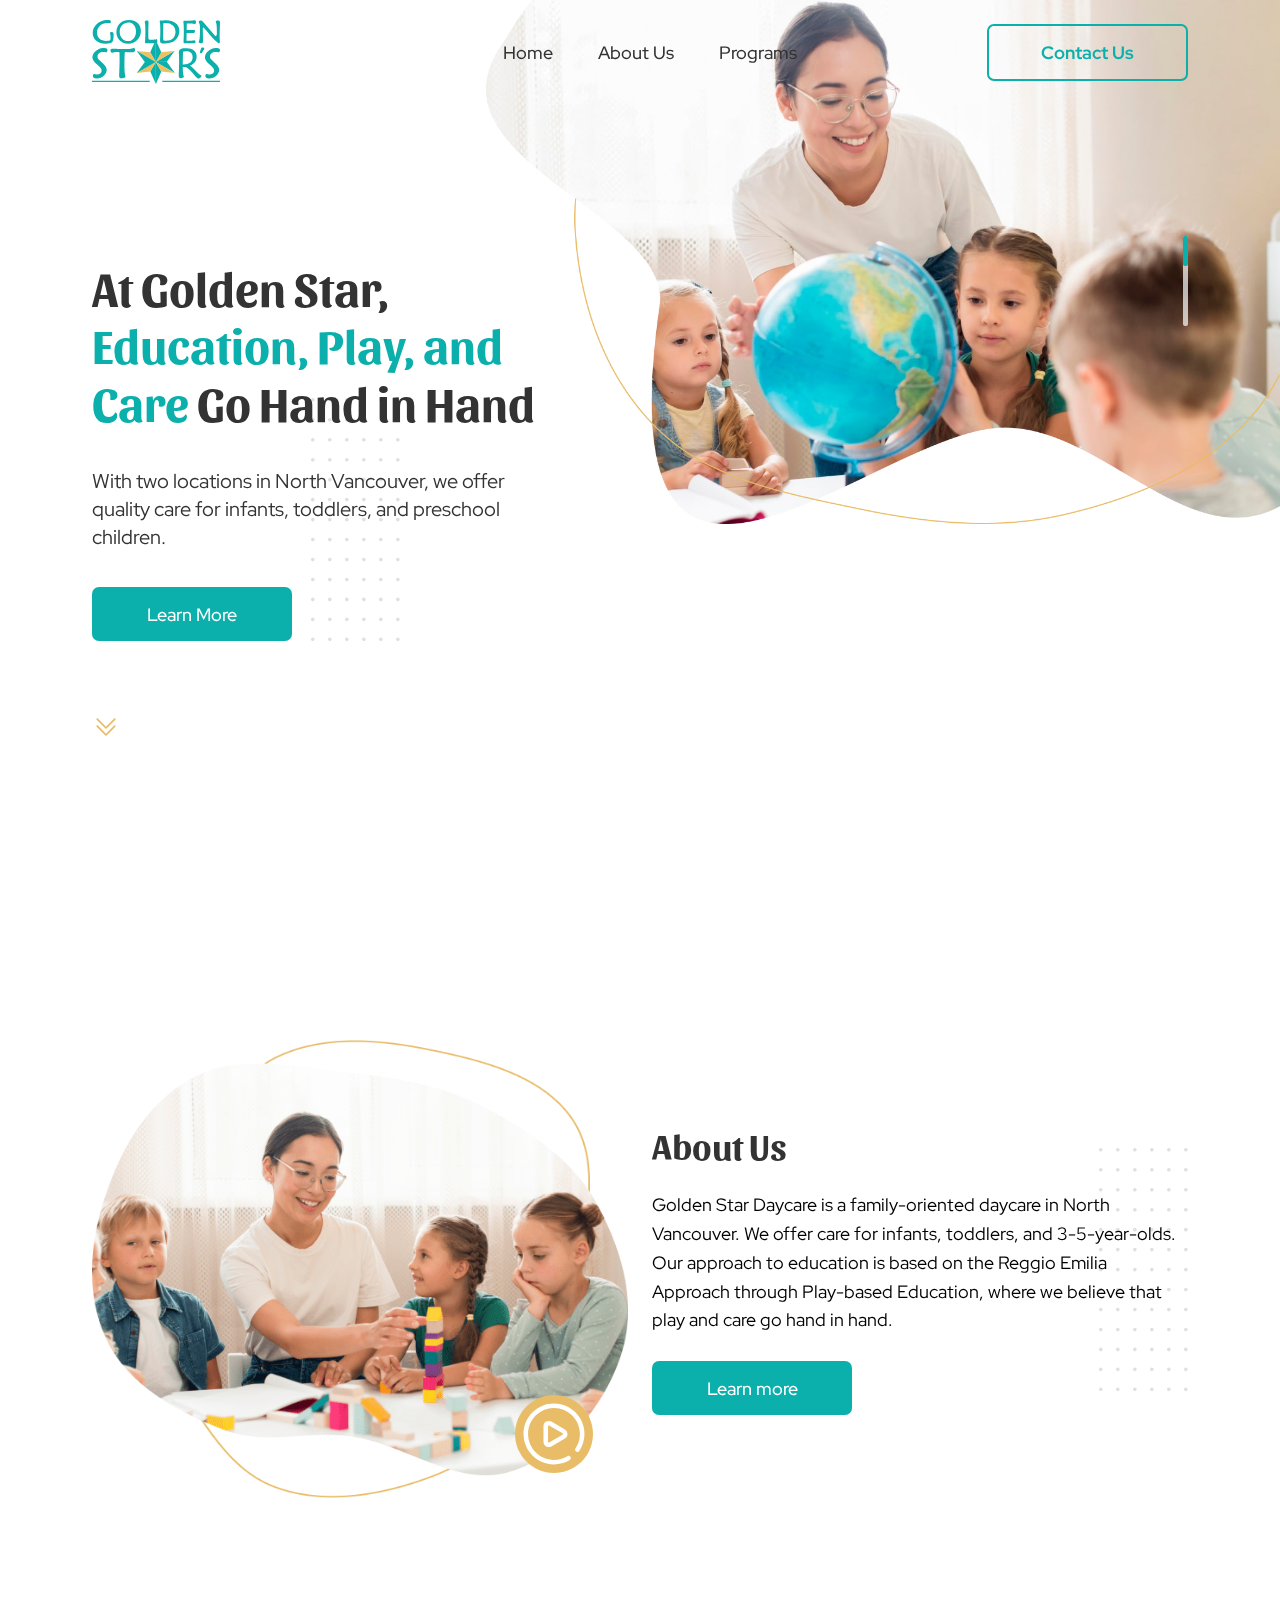
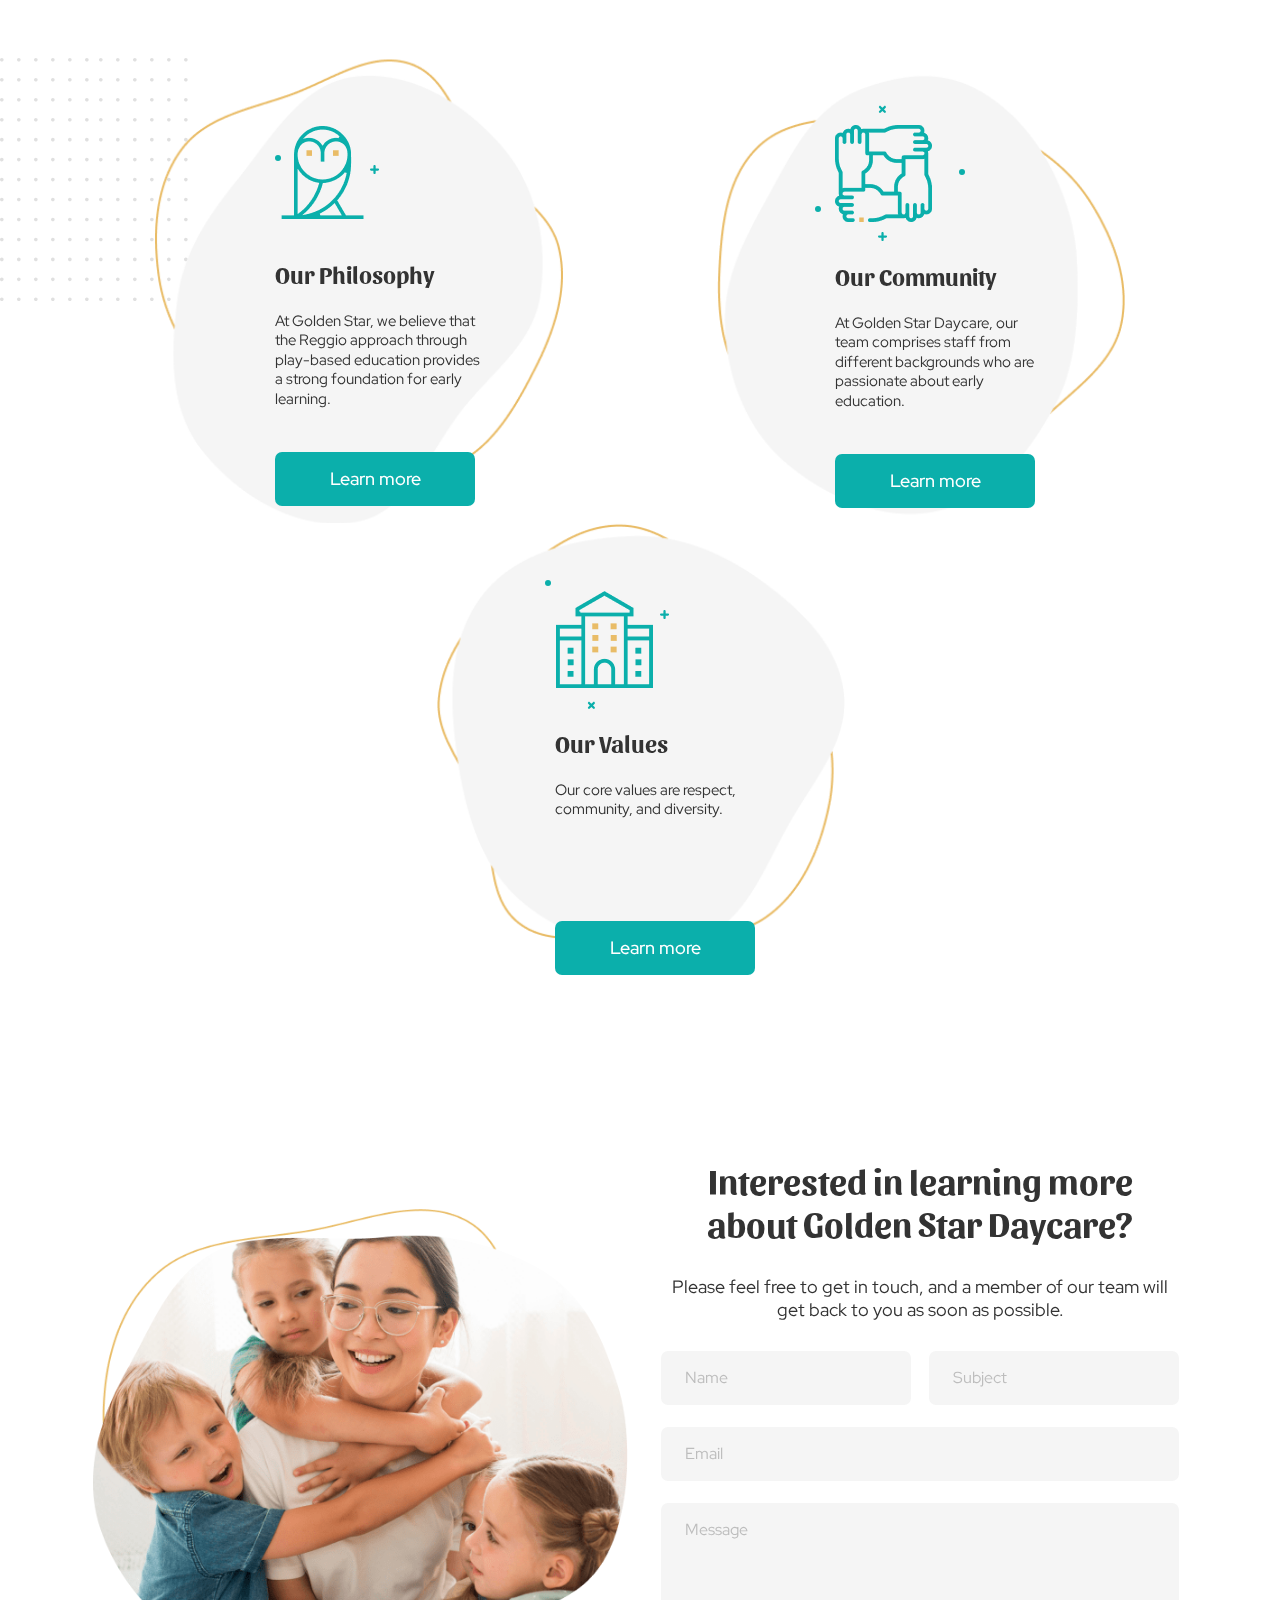
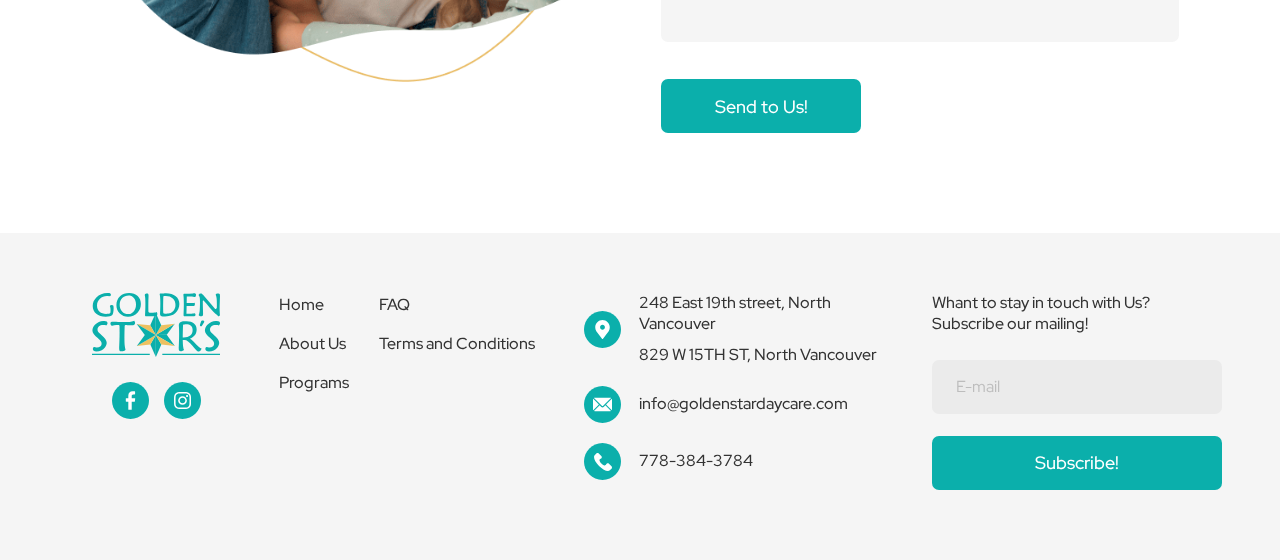
==== commit 325dca06: "new files" ====
--- a/index.html
+++ b/index.html
@@ -1,431 +1,433 @@
-<!DOCTYPE html>
-<html lang="en">
-
-<head>
-  <meta charset="UTF-8">
-  <meta http-equiv="X-UA-Compatible" content="IE=edge">
-  <meta name="viewport" content="width=device-width, initial-scale=1.0">
-  <title>Golden Star</title>
-  <link rel="stylesheet" href="css/bootstrap.min.css">
-  <link rel="stylesheet" href="css/slick.css">
-  <link rel="stylesheet" href="css/style.css">
-</head>
-
-<body>
-
-  <header class="header" id="header">
-    <div class="container">
-      <div class="row align-items-center justify-content-between">
-        <div class="col-md-2 col-4">
-          <div class="header__logo">
-            <a href="index.html">
-              <img src="img/header_logo.svg" alt="logo">
-            </a>
-          </div>
-        </div>
-        <div class="col-md-10 col-8">
-          <div class="burger-menu">
-            <span></span>
-            <span></span>
-            <span></span>
-          </div>
-          <div class="header__mobile">
-            <div class="container">
-              <div class="header__mobile-wrapper">
-                <nav class="header__menu">
-                  <ul>
-                    <li>
-                      <a href="index.html">Home</a>
-                    </li>
-                    <li>
-                      <a href="about.html">About Us</a>
-                    </li>
-                    <li>
-                      <a href="programs.html">Programs</a>
-                    </li>
-                  </ul>
-                </nav>
-                <div class="header__social">
-                  <a href="#">
-                    <img src="img/footer_facebook.svg" alt="image">
-                  </a>
-                  <a href="#">
-                    <img src="img/footer_inst.svg" alt="image">
-                  </a>
-                </div>
-                <div class="header__btn">
-                  <a href="contact.html">contact us</a>
-                </div>
-              </div>
-            </div>
-          </div>
-          <div class="header__box">
-            <nav class="header__menu">
-              <ul>
-                <li>
-                  <a href="index.html">Home</a>
-                </li>
-                <li>
-                  <a href="about.html">About Us</a>
-                </li>
-                <li>
-                  <a href="programs.html">Programs</a>
-                </li>
-              </ul>
-            </nav>
-            <div class="header__btn">
-              <a href="contact.html">contact us</a>
-            </div>
-          </div>
-        </div>
-
-      </div>
-    </div>
-  </header>
-
-  <section class="main">
-    <div class="main__inner">
-      <div class="container">
-        <div class="main__wrapper">
-          <div class="frame">
-            <div id="scene">
-              <div data-depth="-1.5">
-                <img src="img/Frame.svg" alt="img">
-              </div>
-            </div>
-          </div>
-          <div class="down__btn">
-            <a href="#about">
-              <img src="img/down_arrow.svg" alt="arrow">
-            </a>
-          </div>
-          <div class="main__item-content">
-            <div class="main__item-title">
-              <h1>
-                At Golden Star, <span>Education, Play, and Care</span> Go Hand in Hand
-              </h1>
-            </div>
-            <div class="main__item-subtitle">
-              <p>
-                Timeless design or futuristic backlit keyboard? No matter what you prefer we got you covered.
-              </p>
-            </div>
-            <div class="main__item-btn section-btn">
-              <a href="contacts.html">Try it!</a>
-            </div>
-          </div>
-        </div>
-      </div>
-
-
-      <div class="slider-wrapper">
-        <img class="main__img-bg" src="img/main_bg_pos.png" alt="image">
-
-        <div class="main__slider">
-          <div class="main__item-wrapper">
-            <div class="main__slider-item">
-              <img class="main__img" src="img/main_item_img.jpg" alt="image">
-            </div>
-          </div>
-          <div class="main__item-wrapper">
-            <div class="main__slider-item">
-              <img class="main__img" src="img/main_item_img.jpg" alt="image">
-            </div>
-          </div>
-          <div class="main__item-wrapper">
-            <div class="main__slider-item">
-              <img class="main__img" src="img/main_item_img.jpg" alt="image">
-            </div>
-          </div>
-        </div>
-
-      </div>
-
-    </div>
-  </section>
-
-  <section class="about" id="about">
-    <div class="container">
-      <div class="row align-items-center">
-        <div class="col-md-6">
-          <div class="about__wrapper-img">
-            <img class="about__frame" src="img/about__frame.png" alt="image">
-            <img class="about__img" src="img/about__img.png" alt="image">
-            <div class="about__img-link">
-              <a href="#">
-                <img src="img/about_link.svg" alt="img">
-              </a>
-            </div>
-          </div>
-        </div>
-        <div class="col-md-6 d-flex justify-content-end">
-          <div class="about__content" id="about">
-            <div class="frame">
-              <div id="scene1">
-                <div data-depth="-1.5">
-                  <img src="img/Frame.svg" alt="img">
-                </div>
-              </div>
-            </div>
-            <div class="about__title section-title">
-              <h2>
-                About Us
-              </h2>
-            </div>
-            <div class="about__text section-text">
-              <p>
-                We look forward to working with you to provide <span>high end quality care, education, and
-                  nutrition</span> for your child in a loving and safe environment. We provide care for your precious
-                infants, toddlers, and 3-5-year-old children. Please note we are a full day childcare program.
-              </p>
-            </div>
-            <div class="about__btn section-btn">
-              <a href="about.html">
-                Learn more
-              </a>
-            </div>
-          </div>
-        </div>
-      </div>
-    </div>
-  </section>
-
-  <section class="info">
-    <div class="frame">
-      <div id="scene3">
-        <div data-depth="1">
-          <img src="img/info_frame.svg" alt="img">
-        </div>
-      </div>
-    </div>
-    <div class="container">
-      <div class="row justify-content-center">
-        <div class="col-xxl-4 col-lg-6">
-          <div class="info__item" style="background-image: url(img/info_item_bg1.png);">
-            <div class="info__item-content">
-              <div class="info__item-img">
-                <img class="info__item-pos2" src="img/info_pos2.svg" alt="img">
-                <img src="img/info_item_img.png" alt="img">
-              </div>
-              <div class="info__item-title">
-                <h3>
-                  Our Philosophy
-                </h3>
-              </div>
-              <div class="info__item-text">
-                <p>
-                  The belief is that children learn best through
-                  play, so they should be able to ..
-                </p>
-              </div>
-            </div>
-            <div class="info__item-btn section-btn">
-              <a href="about.html">
-                Learn more
-              </a>
-            </div>
-
-          </div>
-        </div>
-        <div class="col-xxl-4 col-lg-6">
-          <div class="info__item" style="background-image: url(img/info_item_bg2.png);">
-            <div class="info__item-content">
-              <div class="info__item-img">
-                <img class="info__item-pos2" src="img/info_pos2.svg" alt="img">
-                <img class="info__item-pos1" src="img/info_pos1.svg" alt="img">
-                <img src="img/info_item_img2.png" alt="img">
-              </div>
-              <div class="info__item-title">
-                <h3>
-                  Our Community
-                </h3>
-              </div>
-              <div class="info__item-text">
-                <p>
-                  The belief is that children learn best through
-                  play, so they should be able to ..
-                </p>
-              </div>
-            </div>
-            <div class="info__item-btn section-btn">
-              <a href="about.html">
-                Learn more
-              </a>
-            </div>
-
-          </div>
-        </div>
-        <div class="col-xxl-4 col-lg-6">
-          <div class="info__item" style="background-image: url(img/info_item_bg3.png);">
-            <div class="info__item-content">
-              <div class="info__item-img">
-                <img class="info__item-pos2" src="img/info_pos2.svg" alt="img">
-                <img class="info__item-pos1" src="img/info_pos1.svg" alt="img">
-                <img src="img/info_item_img3.png" alt="img">
-              </div>
-              <div class="info__item-title">
-                <h3>
-                  About us/ Values/ Programs/ Curriculum
-                </h3>
-              </div>
-              <div class="info__item-text">
-                <p>
-                  The belief is that children ..
-                </p>
-              </div>
-            </div>
-            <div class="info__item-btn section-btn">
-              <a href="about.html">
-                Learn more
-              </a>
-            </div>
-
-          </div>
-        </div>
-      </div>
-    </div>
-  </section>
-
-  <section class="contact">
-    <div class="container">
-      <div class="row align-items-center">
-        <div class="col-md-6">
-          <div class="contact__img">
-            <img class="contact__img-frame" src="img/contact_img_frame.png" alt="image">
-            <img class="contact__main-img" src="img/contact_main_img.png" alt="image">
-          </div>
-        </div>
-        <div class="col-md-6">
-          <div class="contact__form">
-            <div class="contact__title section-title">
-              <h2>
-                Interested in learning more about Golden Star Daycare?
-              </h2>
-            </div>
-            <div class="contact__subtitle">
-              <p>
-                Please feel free to get in touch, and a member of our team will get back to you as soon as possible.
-              </p>
-            </div>
-            <form action="">
-              <div class="contact__form-group">
-                <input class="contact__form-name" type="text" placeholder="Name">
-                <input class="contact__form-subject" type="text" placeholder="Subject">
-              </div>
-              <input class="contact__form-email" type="text" placeholder="Email">
-              <textarea name="" id="" placeholder="Message"></textarea>
-              <button class="contact__form-btn ">Send to Us!</button>
-            </form>
-          </div>
-
-        </div>
-      </div>
-    </div>
-  </section>
-
-  <footer class="footer">
-    <div class="container">
-      <div class="row gy-sm-4">
-        <div class="col-xl-2 col-sm-7">
-          <div class="footer__box">
-            <div class="footer__logo">
-              <a href="index.html">
-                <img src="img/header_logo.svg" alt="image">
-              </a>
-            </div>
-            <div class="footer__social">
-              <div class="footer__social-item">
-                <a href="#">
-                  <img src="img/footer_facebook.svg" alt="image">
-                </a>
-              </div>
-              <div class="footer__social-item">
-                <a href="#">
-                  <img src="img/footer_inst.svg" alt="image">
-                </a>
-              </div>
-            </div>
-          </div>
-        </div>
-        <div class="col-xl-3 col-sm-5">
-          <div class="footer__menu">
-            <ul>
-              <li>
-                <a href="index.html">Home</a>
-              </li>
-              <li>
-                <a href="about.html">About Us</a>
-              </li>
-              <li>
-                <a href="programs.html">Programs</a>
-              </li>
-            </ul>
-            <ul>
-              <!-- <li>
-                <a href="#">Careers</a>
-              </li> -->
-              <li>
-                <a href="faq.html">FAQ</a>
-              </li>
-              <li>
-                <a href="terms-and-conditions.html">Terms and Conditions</a>
-              </li>
-            </ul>
-          </div>
-        </div>
-        <div class="col-xl-4 col-sm-7">
-          <div class="footer__info">
-            <div class="footer__info-item">
-              <img src="img/footer__loc.svg" alt="image">
-              <div class="adress">
-                <a href="https://goo.gl/maps/PLMb27pJDvy2GBzn8" target="_blank" >248 East 19th street, North Vancouver</a>
-                <a href="https://goo.gl/maps/Suq49wQaFXpgg6pw9" target="_blank">829 W 15TH ST, North Vancouver</a>
-              </div>
-            </div>
-            <div class="footer__info-item">
-              <a href="mailto:info@goldenstardaycare.com">
-                <img src="img/footer__mail.svg" alt="image">
-                info@goldenstardaycare.com
-              </a>
-            </div>
-            <div class="footer__info-item">
-              <a href="tel:7783843784">
-                <img src="img/footer__phone.svg" alt="image">
-                778-384-3784
-              </a>
-            </div>
-          </div>
-        </div>
-        <div class="col-xl-3 col-sm-5">
-          <div class="footer__form">
-            <div class="footer__form-title">
-              Whant to stay in touch with Us?
-              Subscribe our mailing!
-            </div>
-            <form action="">
-              <input type="text" placeholder="E-mail">
-              <button class="footer__form-btn">
-                Subscribe!
-              </button>
-            </form>
-          </div>
-
-        </div>
-      </div>
-    </div>
-  </footer>
-
-
-
-
-
-
-
-
-  <script src="js/jquery.js"></script>
-  <script src="js/slick.min.js"></script>
-  <script src="js/parallax.js"></script>
-  <script src="js/main.js"></script>
-</body>
-
+<!DOCTYPE html>
+<html lang="en">
+
+<head>
+  <meta charset="UTF-8">
+  <meta http-equiv="X-UA-Compatible" content="IE=edge">
+  <meta name="viewport" content="width=device-width, initial-scale=1.0">
+  <title>Golden Star</title>
+  <link rel="stylesheet" href="css/bootstrap.min.css">
+  <link rel="stylesheet" href="css/slick.css">
+  <link rel="stylesheet" href="css/style.css">
+</head>
+
+<body>
+
+  <header class="header" id="header">
+    <div class="container">
+      <div class="row align-items-center justify-content-between">
+        <div class="col-md-2 col-4">
+          <div class="header__logo">
+            <a href="index.html">
+              <img src="img/header_logo.svg" alt="logo">
+            </a>
+          </div>
+        </div>
+        <div class="col-md-10 col-8">
+          <div class="burger-menu">
+            <span></span>
+            <span></span>
+            <span></span>
+          </div>
+          <div class="header__mobile">
+            <div class="container">
+              <div class="header__mobile-wrapper">
+                <nav class="header__menu">
+                  <ul>
+                    <li>
+                      <a href="index.html">Home</a>
+                    </li>
+                    <li>
+                      <a href="about.html">About Us</a>
+                    </li>
+                    <li>
+                      <a href="programs.html">Programs</a>
+                    </li>
+                  </ul>
+                </nav>
+                <div class="header__social">
+                  <a href="#">
+                    <img src="img/footer_facebook.svg" alt="image">
+                  </a>
+                  <a href="#">
+                    <img src="img/footer_inst.svg" alt="image">
+                  </a>
+                </div>
+                <div class="header__btn">
+                  <a href="contact.html">contact us</a>
+                </div>
+              </div>
+            </div>
+          </div>
+          <div class="header__box">
+            <nav class="header__menu">
+              <ul>
+                <li>
+                  <a href="index.html">Home</a>
+                </li>
+                <li>
+                  <a href="about.html">About Us</a>
+                </li>
+                <li>
+                  <a href="programs.html">Programs</a>
+                </li>
+              </ul>
+            </nav>
+            <div class="header__btn">
+              <a href="contact.html">contact us</a>
+            </div>
+          </div>
+        </div>
+
+      </div>
+    </div>
+  </header>
+
+  <section class="main">
+    <div class="main__inner">
+      <div class="container">
+        <div class="main__wrapper">
+          <div class="frame">
+            <div id="scene">
+              <div data-depth="-1.5">
+                <img src="img/Frame.svg" alt="img">
+              </div>
+            </div>
+          </div>
+          <div class="down__btn">
+            <a href="#about">
+              <img src="img/down_arrow.svg" alt="arrow">
+            </a>
+          </div>
+          <div class="main__item-content">
+            <div class="main__item-title">
+              <h1>
+                At Golden Star, <span>Education, Play, and Care</span> Go Hand in Hand
+              </h1>
+            </div>
+            <div class="main__item-subtitle">
+              <p>
+                With two locations in North Vancouver, we offer quality care for infants, toddlers, and preschool
+                children.
+              </p>
+            </div>
+            <div class="main__item-btn section-btn">
+              <a href="contacts.html">Learn More</a>
+            </div>
+          </div>
+        </div>
+      </div>
+
+
+      <div class="slider-wrapper">
+        <img class="main__img-bg" src="img/main_bg_pos.png" alt="image">
+
+        <div class="main__slider">
+          <div class="main__item-wrapper">
+            <div class="main__slider-item">
+              <img class="main__img" src="img/main_item_img.jpg" alt="image">
+            </div>
+          </div>
+          <div class="main__item-wrapper">
+            <div class="main__slider-item">
+              <img class="main__img" src="img/main_item_img.jpg" alt="image">
+            </div>
+          </div>
+          <div class="main__item-wrapper">
+            <div class="main__slider-item">
+              <img class="main__img" src="img/main_item_img.jpg" alt="image">
+            </div>
+          </div>
+        </div>
+
+      </div>
+
+    </div>
+  </section>
+
+  <section class="about" id="about">
+    <div class="container">
+      <div class="row align-items-center">
+        <div class="col-md-6">
+          <div class="about__wrapper-img">
+            <img class="about__frame" src="img/about__frame.png" alt="image">
+            <img class="about__img" src="img/about__img.png" alt="image">
+            <div class="about__img-link">
+              <a href="#">
+                <img src="img/about_link.svg" alt="img">
+              </a>
+            </div>
+          </div>
+        </div>
+        <div class="col-md-6 d-flex justify-content-end">
+          <div class="about__content" id="about">
+            <div class="frame">
+              <div id="scene1">
+                <div data-depth="-1.5">
+                  <img src="img/Frame.svg" alt="img">
+                </div>
+              </div>
+            </div>
+            <div class="about__title section-title">
+              <h2>
+                About Us
+              </h2>
+            </div>
+            <div class="about__text section-text">
+              <p>
+                Golden Star Daycare is a family-oriented daycare in North Vancouver. We offer care for infants,
+                toddlers, and 3-5-year-olds. Our approach to education is based on the Reggio Emilia Approach
+                through Play-based Education, where we believe that play and care go hand in hand.
+              </p>
+            </div>
+            <div class="about__btn section-btn">
+              <a href="about.html">
+                Learn more
+              </a>
+            </div>
+          </div>
+        </div>
+      </div>
+    </div>
+  </section>
+
+  <section class="info">
+    <div class="frame">
+      <div id="scene3">
+        <div data-depth="1">
+          <img src="img/info_frame.svg" alt="img">
+        </div>
+      </div>
+    </div>
+    <div class="container">
+      <div class="row justify-content-center">
+        <div class="col-xxl-4 col-lg-6">
+          <div class="info__item" style="background-image: url(img/info_item_bg1.png);">
+            <div class="info__item-content">
+              <div class="info__item-img">
+                <img class="info__item-pos2" src="img/info_pos2.svg" alt="img">
+                <img src="img/info_item_img.png" alt="img">
+              </div>
+              <div class="info__item-title">
+                <h3>
+                  Our Philosophy
+                </h3>
+              </div>
+              <div class="info__item-text">
+                <p>
+                  At Golden Star, we believe that the Reggio approach through
+                  play-based education provides a strong foundation for early learning.
+                </p>
+              </div>
+            </div>
+            <div class="info__item-btn section-btn">
+              <a href="about.html">
+                Learn more
+              </a>
+            </div>
+
+          </div>
+        </div>
+        <div class="col-xxl-4 col-lg-6">
+          <div class="info__item" style="background-image: url(img/info_item_bg2.png);">
+            <div class="info__item-content">
+              <div class="info__item-img">
+                <img class="info__item-pos2" src="img/info_pos2.svg" alt="img">
+                <img class="info__item-pos1" src="img/info_pos1.svg" alt="img">
+                <img src="img/info_item_img2.png" alt="img">
+              </div>
+              <div class="info__item-title">
+                <h3>
+                  Our Community
+                </h3>
+              </div>
+              <div class="info__item-text">
+                <p>
+                  At Golden Star Daycare, our team comprises staff from
+                  different backgrounds who are passionate about early education.
+                </p>
+              </div>
+            </div>
+            <div class="info__item-btn section-btn">
+              <a href="about.html">
+                Learn more
+              </a>
+            </div>
+
+          </div>
+        </div>
+        <div class="col-xxl-4 col-lg-6">
+          <div class="info__item" style="background-image: url(img/info_item_bg3.png);">
+            <div class="info__item-content">
+              <div class="info__item-img">
+                <img class="info__item-pos2" src="img/info_pos2.svg" alt="img">
+                <img class="info__item-pos1" src="img/info_pos1.svg" alt="img">
+                <img src="img/info_item_img3.png" alt="img">
+              </div>
+              <div class="info__item-title">
+                <h3>
+                  Our Values
+                </h3>
+              </div>
+              <div class="info__item-text">
+                <p>
+                  Our core values are respect, community, and diversity.
+                </p>
+              </div>
+            </div>
+            <div class="info__item-btn section-btn">
+              <a href="about.html">
+                Learn more
+              </a>
+            </div>
+
+          </div>
+        </div>
+      </div>
+    </div>
+  </section>
+
+  <section class="contact">
+    <div class="container">
+      <div class="row align-items-center">
+        <div class="col-md-6">
+          <div class="contact__img">
+            <img class="contact__img-frame" src="img/contact_img_frame.png" alt="image">
+            <img class="contact__main-img" src="img/contact_main_img.png" alt="image">
+          </div>
+        </div>
+        <div class="col-md-6">
+          <div class="contact__form">
+            <div class="contact__title section-title">
+              <h2>
+                Interested in learning more about Golden Star Daycare?
+              </h2>
+            </div>
+            <div class="contact__subtitle">
+              <p>
+                Please feel free to get in touch, and a member of our team will get back to you as soon as possible.
+              </p>
+            </div>
+            <form action="">
+              <div class="contact__form-group">
+                <input class="contact__form-name" type="text" placeholder="Name">
+                <input class="contact__form-subject" type="text" placeholder="Subject">
+              </div>
+              <input class="contact__form-email" type="text" placeholder="Email">
+              <textarea name="" id="" placeholder="Message"></textarea>
+              <button class="contact__form-btn ">Send to Us!</button>
+            </form>
+          </div>
+
+        </div>
+      </div>
+    </div>
+  </section>
+
+  <footer class="footer">
+    <div class="container">
+      <div class="row gy-sm-4">
+        <div class="col-xl-2 col-sm-7">
+          <div class="footer__box">
+            <div class="footer__logo">
+              <a href="index.html">
+                <img src="img/header_logo.svg" alt="image">
+              </a>
+            </div>
+            <div class="footer__social">
+              <div class="footer__social-item">
+                <a href="#">
+                  <img src="img/footer_facebook.svg" alt="image">
+                </a>
+              </div>
+              <div class="footer__social-item">
+                <a href="#">
+                  <img src="img/footer_inst.svg" alt="image">
+                </a>
+              </div>
+            </div>
+          </div>
+        </div>
+        <div class="col-xl-3 col-sm-5">
+          <div class="footer__menu">
+            <ul>
+              <li>
+                <a href="index.html">Home</a>
+              </li>
+              <li>
+                <a href="about.html">About Us</a>
+              </li>
+              <li>
+                <a href="programs.html">Programs</a>
+              </li>
+            </ul>
+            <ul>
+              <!-- <li>
+                <a href="#">Careers</a>
+              </li> -->
+              <li>
+                <a href="faq.html">FAQ</a>
+              </li>
+              <li>
+                <a href="terms-and-conditions.html">Terms and Conditions</a>
+              </li>
+            </ul>
+          </div>
+        </div>
+        <div class="col-xl-4 col-sm-7">
+          <div class="footer__info">
+            <div class="footer__info-item">
+              <img src="img/footer__loc.svg" alt="image">
+              <div class="adress">
+                <a href="https://goo.gl/maps/PLMb27pJDvy2GBzn8" target="_blank">248 East 19th street, North
+                  Vancouver</a>
+                <a href="https://goo.gl/maps/Suq49wQaFXpgg6pw9" target="_blank">829 W 15TH ST, North Vancouver</a>
+              </div>
+            </div>
+            <div class="footer__info-item">
+              <a href="mailto:info@goldenstardaycare.com">
+                <img src="img/footer__mail.svg" alt="image">
+                info@goldenstardaycare.com
+              </a>
+            </div>
+            <div class="footer__info-item">
+              <a href="tel:7783843784">
+                <img src="img/footer__phone.svg" alt="image">
+                778-384-3784
+              </a>
+            </div>
+          </div>
+        </div>
+        <div class="col-xl-3 col-sm-5">
+          <div class="footer__form">
+            <div class="footer__form-title">
+              Whant to stay in touch with Us?
+              Subscribe our mailing!
+            </div>
+            <form action="">
+              <input type="text" placeholder="E-mail">
+              <button class="footer__form-btn">
+                Subscribe!
+              </button>
+            </form>
+          </div>
+
+        </div>
+      </div>
+    </div>
+  </footer>
+
+
+
+
+
+
+
+
+  <script src="js/jquery.js"></script>
+  <script src="js/slick.min.js"></script>
+  <script src="js/parallax.js"></script>
+  <script src="js/main.js"></script>
+</body>
+
 </html>--- a/css/style.css
+++ b/css/style.css
@@ -1 +1 @@
-@import url("https://fonts.googleapis.com/css2?family=Red+Hat+Display:wght@400;500;700&display=swap");@import url("https://fonts.googleapis.com/css2?family=Sansita:wght@800&display=swap");@import url("https://fonts.googleapis.com/css2?family=Dosis&family=Sansita:wght@800&display=swap");@import url("https://fonts.googleapis.com/css2?family=Titillium+Web:wght@400;600;700&display=swap");html{-webkit-box-sizing:border-box;box-sizing:border-box}*,:after,:before{-webkit-box-sizing:inherit;box-sizing:inherit}body,html{height:100%}a{text-decoration:none}a:hover{color:inherit}button:focus,input:focus{outline:transparent}li,ul{margin:0;padding:0;list-style:none}h1,h2,h3,h4,h5,h6,li,ol,p,ul{margin:0;padding:0}body{position:relative;overflow-x:hidden;min-width:320px;max-width:100vw;background:#fff;font-family:"Red Hat Display",sans-serif;font-weight:normal;font-style:normal;cursor:default}.container{padding:0 22px}.section-title h2{font-family:"Sansita",sans-serif;font-style:normal;font-weight:bold;font-size:36px;line-height:120%;color:#333333}.section-text p{font-size:18px;line-height:160%;color:#000}.section-text span{color:#0BAFAB}.section-btn a{height:54px;width:200px;display:-webkit-box;display:-ms-flexbox;display:flex;-webkit-box-pack:center;-ms-flex-pack:center;justify-content:center;-webkit-box-align:center;-ms-flex-align:center;align-items:center;background:#0bafab;border-radius:7px;font-weight:500;font-size:18px;line-height:150%;color:#ffffff;-webkit-transition:0.3s;transition:0.3s}.section-btn a:hover{background-color:#3cd4d2}.menu-active{position:relative}.menu-active:after{content:"";position:absolute;width:49px;height:1px;background:#0BAFAB;left:50%;bottom:-5px;-webkit-transform:translate(-50%);transform:translate(-50%)}.header{height:104px;display:-webkit-box;display:-ms-flexbox;display:flex;-webkit-box-align:center;-ms-flex-align:center;align-items:center;position:fixed;z-index:99;top:0;width:100%;-webkit-transition:0.3s;transition:0.3s;background-color:#fff}#header{background-color:rgba(255,255,255,0)}.header__logo{max-width:128px}.header__logo img{width:100%;background-size:cover;background-position:center;background-repeat:no-repeat}.header__box{display:-webkit-box;display:-ms-flexbox;display:flex;-webkit-box-pack:end;-ms-flex-pack:end;justify-content:end;-webkit-box-align:center;-ms-flex-align:center;align-items:center}.burger-menu{display:none}.header__mobile{display:none}.header__menu{text-align:right;margin-right:300px}.header__menu li{display:inline-block}.header__menu li+li{margin-left:42px}.header__menu a{font-weight:500;font-size:18px;line-height:150%;color:#333333;-webkit-transition:0.3s;transition:0.3s}.header__menu a:hover{color:rgba(11,175,171,0.8)}.header__btn{text-align:right}.header__btn a{font-weight:bold;font-size:18px;line-height:150%;color:#0bafab;padding:13px 52px;border:2px solid #0bafab;border-radius:7px;text-transform:capitalize;-webkit-transition:all 0.3s;transition:all 0.3s;display:inline-block}.header__btn a:hover{background-color:rgba(11,175,171,0.8);color:#fff;border-color:rgba(11,175,171,0.1)}.main__inner{position:relative;height:100vh;display:-webkit-box;display:-ms-flexbox;display:flex;-webkit-box-align:center;-ms-flex-align:center;align-items:center;margin-bottom:100px}.main__inner .frame{content:"";width:89px;height:243px;position:absolute;left:20%;bottom:0;z-index:-1}.main__item-img{position:absolute;top:0;right:0}.main__wrapper{width:100%;display:-webkit-box;display:-ms-flexbox;display:flex;-webkit-box-align:center;-ms-flex-align:center;align-items:center;position:relative}.down__btn{position:absolute;bottom:-100px;left:0;-webkit-animation:slide 1.2s infinite ease-in;animation:slide 1.2s infinite ease-in}.down__btn img{background-size:contain}@-webkit-keyframes slide{0%{bottom:-100px}to{bottom:-120px;opacity:0}}@keyframes slide{0%{bottom:-100px}to{bottom:-120px;opacity:0}}.main__item-content{max-width:480px;position:relative;z-index:22}.main__item-title{margin-bottom:36px}.main__item-title h1{font-family:"Sansita",sans-serif;font-style:normal;font-weight:bold;font-size:48px;line-height:120%;color:#333333}.main__item-title span{color:#0bafab}.main__item-subtitle{margin-bottom:36px;max-width:419px}.main__item-subtitle p{font-size:20px;line-height:140%;color:#333333}.slider-wrapper{position:absolute;width:62%;top:0;right:0;height:auto}.main__img-bg{position:absolute;background-repeat:no-repeat;background-size:cover;width:100%;height:100%;z-index:2}.main__slider-item{width:100%;height:auto}.main__item-img{position:relative;height:100%}.main__img{width:100%;height:100%}.slick-dots{background-color:#fff;width:5px;background-color:rgba(255,255,255,0.7);border-radius:2px;position:absolute;z-index:9;top:45%;right:300px}.slick-dots li.slick-active{background:#0bafab;border-radius:2px}.slick-dots button{opacity:0}.about{padding:40px 0;position:relative;z-index:2}.about__wrapper-img{position:relative;max-width:620px;height:auto}.about__frame{position:absolute;top:0;left:0;width:100%;height:100%}.about__img{width:100%;height:100%;padding:2px 0;background-size:cover}.about__img-link{position:absolute;bottom:25px;right:35px;-webkit-transition:0.3s;transition:0.3s}.about__img-link img{width:78px;height:78px}.about__img-link:hover{-webkit-filter:brightness(90%);filter:brightness(90%)}.about__content{max-width:550px;width:100%;position:relative;overflow:hidden}.about__content .frame{position:absolute;right:0;top:25px;height:243px;width:89px;z-index:-1}.about__title{margin-bottom:25px}.about__text{margin-bottom:26px}.info{padding:120px 0;position:relative;overflow:hidden}.info .frame{position:absolute}.info .col-xxl-4:first-child .info__item-bg{left:-20px}.info .col-xxl-4:first-child .info__item:hover .info__item-pos2{top:30px;right:90px}.info .col-xxl-4:first-child .info__item:hover .info__item-img:before{position:absolute;left:5px;top:40px;width:9px;height:9px}.info .col-xxl-4:first-child .info__item-pos2{position:absolute;top:40px;right:110px;-webkit-transition:0.7s;transition:0.7s}.info .col-xxl-4:first-child .info__item-img:before{content:"";position:absolute;left:0px;top:30px;background:#0bafab;width:6px;height:6px;border-radius:50%;-webkit-transition:1s;transition:1s}.info .col-xxl-4:nth-child(2) .info__item:hover .info__item-pos1{top:-30px;left:30%}.info .col-xxl-4:nth-child(2) .info__item:hover .info__item-pos2{bottom:-40px;left:40%}.info .col-xxl-4:nth-child(2) .info__item:hover .info__item-img:before{left:-30px;bottom:-20px;width:10px;height:10px}.info .col-xxl-4:nth-child(2) .info__item:hover .info__item-img:after{right:40px;top:25%;background:#0bafab;width:8px;height:8px}.info .col-xxl-4:nth-child(2) .info__item-pos1{position:absolute;top:-20px;left:20%;-webkit-transition:0.7s;transition:0.7s}.info .col-xxl-4:nth-child(2) .info__item-pos2{position:absolute;bottom:-20px;left:20%;-webkit-transition:0.7s;transition:0.7s}.info .col-xxl-4:nth-child(2) .info__item-img:before{content:"";position:absolute;left:-20px;bottom:10px;background:#0bafab;width:6px;height:6px;border-radius:50%;-webkit-transition:1s;transition:1s}.info .col-xxl-4:nth-child(2) .info__item-img:after{content:"";position:absolute;right:85px;top:45%;background:#0bafab;width:6px;height:6px;border-radius:50%;-webkit-transition:1s;transition:1s}.info .col-xxl-4:nth-child(3) .info__item:hover .info__item-img:before{left:-20px;top:-20px;width:10px;height:10px}.info .col-xxl-4:nth-child(3) .info__item:hover .info__item-pos1{position:absolute;bottom:-30px;left:10%}.info .col-xxl-4:nth-child(3) .info__item:hover .info__item-pos2{top:0px;right:80px;-webkit-transition:1s;transition:1s}.info .col-xxl-4:nth-child(3) .info__item-img:before{content:"";position:absolute;left:-10px;top:-10px;background:#0bafab;width:6px;height:6px;border-radius:50%;-webkit-transition:0.7s;transition:0.7s}.info .col-xxl-4:nth-child(3) .info__item-pos1{position:absolute;bottom:-20px;left:15%;-webkit-transition:0.7s;transition:0.7s}.info .col-xxl-4:nth-child(3) .info__item-pos2{position:absolute;top:20px;right:100px;-webkit-transition:0.7s;transition:0.7s}.info__item{position:relative;padding:65px 0;width:100%;max-height:465px;max-width:410px;margin:0 auto;background-position:center;background-size:cover;background-repeat:no-repeat}.info__item-content{width:215px;margin-left:120px;height:300px}.info__item-img{margin-bottom:40px;position:relative}.info__item-img img{background-size:contain}.info__item-title{margin-bottom:26px}.info__item-title h3{font-family:"Sansita",sans-serif;font-weight:bold;font-size:24px;line-height:120%;color:#333333}.info__item-text{margin-bottom:26px;max-width:230px}.info__item-text p{font-size:18px;line-height:150%;color:#333333}.info__item-btn{margin-left:120px;width:200px}.contact{padding:50px 0 100px}.contact__img{max-width:597px;width:100%;height:auto;position:relative}.contact__img-frame{position:absolute;z-index:-1;top:0;left:0;width:100%;height:100%}.contact__main-img{position:relative;z-index:-2;width:100%;background-size:cover;height:auto;background-position:center;padding:2px 0}.contact__form{max-width:518px;margin:0 auto}.contact__title{text-align:center;margin-bottom:30px}.contact__subtitle{text-align:center;margin-bottom:30px}.contact__subtitle p{font-size:18px;line-height:130%;color:#333333}.contact__form-name,.contact__form-subject{max-width:250px;width:100%}.contact__form-name{margin-right:15px}.contact__form-group{width:100%;display:-webkit-box;display:-ms-flexbox;display:flex;-webkit-box-pack:justify;-ms-flex-pack:justify;justify-content:space-between}.contact__form-email,textarea{width:100%}input{margin-bottom:22px}textarea{margin-bottom:30px;height:139px;resize:none}textarea:focus-visible{outline:none}input,textarea{padding:15px 24px;background:#f5f5f5;border-radius:7px;border:none}input::-webkit-input-placeholder,textarea::-webkit-input-placeholder{color:#bdbdbd}input::-moz-placeholder,textarea::-moz-placeholder{color:#bdbdbd}input:-ms-input-placeholder,textarea:-ms-input-placeholder{color:#bdbdbd}input::-ms-input-placeholder,textarea::-ms-input-placeholder{color:#bdbdbd}input::placeholder,textarea::placeholder{color:#bdbdbd}input:focus,textarea:focus{color:#bdbdbd}input:focus::-webkit-input-placeholder,textarea:focus::-webkit-input-placeholder{opacity:0}input:focus::-moz-placeholder,textarea:focus::-moz-placeholder{opacity:0}input:focus:-ms-input-placeholder,textarea:focus:-ms-input-placeholder{opacity:0}input:focus::-ms-input-placeholder,textarea:focus::-ms-input-placeholder{opacity:0}input:focus::placeholder,textarea:focus::placeholder{opacity:0}.contact__form-btn{height:54px;width:200px;display:-webkit-box;display:-ms-flexbox;display:flex;-webkit-box-pack:center;-ms-flex-pack:center;justify-content:center;-webkit-box-align:center;-ms-flex-align:center;align-items:center;background:#0bafab;border-radius:7px;font-weight:500;font-size:18px;line-height:150%;color:#ffffff;border:none;-webkit-transition:0.3s;transition:0.3s}.contact__form-btn:hover{background-color:#3cd4d2}.footer{padding:60px 0 70px;background:#f5f5f5}.footer__logo{margin-bottom:25px}.footer__logo img{width:128px;height:auto;background-size:cover}.footer__social{display:-webkit-box;display:-ms-flexbox;display:flex;width:128px;-webkit-box-pack:center;-ms-flex-pack:center;justify-content:center}.footer__social img{-webkit-transition:all 0.3s;transition:all 0.3s}.footer__social a:hover img{opacity:0.7}.footer__social-item:first-child{margin-right:15px}.footer__menu{max-width:280px;width:100%;display:-webkit-box;display:-ms-flexbox;display:flex;-webkit-box-pack:justify;-ms-flex-pack:justify;justify-content:space-between}.footer__menu ul{text-align:left}.footer__menu li+li{padding-top:15px}.footer__menu a{font-weight:500;font-size:16px;line-height:150%;color:#333333;-webkit-transition:all 0.3s;transition:all 0.3s}.footer__menu a:hover{color:rgba(11,175,171,0.8)}.footer__info{max-width:340px;margin-left:25px}.footer__info-item{width:100%;font-weight:500;font-size:16px;line-height:130%;color:#333333;display:-webkit-box;display:-ms-flexbox;display:flex;-webkit-box-align:center;-ms-flex-align:center;align-items:center}.footer__info-item img{-webkit-transition:all 0.3s;transition:all 0.3s}.footer__info-item:hover img{opacity:0.7}.footer__info-item a{color:inherit;display:-webkit-box;display:-ms-flexbox;display:flex;-webkit-box-align:center;-ms-flex-align:center;align-items:center;-webkit-transition:0.3s;transition:0.3s}.footer__info-item a:hover{color:#0BAFAB}.footer__info-item+.footer__info-item{padding-top:20px}.footer__info-item img{margin-right:18px;width:37px;background-size:cover}.footer__info-item span{display:block;max-width:286px}.adress a+a{padding-top:10px}.footer__form{width:290px}.footer__form input{background:#ebebeb;width:100%}.footer__form-title{font-weight:500;font-size:16px;line-height:130%;color:#333333;margin-bottom:25px;max-width:250px}.footer__form-btn{height:54px;width:100%;display:-webkit-box;display:-ms-flexbox;display:flex;-webkit-box-pack:center;-ms-flex-pack:center;justify-content:center;-webkit-box-align:center;-ms-flex-align:center;align-items:center;background:#0bafab;border-radius:7px;font-weight:500;font-size:18px;line-height:150%;color:#ffffff;-webkit-transition:0.3s;transition:0.3s;border:none}.footer__form-btn:hover{background-color:#3cd4d2}.page-top{width:100%;background-size:cover;background-position:center;padding:134px 0 220px;margin-top:104px}.page-top__title h1{font-weight:bold;font-size:48px;line-height:120%;color:#ffffff;font-family:"Dosis",sans-serif;text-transform:capitalize}.about-philosophy{margin-bottom:50px}.about__subtitle h4{font-family:"Titillium Web",sans-serif;font-weight:600;font-size:16px;line-height:120%;letter-spacing:0.1em;text-transform:uppercase;color:#e9bc67;margin-bottom:16px}.about-philosophy .about__text p{color:#000;max-width:440px;font-family:"Titillium Web",sans-serif}.about-article{overflow:hidden}.about-article__box{position:relative}.about-article__box .frame{position:absolute;width:100%;height:380px}.about-article__box #scene4{width:100%;height:100%}.about-article__box .about-article-pos2{position:absolute!important;top:70%!important;left:60%!important}.about-article__box .about-article-pos2 img{width:12px;height:12px;background-size:cover}.about-article__box .about-article-pos1{position:absolute!important;top:80%!important;left:20px!important}.about-article__box .about-article-pos1 img{width:12px;height:12px;background-size:cover}.about-article__box .about-article-pos3{position:absolute!important;top:10%!important;left:10%!important}.about-article__box .about-article-pos3 img{width:20px;height:20px;background-size:cover}.about-article__box .about-article-pos4{width:14px;height:14px;border-radius:50%;background:#0bafab;position:absolute!important;top:5%!important;left:80%!important}.about-article__box{max-width:1080px;width:100%;height:auto;background-position:center;background-size:cover}.about-article__text{padding:130px 0 152px;display:-webkit-box;display:-ms-flexbox;display:flex;-webkit-box-pack:end;-ms-flex-pack:end;justify-content:end;position:relative}.about-article__text:after{content:"";position:absolute;top:0;left:170px;background-image:url(../img/about_article__text_bg.svg);width:422px;height:317px;background-size:cover;z-index:-1}.about-article__text p{font-family:"Sansita",sans-serif;font-weight:bold;font-size:24px;line-height:140%;color:#333333;max-width:670px}.about-info{padding:238px 0 125px;width:100%;background-position:center;background-size:cover;background-repeat:no-repeat}.about-info__title{margin-bottom:36px;text-align:center}.about-info__box{width:544px;display:-webkit-box;display:-ms-flexbox;display:flex;-webkit-box-pack:justify;-ms-flex-pack:justify;justify-content:space-between;margin-bottom:50px;position:relative}.about-info__box:after{content:"";position:absolute;width:2px;height:186px;left:48%;background:#e0e0e0}.about-info__item{font-family:"Titillium Web",sans-serif;font-size:18px;width:235px}.about-info__item h3{font-style:normal;font-weight:bold;font-size:72px;line-height:120%;color:#0bafab;margin-bottom:10px}.about-info__item span{font-weight:normal;font-size:18px;line-height:160%;color:#000000;margin-bottom:17px;display:block}.about-info__item p{font-weight:600;line-height:130%;color:#333333}.about-info__btn{width:200px;margin:0 auto}.about-slider{padding:100px 0 50px}.about-slider__title{margin-bottom:60px}.about-slider__item-content{margin-top:40px}.about-slider__item-name{margin-bottom:15px}.about-slider__item-name h3{font-weight:bold;font-size:24px;line-height:120%;color:#333333;font-family:"Sansita",sans-serif}.about-slider__item-info{position:relative}.about-slider__item-info:after,.about-slider__item-info:before{content:"";position:absolute;background:#0bafab;width:6px;height:6px;border-radius:50%}.about-slider__item-info:before{top:10px;right:50px;-webkit-transition:all 0.6s linear;transition:all 0.6s linear}.about-slider__item-info:after{bottom:10px;right:80px;-webkit-transition:all 0.4s linear;transition:all 0.4s linear}.about-slider__item-info .about-slider__item-frame{position:absolute;top:40px;right:100px;-webkit-transition:all 0.7s linear;transition:all 0.7s linear}.about-slider__item:hover .about-slider__item-frame{position:absolute;top:10px;right:120px;-webkit-transform:rotate(-90deg);transform:rotate(-90deg)}.about-slider__item:hover .about-slider__item-info:before{top:30px;right:40px;width:9px;height:9px}.about-slider__item:hover .about-slider__item-info:after{bottom:-10px;right:90px}.about-slider__item-post{font-weight:bold;font-size:16px;line-height:120%;color:#bdbdbd;margin-bottom:25px}.about-slider__item-adress{font-weight:bold;font-size:14px;line-height:120%;color:#e9bc67;margin-bottom:25px}.about-slider__item-text{max-width:365px;position:relative}.about-slider__item-text:after{content:"";position:absolute;width:100%;height:65px;background:-webkit-gradient(linear,left bottom,left top,from(#ffffff),to(rgba(255,255,255,0)));background:linear-gradient(360deg,#ffffff 0%,rgba(255,255,255,0) 100%);bottom:0;left:0}.about-slider__item-text p{font-weight:normal;font-size:16px;line-height:160%;color:#000000;font-family:"Titillium Web",sans-serif}.about-slider__item-wrapper{margin:0 20px}.about-slider__inner{padding-left:20px}.about-curriculum{padding:130px 0;overflow:hidden}.about-curriculum__content{padding-top:20%;max-width:428px;width:100%}.about-curriculum__title{margin-bottom:20px}.about-curriculum__text p{font-family:"Titillium Web",sans-serif;font-weight:400;margin-bottom:26px}.about-curriculum__box{padding-top:30px;width:755px;display:-webkit-box;display:-ms-flexbox;display:flex;padding-left:50px;-webkit-box-pack:justify;-ms-flex-pack:justify;justify-content:space-between;-ms-flex-wrap:wrap;flex-wrap:wrap;position:relative}.about-curriculum__box:after{position:absolute;content:"";background-image:url(../img/about_curriculum__box.svg);width:628px;height:540px;background-size:cover;z-index:-1;top:0;left:0}.about-curriculum__box ul{margin-bottom:35px;width:38%}.about-curriculum__box ul:nth-child(2n){width:58%}.about-curriculum__box ul li{padding-left:23px;position:relative;font-family:"Titillium Web",sans-serif;font-weight:600;font-size:20px;line-height:160%;color:#333333;margin-bottom:5px}.about-curriculum__box ul li:before{content:"";position:absolute;width:14px;height:14px;top:9px;left:0;background-image:url(../img/about_curriculum_before.svg)}.curriculum__item{cursor:pointer;-webkit-transition:all 0.3s;transition:all 0.3s}.curriculum__item:hover{color:#3cd4d2}.curriculum-dropdown{display:none;font-size:16px;line-height:130%;max-width:250px;color:rgba(51,51,51,0.6)}.contact-form{padding:95px 0 50px}.contact-info{padding:60px 0}.contact-info__title{position:relative}.contact-info__title:after{content:"";position:absolute;top:-110px;right:60px;z-index:-1;width:89px;height:243px;-webkit-transform:rotate(90deg);transform:rotate(90deg);background-image:url(../img/Frame.svg)}.contact-info__title span{color:#0bafab}.contact-info__widget{margin-left:50px;background-image:url(../img/contact_info_img.svg);background-repeat:no-repeat;background-position:center;background-size:cover;width:423px;height:391px;display:-webkit-box;display:-ms-flexbox;display:flex;-webkit-box-align:center;-ms-flex-align:center;align-items:center;-webkit-box-pack:center;-ms-flex-pack:center;justify-content:center;font-family:"Titillium Web",sans-serif}.contact-info__widget span{font-weight:600;font-size:18px;line-height:120%;color:#ffffff;max-width:143px}.contact-info__price{font-weight:bold;font-size:72px;line-height:160%;color:#e9bc67;margin-right:15px}.contact-adress{padding:100px 0}.contact-adress__map{position:relative;border-radius:20px;overflow:hidden;max-width:812px;height:406px;width:100%}.contact-adress__map iframe{width:100%;height:100%;background-size:cover}.contact-adress__map a{position:absolute;right:0;bottom:0;font-weight:500;font-size:16px;line-height:150%;color:#ffffff;background-color:#0bafab;border-radius:17px 0px 17px 0;padding:15px 36px;-webkit-transition:0.3s;transition:0.3s}.contact-adress__map a:hover{background-color:#3cd4d2}.contact-adress__link{margin-bottom:37px;display:-webkit-box;display:-ms-flexbox;display:flex;-webkit-box-align:center;-ms-flex-align:center;align-items:center}.contact-adress__link:last-child{margin-bottom:0}.contact-adress__link span{display:block}.contact-adress__link img{width:83px;height:auto;background-size:cover;background-position:center;background-size:cover;margin-right:15px}.contact-adress__link a{display:block;font-family:"Titillium Web",sans-serif;font-style:normal;font-weight:bold;font-size:18px;line-height:160%;color:#333333;-webkit-transition:0.3s;transition:0.3s}.contact-adress__link a:hover{color:rgba(11,175,171,0.8)}.programs-benefits{margin-top:100px}.programs-benefits__subtitle{margin-bottom:16px}.programs-benefits__subtitle h4{font-family:"Titillium Web",sans-serif;font-weight:600;font-size:16px;line-height:160%;letter-spacing:0.1em;text-transform:uppercase;color:#e9bc67}.programs-benefits__title{margin-bottom:20px;max-width:400px}.programs-benefits__title h2{font-family:"Dosis",sans-serif;font-weight:bold}.programs-benefits__text{margin-bottom:33px;max-width:550px}.programs-benefits__text p{font-family:"Titillium Web",sans-serif}.programs-info{padding:100px 0 0;position:relative;overflow:hidden}.programs-info:after{content:"";position:absolute;top:150px;left:50%;-webkit-transform:translate(-50%);transform:translate(-50%);width:899px;height:773px;background-size:cover;z-index:-1;background-image:url(../img/programs_info_bg.png)}.programs-info .col-lg-6:first-child .programs-info__item:hover .programs-info__img:before{width:8px;height:8px;background:#0bafab;border-radius:50%;top:-10px;left:0}.programs-info .col-lg-6:first-child .programs-info__item:hover .programs-info__img:after{width:10px;height:10px;bottom:10px;right:-10px}.programs-info .col-lg-6:first-child .programs-info__item:hover .programs-info__img .programs-info__img-frame{top:30px;right:-35px;width:12px;height:12px;background-size:cover;-webkit-transition:1s linear;transition:1s linear}.programs-info .col-lg-6:first-child .programs-info__img:before{content:"";position:absolute;width:6px;height:6px;background:#0bafab;border-radius:50%;top:-20px;left:0;-webkit-transition:1s;transition:1s}.programs-info .col-lg-6:first-child .programs-info__img:after{content:"";position:absolute;width:6px;height:6px;background:#0bafab;border-radius:50%;bottom:-10px;right:18px;-webkit-transition:1s;transition:1s}.programs-info .col-lg-6:first-child .programs-info__img .programs-info__img-frame{position:absolute;top:40px;right:-25px;width:10px;height:10px;background-size:cover;-webkit-transition:1s;transition:1s}.programs-info .col-lg-6:nth-child(2) .programs-info__item:hover .programs-info__img:before{bottom:10px;left:-30px}.programs-info .col-lg-6:nth-child(2) .programs-info__item:hover .programs-info__img:after{width:10px;height:10px;bottom:-25px;right:5px}.programs-info .col-lg-6:nth-child(2) .programs-info__item:hover .programs-info__img .programs-info__img-frame{position:absolute;top:-30px;left:5px;width:10px;height:10px}.programs-info .col-lg-6:nth-child(2) .programs-info__img:before{content:"";position:absolute;width:6px;height:6px;background:#0bafab;border-radius:50%;bottom:20px;left:-20px;-webkit-transition:1s linear;transition:1s linear}.programs-info .col-lg-6:nth-child(2) .programs-info__img:after{content:"";position:absolute;background-image:url(../img/info_pos1.svg);width:10px;height:10px;background-size:cover;background-position:center;bottom:-15px;right:15px;-webkit-transition:1s ease-out;transition:1s ease-out}.programs-info .col-lg-6:nth-child(2) .programs-info__img .programs-info__img-frame{position:absolute;top:-20px;left:25px;width:10px;height:10px;background-size:cover;-webkit-transition:1s ease-out;transition:1s ease-out}.programs-info .col-lg-6:nth-child(3) .programs-info__item:hover .programs-info__img:before{width:8px;height:8px;bottom:10px;left:-25px}.programs-info .col-lg-6:nth-child(3) .programs-info__item:hover .programs-info__img:after{width:10px;height:10px;bottom:25px;right:-35px}.programs-info .col-lg-6:nth-child(3) .programs-info__item:hover .programs-info__img .programs-info__img-frame{position:absolute;top:-35px;left:40px;width:12px;height:12px}.programs-info .col-lg-6:nth-child(3) .programs-info__img:before{content:"";position:absolute;width:6px;height:6px;background:#0bafab;border-radius:50%;bottom:20px;left:-15px;-webkit-transition:0.7s ease-out;transition:0.7s ease-out}.programs-info .col-lg-6:nth-child(3) .programs-info__img:after{content:"";position:absolute;width:6px;height:6px;background:#0bafab;border-radius:50%;bottom:45px;right:-25px;-webkit-transition:1s ease-out;transition:1s ease-out}.programs-info .col-lg-6:nth-child(3) .programs-info__img .programs-info__img-frame{position:absolute;top:-30px;left:25px;width:10px;height:10px;background-size:cover;-webkit-transition:0.4s ease-out;transition:0.4s ease-out}.programs-info .col-lg-6:nth-child(4) .programs-info__item:hover .programs-info__img:before{width:10px;height:10px;top:-10%;right:-10%}.programs-info .col-lg-6:nth-child(4) .programs-info__item:hover .programs-info__img:after{width:10px;height:10px;top:36%;left:-25%}.programs-info .col-lg-6:nth-child(4) .programs-info__img:before{content:"";position:absolute;width:6px;height:6px;background:#0bafab;border-radius:50%;top:-5%;right:-5%;-webkit-transition:1s ease-out;transition:1s ease-out}.programs-info .col-lg-6:nth-child(4) .programs-info__img:after{content:"";position:absolute;background-image:url(../img/info_pos2.svg);width:10px;height:10px;background-size:cover;background-position:center;top:30%;left:-15%;-webkit-transition:0.6s ease-out;transition:0.6s ease-out}.programs-info__item{margin-bottom:75px;max-width:550px;width:100%}.programs-info__img{position:relative;margin-bottom:46px;width:120px;-webkit-filter:drop-shadow(0px 15px 20px rgba(0,0,0,0.15));filter:drop-shadow(0px 15px 20px rgba(0,0,0,0.15))}.programs-info__img img{width:100%;background-size:contain}.programs-info__title{margin-bottom:10px}.programs-info__title h3{font-family:"Titillium Web",sans-serif;font-weight:bold;font-size:24px;line-height:160%;color:#000000}.programs-info__text p{font-family:"Titillium Web",sans-serif;font-weight:normal;font-size:18px;line-height:160%;color:#000000}.programs-slider{background-image:url(../img/about_info_bg.svg);background-position:left;background-size:cover;background-repeat:no-repeat;width:100%;height:auto;padding:150px 0 100px}.slider__inner{padding-left:20px}.slide-btn{position:absolute;left:-50px;background-color:transparent;border:none;background-image:url(../img/arrow_slider.svg);width:49px;height:49px;background-size:100% 100%}.slide-prev{top:380px}.slide-prev.slick-disabled{opacity:0.3}.slide-next{-webkit-transform:rotate(180deg);transform:rotate(180deg);top:320px}.slide-next.slick-disabled{opacity:0.4}.slider__item-wrapper{margin:40px 20px 40px 25px}.slider__item{background:#ffffff;-webkit-box-shadow:0px 4px 24px rgba(0,0,0,0.25);box-shadow:0px 4px 24px rgba(0,0,0,0.25);border-radius:25px;width:100%}.slider__item-img{position:relative;max-height:390px;overflow:hidden}.slider__item-img:after{content:"";position:absolute;z-index:2;bottom:0;left:0;width:100%;height:100%;background-size:cover;background-image:url(../img/programs_slider_frame.png)}.slider__item-img img{width:100%;background-size:cover}.slider__item-content{padding:50px 60px}.slider__item-info{display:-webkit-box;display:-ms-flexbox;display:flex;-webkit-box-align:center;-ms-flex-align:center;align-items:center;-webkit-box-pack:justify;-ms-flex-pack:justify;justify-content:space-between;margin-bottom:20px}.slider__item-name h3{font-family:"Sansita",sans-serif;font-weight:bold;font-size:24px;line-height:120%;color:#333333}.slider__item-old{font-weight:bold;font-size:14px;line-height:120%;color:#e9bc67}.slider__item-text{margin-bottom:24px;min-height:180px;overflow:hidden}.slider__item-text p{font-weight:normal;font-size:16px;line-height:160%;font-family:"Titillium Web",sans-serif;color:#000000}.terms{padding:100px 0}.terms__title{padding-bottom:30px;margin-bottom:40px;border-bottom:2px solid #d1d5db}.terms__title h1{font-family:"Dosis";font-weight:bold;font-size:42px;line-height:120%;color:#333333}.terms__paragraph{margin-bottom:30px;font-family:"Titillium Web",sans-serif;font-style:normal;font-weight:normal;font-size:18px;line-height:160%;color:#000000}.terms__paragraph:last-child{margin-bottom:0}.terms__paragraph p{margin-bottom:30px}.terms__paragraph p:last-child{margin-bottom:0}.terms__paragraph-title{font-weight:bold;font-size:24px;line-height:160%;margin-bottom:10px}.faq{padding:100px 0}.faq__title{margin-bottom:72px}.faq__title h1{font-family:"Dosis";font-weight:bold;font-size:42px;line-height:120%;color:#333333}.faq__accordion{border-bottom:1px solid #e0e0e0}.faq__accordion .accordion-item{border:none;border-top:1px solid #e0e0e0}.faq__accordion .accordion-button{padding:36px 0;font-weight:600;font-size:21px;line-height:150%;color:#242835;text-align:left}.faq__accordion .accordion-button:focus{border:none;-webkit-box-shadow:none;box-shadow:none}.faq__accordion .accordion-button:after{background-image:url(../img/minus.svg)}.faq__accordion .accordion-button:not(.collapsed):after{background-image:url(../img/plus.svg);-webkit-transform:none;transform:none}.faq__accordion span{padding-right:18px;font-weight:600;font-size:21px;line-height:150%;color:#b5bfc6}.faq__accordion .accordion-body{margin-left:45px;padding:0 0 0 24px;border-left:1px solid #5b6e7c;font-weight:300;font-size:16px;color:#5b6e7c;margin-bottom:36px;text-align:left}.accordion-button:not(.collapsed){-webkit-box-shadow:none;box-shadow:none;background-color:#fff}@media (min-width:1950px){.page-top{padding:150px 0 350px}}@media (max-width:1500px){.slide-btn{left:-30px}}@media (max-width:1440px){.slide-btn{left:initial;top:-80px;width:40px;height:40px}.slide-prev{right:100px}.slide-next{-webkit-transform:rotate(180deg);transform:rotate(180deg);right:50px}.slider__item-text{margin-bottom:20px;min-height:220px}.slider__item-name h3{font-size:22px;line-height:120%}.slider__item-old{font-size:13px;line-height:120%}.slider__item-text p{font-size:15px;line-height:150%}.slider__item-content{padding:35px 45px}.programs-info__item{max-width:500px}.about-curriculum__box{padding-left:20px}.header__menu{margin-right:190px}.about-info{padding:140px 0 90px}.about-curriculum__box ul li{padding-left:23px;font-size:18px;line-height:150%}.programs-slider{background-image:url(../img/about_info_bg.svg);background-position:left;background-size:cover;background-repeat:no-repeat;width:100%;height:auto;padding:30px 0}}@media (max-width:1199.8px){.programs-slider .slide-btn{left:initial;top:-40px}.programs-slider .slide-prev{right:85px}.programs-slider .slide-next{right:40px}.about-article__box .about-article-pos3{position:absolute!important;top:17%!important;left:50%!important}.slider__item-name h3{font-size:20px}.slider__item-content{padding:10px 30px 30px}.slider__item-wrapper{margin:40px 20px 40px 10px}.slider__item{-webkit-box-shadow:0px 0px 10px rgba(0,0,0,0.25);box-shadow:0px 0px 10px rgba(0,0,0,0.25)}.programs-info__item{margin-bottom:70px;max-width:430px}.contact-adress__map a{border-radius:12px 0px 12px 0}.contact-adress__link img{width:70px}.contact-info__widget{width:360px;height:334px;margin-left:auto}.contact-info__price{font-size:66px;line-height:150%}.contact-info__widget span{font-size:17px}.about-curriculum__box ul:nth-child(2n){width:48%}.about-info__item h3{font-size:56px}.about-info__box{width:100%}.about-info__box:after{left:48%}.about-info__content{width:400px}.about-info__item{width:175px}.about-article__text{padding:130px 0}.about-philosophy{padding-top:50px}.page-top{padding:90px 0 200px;margin-top:100px}.header__menu{margin-right:100px}.header__menu li+li{margin-left:25px}.footer__social{-webkit-box-pack:start;-ms-flex-pack:start;justify-content:start}.footer__info{margin-left:0;margin-top:40px}.main__item-title h1{font-size:42px}.about-article__text:after{left:-20px}.accordion-item p{max-width:800px}}@media (max-width:991.8px){.accordion-item p{max-width:560px}.faq__accordion .accordion-button{padding:30px 0;font-size:20px;line-height:140%}.faq__title{margin-bottom:50px}.about-slider__item-info{position:relative}.about-slider__item-info:after,.about-slider__item-info:before{display:none}.about-slider__item-info .about-slider__item-frame{display:none}.page-top__title h1{max-width:300px}.slick-dots{display:none}.about-article__box .about-article-pos2{position:absolute!important;top:37%!important;left:55%!important}.about-article__box .about-article-pos3{position:absolute!important;top:0%!important;left:37%!important}.slider__item-text{min-height:200px}.programs-info{padding:90px 0 0px}.programs-info .col-lg-6:last-child .programs-info__item{margin-bottom:0}.programs-info__item{max-width:550px}.slider__inner{padding-left:0}.slider__item-wrapper{margin:20px 9px 20px 9px}.slider__item{max-width:400px;margin:20px auto}.programs-info:after{width:100%;max-height:900px;height:100%;background-size:cover;background-repeat:no-repeat}.programs-info:before{display:none}.programs-benefits{margin-top:60px}.programs-benefits__text{margin-bottom:25px;max-width:550px}.programs-benefits__text p{font-size:16px;line-height:140%}.contact-adress__map{margin-bottom:40px}.contact-adress__link{margin-bottom:18px}.contact-adress{padding:60px 0}.contact-adress__link img{width:50px}.contact-info__widget{width:300px;height:278px}.contact-info__price{font-size:56px;line-height:140%}.about-curriculum__box ul{margin-bottom:10px}.about-curriculum__box{padding-left:0}.about-curriculum__content{margin-bottom:40px}.about-curriculum{padding:100px 0}.about-info__content{margin:30px auto 0}.about-info{background-position-x:75%}.about-article__box{display:-webkit-box;display:-ms-flexbox;display:flex;-webkit-box-pack:end;-ms-flex-pack:end;justify-content:end}.about-article__text{padding:120px 0}.about-article__text:after{left:-150px;top:55px;width:295px;height:222px}.about-article__text p{font-size:20px;line-height:130%;max-width:555px}.about-philosophy{padding-top:60px}.about-philosophy .about__text{font-size:16px}.about-philosophy .about__content:after{display:none}.page-top{padding:80px 0 120px}.header__menu li+li{margin-left:13px}.header__menu{margin-right:50px}.header__menu a{font-size:16px;line-height:140%}.header__btn a{font-size:16px;padding:10px 40px}.main__item-title{max-width:350px}.main__item-title h1{font-size:36px}.section-text p{line-height:130%}.info{padding:80px 0 60px}.info__item{margin:20px auto}.section-title h2{font-size:30px;line-height:120%}.contact__form input{margin-bottom:12px}.contact__form textarea{margin-bottom:15px}.contact__form-btn{width:100%}.contact{padding:40px 0 60px}.contact__subtitle,.contact__title{margin-bottom:20px}}@media (max-width:800px){.slider__item-text{min-height:170px}.slider__item-text p{font-size:14px;line-height:140%}.slider__item-content{padding:5px 20px 20px}.slider__item{margin:20px auto}.slider__inner{padding:0}}@media (max-width:767.8px){.faq__title h1{font-size:38px}.faq__title{margin-bottom:40px}.accordion-item p{max-width:420px}.faq__accordion .accordion-button{font-size:18px}.faq{padding:70px 0}.terms__title{padding-bottom:20px;margin-bottom:40px;border-bottom:2px solid #d1d5db}.terms__title h1{font-family:"Dosis";font-weight:bold;font-size:38px;line-height:120%;color:#333333}.terms__paragraph p{margin-bottom:20px}.programs-slider .slide-btn{left:initial;top:-40px}.programs-slider .slide-prev{right:70px}.programs-slider .slide-next{right:20px}.slider__item-name{max-width:100px}.programs-benefits__content{padding-top:40px}.contact-info__widget{margin:20px auto 0}.about-curriculum{padding:120px 0 90px}.about-curriculum__box:after{left:-75px}.about-curriculum{overflow:hidden}.about-curriculum__content{max-width:100%;width:100%}.about-info{background-position-x:80%}.about-info{padding:80px 0 90px}.about-info__btn{width:100%}.about-info__content{max-width:500px;width:100%}.about-article{padding:40px 0}.about-article__text{padding:70px 0}.about-article__text p{font-size:18px;max-width:440px}.about-article__text:after{left:-120px;top:15px;width:250px;height:188px}.about-philosophy .about__content{padding-top:40px}.page-top{padding:40px 0 100px}.page-top__title h1{font-size:40px}.header{height:75px;border-bottom:1px solid rgba(51,51,51,0.1)}.main{margin-top:75px}.header__box{display:none}.header__mobile{-webkit-transform:translateX(-100%);transform:translateX(-100%);position:fixed;right:0;left:0;top:75px;z-index:99;display:block;-webkit-transition:all 0.5s;transition:all 0.5s;background-color:#fff;height:100vh}.header__mobile:after{content:"";position:absolute;background-image:url(../img/footer__frame.svg);right:0;top:35px;width:139px;height:356px}.header__mobile .header__mobile-wrapper{padding-top:105px;-webkit-box-orient:vertical;-webkit-box-direction:normal;-ms-flex-direction:column;flex-direction:column;display:-webkit-box;display:-ms-flexbox;display:flex;-ms-flex-pack:distribute;justify-content:space-around;-webkit-box-align:start;-ms-flex-align:start;align-items:start}.header__mobile .header__menu{margin:0 0 90px}.header__mobile .header__menu li{display:block;text-align:left}.header__mobile .header__menu li+li{margin-left:0;margin-top:25px}.header__mobile .header__social{display:-webkit-box;display:-ms-flexbox;display:flex;width:89px;-webkit-box-pack:justify;-ms-flex-pack:justify;justify-content:space-between;margin-bottom:125px}.header__mobile--active{-webkit-transform:translateX(0);transform:translateX(0)}.burger-menu{position:absolute;top:20px;right:20px;display:block;width:37px;height:21px;display:-webkit-box;display:-ms-flexbox;display:flex;-webkit-box-orient:vertical;-webkit-box-direction:normal;-ms-flex-direction:column;flex-direction:column;-webkit-box-align:end;-ms-flex-align:end;align-items:end;z-index:20}.burger-menu span{display:block;width:37px;height:3px;margin-bottom:6px;background:#0bafab;-webkit-transition:0.3s;transition:0.3s;position:absolute;right:0}.burger-menu span:first-child{top:0}.burger-menu span:nth-child(2){top:9px}.burger-menu span:nth-child(3){top:18px;width:18px;margin-bottom:0}.burger-menu--active span:first-child{-webkit-transform:rotate(-45deg);transform:rotate(-45deg);top:18px}.burger-menu--active span:nth-child(2){opacity:0}.burger-menu--active span:nth-child(3){width:37px;-webkit-transform:rotate(45deg);transform:rotate(45deg)}.main__item-content,.main__item-subtitle{max-width:500px}.main__item-content{padding-top:20px}.main__item-subtitle p{font-size:18px}.main__item-subtitle{margin-bottom:25px}.slider-wrapper{position:relative;width:100%}.main__inner-content{padding-top:20px}.main__inner{-webkit-box-orient:vertical;-webkit-box-direction:reverse;-ms-flex-direction:column-reverse;flex-direction:column-reverse;height:auto}.about__btn a{width:100%}.contact__subtitle p{font-size:16px;line-height:130%}.contact__img{margin-bottom:30px}.info{padding:50px 0}.footer__form{width:200px}.footer__menu{-webkit-box-orient:vertical;-webkit-box-direction:normal;-ms-flex-direction:column;flex-direction:column}.footer__menu ul+ul{padding-top:3px}.footer__menu li+li{padding-top:3px}.footer__form,.footer__info{margin-top:20px}.section-btn a{width:100%}.down__btn{display:none}.main__inner:after{left:27px;bottom:110px}.main__inner{margin-bottom:35px}.contact-adress__map a{border-radius:12px 0px 12px 0;padding:13px 28px}}@media (max-width:700px){.slider__item-wrapper{padding:0 60px}.slider__item{max-width:100%}.slider__item-text{min-height:auto}}@media (max-width:575.8px){.faq__accordion .accordion-body{margin-left:18px;padding:0px 0 0 15px;font-size:15px}.accordion-item p{max-width:350px}.faq__accordion .accordion-button{font-size:16px;padding:20px 0}.terms{padding:70px 0}.slide-btn{top:-100px}.slide-prev{right:80px}.slide-next{right:30px}.page-top__title h1{max-width:250px}.about-article__box .about-article-pos1,.about-article__box .about-article-pos2,.about-article__box .about-article-pos3,.about-article__box .about-article-pos4{display:none!important}.programs-slider{padding:30px 0 0}.slider__item{margin:0 auto}.slider__item-wrapper{padding:0 30px}.programs-benefits__content{padding-top:20px}.contact-adress{padding:40px 0 60px}.contact-adress__map a{padding:13px 25px}.about-curriculum__box ul li{padding-left:23px;font-size:16px;line-height:140%}.about-curriculum{padding:90px 0 80px}.about-article__text{padding:65px 0}.about-article__text:after{left:-30px;top:-43px;width:220px;height:165px}.page-top__title h1{font-size:36px}.header__btn{width:100%}.header__btn a{font-weight:bold;font-size:18px;line-height:150%;color:#0bafab;padding:13 px 52 px;border:2 px solid #0bafab;border-radius:7 px;text-transform:capitalize;-webkit-transition:all 0.3s;transition:all 0.3s;display:inline-block;width:100%;display:-webkit-box;display:-ms-flexbox;display:flex;-webkit-box-pack:center;-ms-flex-pack:center;justify-content:center}.about__img-link img{width:65px;height:65px}.about__wrapper-img{margin-bottom:25px}.info__item-bg img{width:100%}.footer{padding:50px 0 60px;position:relative}.footer:after{content:"";right:0;top:25px;position:absolute;background-image:url(../img/footer__frame.svg);width:139px;height:391px}.footer__form{width:100%}.footer__box{margin-bottom:40px}.footer__menu{margin-bottom:50px}.footer__menu li+li,.footer__menu ul+ul{margin-top:15px}.footer__form{margin-top:49px}.footer__info{margin-top:0px}.about-info__box:after{height:170px;left:49%}.contact-info__title:after{display:none}}@media (max-width:460px){.contact-adress__map{height:330px}.accordion-item p{max-width:270px}.faq__accordion .accordion-button{font-size:15px;padding:17px 0}.contact-info__title h2{font-size:28px;line-height:120%}.contact-info{padding:40px 0}.about-curriculum__box{-webkit-box-pack:start;-ms-flex-pack:start;justify-content:start;padding-top:0}.about-curriculum__box ul,.about-curriculum__box ul:nth-child(2n){width:100%;margin-bottom:0}.about-curriculum__box ul:nth-child(2n) span,.about-curriculum__box ul span{max-width:100%}.about-curriculum{padding:90px 0 30px}.about-info__content{margin:10px auto 0;max-width:450px;width:100%}.about-info__box{width:100%}.about-info__item h3{font-size:44px}.about-info__item{font-size:16px;width:165px}.about-article{padding:80px 0 20px}.page-top{padding:40px 0 90px;background-position-x:33%}.page-top__title h1{font-size:34px}.info:after{display:none}.info{overflow:hidden;padding:40px 0}.info .container{padding:0}.info__item-text p{font-size:16px;line-height:150%;color:#333333}.about__img-link{bottom:15px;right:15px}.info__item-content{width:215px;margin:0 auto}.info__item-btn{margin:0 auto;width:100%}.info__item-btn a{width:90%;margin:0 auto}.info__item{padding:70px 0 60px}.info__item-bg{width:100%}.faq__accordion span{padding-right:10px;font-size:18px}.faq__accordion .accordion-button:after{width:0.8rem;height:0.8rem}.faq__accordion .accordion-button:not(.collapsed):after{width:0.8rem;height:0.8rem;background-size:cover}}@media (max-width:400px){.info__item{width:100%}}@media (max-width:375px){.accordion-item p{max-width:250px}.programs-slider .slide-btn{left:initial;top:-40px;width:30px;height:30px;background-size:100% 100%}.programs-slider .slide-prev{right:80px}.programs-slider .slide-next{right:40px}.slide-btn{top:-85px;width:30px;height:30px}.slide-prev{right:70px}.slide-next{right:30px}.main__inner .frame{display:none}.programs-info{padding:80px 0 0}.programs-info__item{margin-bottom:50px;max-width:430px}.programs-info__img{margin-bottom:25px}.programs-benefits{margin-top:50px}.programs-benefits__content{padding-top:10px}.contact-info{padding:20px 0}.contact-info__widget{margin:30px auto 0}.about-info__item{font-size:15px;width:145px}.about-info__item span{font-size:16px;margin-bottom:10px}.about-curriculum{padding:70px 0 30px}.about-info{padding:40px 0 70px}.main__item-title{margin-bottom:14px}.main__item-subtitle{margin-bottom:25px}.main__inner-content{padding-top:10px}.main__item-subtitle p{font-size:16px}.about__img-link{bottom:0px;right:0px}.about__title{margin-bottom:15px}.section-text p{font-size:15px}.contact__form-group{-webkit-box-orient:vertical;-webkit-box-direction:normal;-ms-flex-direction:column;flex-direction:column}.contact__form-group .contact__form-name{max-width:100%;margin:0 0 12px}.contact__form-group .contact__form-subject{max-width:100%}.contact{padding:30px 0 50px}.footer{padding:35px 0 37px}.footer__info-item img{margin-right:10px}.footer__logo img{width:101px}.footer__logo{margin-bottom:20px}.footer__form input{width:100%}.footer__form-btn{width:100%}.contact-adress__map a{font-size:10px;line-height:130%;border-radius:8px 0px 8px 0}}@media (max-width:350px){.slider__item-old{font-size:13px;line-height:120%;max-width:75px}.programs-info__text p{font-size:16px;line-height:150%}.contact-adress__link img{width:45px;margin-right:10px}.contact-adress__link a{font-size:15px;line-height:140%}.contact-adress__map a{font-size:10px;line-height:130%;padding:10px 20px}.contact-info__widget{-webkit-box-orient:vertical;-webkit-box-direction:normal;-ms-flex-direction:column;flex-direction:column;width:270px;height:250px}.about-info{padding:15px 0 70px}.about-info__item h3{font-size:36px}.about-info__item{font-size:14px;width:110px}.about-info__item span{margin-bottom:6px}.section-title h2{font-size:23px;line-height:120%}.contact__subtitle p{font-size:14px;line-height:130%}.about-article__text p{font-size:16px}}+@import url("https://fonts.googleapis.com/css2?family=Red+Hat+Display:wght@400;500;700&display=swap");@import url("https://fonts.googleapis.com/css2?family=Sansita:wght@800&display=swap");@import url("https://fonts.googleapis.com/css2?family=Dosis&family=Sansita:wght@800&display=swap");@import url("https://fonts.googleapis.com/css2?family=Titillium+Web:wght@400;600;700&display=swap");@font-face{font-display:swap}html{-webkit-box-sizing:border-box;box-sizing:border-box}*,:after,:before{-webkit-box-sizing:inherit;box-sizing:inherit}body,html{height:100%}a{text-decoration:none}a:hover{color:inherit}button:focus,input:focus{outline:transparent}li,ul{margin:0;padding:0;list-style:none}h1,h2,h3,h4,h5,h6,li,ol,p,ul{margin:0;padding:0}body{position:relative;overflow-x:hidden;min-width:320px;max-width:100vw;background:#fff;font-family:"Red Hat Display",sans-serif;font-weight:normal;font-style:normal;cursor:default}.container{padding:0 22px}.section-title h2{font-family:"Sansita",sans-serif;font-style:normal;font-weight:bold;font-size:36px;line-height:120%;color:#333333}.section-text p{font-size:18px;line-height:160%;color:#000}.section-text span{color:#0BAFAB}.section-btn a{height:54px;width:200px;display:-webkit-box;display:-ms-flexbox;display:flex;-webkit-box-pack:center;-ms-flex-pack:center;justify-content:center;-webkit-box-align:center;-ms-flex-align:center;align-items:center;background:#0bafab;border-radius:7px;font-weight:500;font-size:18px;line-height:150%;color:#ffffff;-webkit-transition:0.3s;transition:0.3s}.section-btn a:hover{background-color:#3cd4d2}.menu-active{position:relative}.menu-active:after{content:"";position:absolute;width:49px;height:1px;background:#0BAFAB;left:50%;bottom:-5px;-webkit-transform:translate(-50%);transform:translate(-50%)}.header{height:104px;display:-webkit-box;display:-ms-flexbox;display:flex;-webkit-box-align:center;-ms-flex-align:center;align-items:center;position:fixed;z-index:99;top:0;width:100%;-webkit-transition:0.3s;transition:0.3s;background-color:#fff}#header{background-color:rgba(255,255,255,0)}.header__logo{max-width:128px}.header__logo img{width:100%;background-size:cover;background-position:center;background-repeat:no-repeat}.header__box{display:-webkit-box;display:-ms-flexbox;display:flex;-webkit-box-pack:end;-ms-flex-pack:end;justify-content:end;-webkit-box-align:center;-ms-flex-align:center;align-items:center}.burger-menu{display:none}.header__mobile{display:none}.header__menu{text-align:right;margin-right:300px}.header__menu li{display:inline-block}.header__menu li+li{margin-left:42px}.header__menu a{font-weight:500;font-size:18px;line-height:150%;color:#333333;-webkit-transition:0.3s;transition:0.3s}.header__menu a:hover{color:rgba(11,175,171,0.8)}.header__btn{text-align:right}.header__btn a{font-weight:bold;font-size:18px;line-height:150%;color:#0bafab;padding:13px 52px;border:2px solid #0bafab;border-radius:7px;text-transform:capitalize;-webkit-transition:all 0.3s;transition:all 0.3s;display:inline-block}.header__btn a:hover{background-color:rgba(11,175,171,0.8);color:#fff;border-color:rgba(11,175,171,0.1)}.main__inner{position:relative;height:100vh;display:-webkit-box;display:-ms-flexbox;display:flex;-webkit-box-align:center;-ms-flex-align:center;align-items:center;margin-bottom:100px}.main__inner .frame{content:"";width:89px;height:243px;position:absolute;left:20%;bottom:0;z-index:-1}.main__item-img{position:absolute;top:0;right:0}.main__wrapper{width:100%;display:-webkit-box;display:-ms-flexbox;display:flex;-webkit-box-align:center;-ms-flex-align:center;align-items:center;position:relative}.down__btn{position:absolute;bottom:-100px;left:0;-webkit-animation:slide 1.2s infinite ease-in;animation:slide 1.2s infinite ease-in}.down__btn img{background-size:contain}@-webkit-keyframes slide{0%{bottom:-100px}to{bottom:-120px;opacity:0}}@keyframes slide{0%{bottom:-100px}to{bottom:-120px;opacity:0}}.main__item-content{max-width:480px;position:relative;z-index:22}.main__item-title{margin-bottom:36px}.main__item-title h1{font-family:"Sansita",sans-serif;font-style:normal;font-weight:bold;font-size:48px;line-height:120%;color:#333333}.main__item-title span{color:#0bafab}.main__item-subtitle{margin-bottom:36px;max-width:419px}.main__item-subtitle p{font-size:20px;line-height:140%;color:#333333}.slider-wrapper{position:absolute;width:62%;top:0;right:0;height:auto}.main__img-bg{position:absolute;background-repeat:no-repeat;background-size:cover;width:100%;height:100%;z-index:2}.main__slider-item{width:100%;height:auto}.main__item-img{position:relative;height:100%}.main__img{width:100%;height:100%}.slick-dots{background-color:#fff;width:5px;background-color:rgba(255,255,255,0.7);border-radius:2px;position:absolute;z-index:9;top:45%;right:300px}.slick-dots li.slick-active{background:#0bafab;border-radius:2px}.slick-dots button{opacity:0}.about{padding:40px 0;position:relative;z-index:2}.about__wrapper-img{position:relative;max-width:620px;height:auto}.about__frame{position:absolute;top:0;left:0;width:100%;height:100%}.about__img{width:100%;height:100%;padding:2px 0;background-size:cover}.about__img-link{position:absolute;bottom:25px;right:35px;-webkit-transition:0.3s;transition:0.3s}.about__img-link img{width:78px;height:78px}.about__img-link:hover{-webkit-filter:brightness(90%);filter:brightness(90%)}.about__content{max-width:550px;width:100%;position:relative;overflow:hidden}.about__content .frame{position:absolute;right:0;top:25px;height:243px;width:89px;z-index:-1}.about__title{margin-bottom:25px}.about__text{margin-bottom:26px}.info{padding:120px 0;position:relative;overflow:hidden}.info .frame{position:absolute}.info .col-xxl-4:first-child .info__item-bg{left:-20px}.info .col-xxl-4:first-child .info__item:hover .info__item-pos2{top:30px;right:90px}.info .col-xxl-4:first-child .info__item:hover .info__item-img:before{position:absolute;left:5px;top:40px;width:9px;height:9px}.info .col-xxl-4:first-child .info__item-pos2{position:absolute;top:40px;right:110px;-webkit-transition:0.7s;transition:0.7s}.info .col-xxl-4:first-child .info__item-img:before{content:"";position:absolute;left:0px;top:30px;background:#0bafab;width:6px;height:6px;border-radius:50%;-webkit-transition:1s;transition:1s}.info .col-xxl-4:nth-child(2) .info__item:hover .info__item-pos1{top:-30px;left:30%}.info .col-xxl-4:nth-child(2) .info__item:hover .info__item-pos2{bottom:-40px;left:40%}.info .col-xxl-4:nth-child(2) .info__item:hover .info__item-img:before{left:-30px;bottom:-20px;width:10px;height:10px}.info .col-xxl-4:nth-child(2) .info__item:hover .info__item-img:after{right:40px;top:25%;background:#0bafab;width:8px;height:8px}.info .col-xxl-4:nth-child(2) .info__item-pos1{position:absolute;top:-20px;left:20%;-webkit-transition:0.7s;transition:0.7s}.info .col-xxl-4:nth-child(2) .info__item-pos2{position:absolute;bottom:-20px;left:20%;-webkit-transition:0.7s;transition:0.7s}.info .col-xxl-4:nth-child(2) .info__item-img:before{content:"";position:absolute;left:-20px;bottom:10px;background:#0bafab;width:6px;height:6px;border-radius:50%;-webkit-transition:1s;transition:1s}.info .col-xxl-4:nth-child(2) .info__item-img:after{content:"";position:absolute;right:85px;top:45%;background:#0bafab;width:6px;height:6px;border-radius:50%;-webkit-transition:1s;transition:1s}.info .col-xxl-4:nth-child(3) .info__item:hover .info__item-img:before{left:-20px;top:-20px;width:10px;height:10px}.info .col-xxl-4:nth-child(3) .info__item:hover .info__item-pos1{position:absolute;bottom:-30px;left:10%}.info .col-xxl-4:nth-child(3) .info__item:hover .info__item-pos2{top:0px;right:80px;-webkit-transition:1s;transition:1s}.info .col-xxl-4:nth-child(3) .info__item-img:before{content:"";position:absolute;left:-10px;top:-10px;background:#0bafab;width:6px;height:6px;border-radius:50%;-webkit-transition:0.7s;transition:0.7s}.info .col-xxl-4:nth-child(3) .info__item-pos1{position:absolute;bottom:-20px;left:15%;-webkit-transition:0.7s;transition:0.7s}.info .col-xxl-4:nth-child(3) .info__item-pos2{position:absolute;top:20px;right:100px;-webkit-transition:0.7s;transition:0.7s}.info__item{position:relative;padding:67px 0;width:100%;max-height:465px;max-width:410px;margin:0 auto;background-position:center;background-size:cover;background-repeat:no-repeat}.info__item-content{width:215px;margin-left:120px}.info__item-img{margin-bottom:40px;position:relative}.info__item-img img{background-size:contain}.info__item-title{margin-bottom:23px}.info__item-title h3{font-family:"Sansita",sans-serif;font-weight:bold;font-size:24px;line-height:120%;color:#333333}.info__item-text{margin-bottom:25px;max-width:230px;height:115px;-webkit-transition:0.3s;transition:0.3s;overflow:hidden}.info__item-text p{font-size:15px;line-height:130%;color:#333333}.info__item-btn{margin-left:120px;width:200px}.contact{padding:50px 0 100px}.contact__img{max-width:597px;width:100%;height:auto;position:relative}.contact__img-frame{position:absolute;z-index:-1;top:0;left:0;width:100%;height:100%}.contact__main-img{position:relative;z-index:-2;width:100%;background-size:cover;height:auto;background-position:center;padding:2px 0}.contact__form{max-width:518px;margin:0 auto}.contact__title{text-align:center;margin-bottom:30px}.contact__subtitle{text-align:center;margin-bottom:30px}.contact__subtitle p{font-size:18px;line-height:130%;color:#333333}.contact__form-name,.contact__form-subject{max-width:250px;width:100%}.contact__form-name{margin-right:15px}.contact__form-group{width:100%;display:-webkit-box;display:-ms-flexbox;display:flex;-webkit-box-pack:justify;-ms-flex-pack:justify;justify-content:space-between}.contact__form-email,textarea{width:100%}input{margin-bottom:22px}textarea{margin-bottom:30px;height:139px;resize:none}textarea:focus-visible{outline:none}input,textarea{padding:15px 24px;background:#f5f5f5;border-radius:7px;border:none}input::-webkit-input-placeholder,textarea::-webkit-input-placeholder{color:#bdbdbd}input::-moz-placeholder,textarea::-moz-placeholder{color:#bdbdbd}input:-ms-input-placeholder,textarea:-ms-input-placeholder{color:#bdbdbd}input::-ms-input-placeholder,textarea::-ms-input-placeholder{color:#bdbdbd}input::placeholder,textarea::placeholder{color:#bdbdbd}input:focus,textarea:focus{color:#bdbdbd}input:focus::-webkit-input-placeholder,textarea:focus::-webkit-input-placeholder{opacity:0}input:focus::-moz-placeholder,textarea:focus::-moz-placeholder{opacity:0}input:focus:-ms-input-placeholder,textarea:focus:-ms-input-placeholder{opacity:0}input:focus::-ms-input-placeholder,textarea:focus::-ms-input-placeholder{opacity:0}input:focus::placeholder,textarea:focus::placeholder{opacity:0}.contact__form-btn{height:54px;width:200px;display:-webkit-box;display:-ms-flexbox;display:flex;-webkit-box-pack:center;-ms-flex-pack:center;justify-content:center;-webkit-box-align:center;-ms-flex-align:center;align-items:center;background:#0bafab;border-radius:7px;font-weight:500;font-size:18px;line-height:150%;color:#ffffff;border:none;-webkit-transition:0.3s;transition:0.3s}.contact__form-btn:hover{background-color:#3cd4d2}.footer{padding:60px 0 70px;background:#f5f5f5}.footer__logo{margin-bottom:25px}.footer__logo img{width:128px;height:auto;background-size:cover}.footer__social{display:-webkit-box;display:-ms-flexbox;display:flex;width:128px;-webkit-box-pack:center;-ms-flex-pack:center;justify-content:center}.footer__social img{-webkit-transition:all 0.3s;transition:all 0.3s}.footer__social a:hover img{opacity:0.7}.footer__social-item:first-child{margin-right:15px}.footer__menu{max-width:280px;width:100%;display:-webkit-box;display:-ms-flexbox;display:flex;-webkit-box-pack:justify;-ms-flex-pack:justify;justify-content:space-between}.footer__menu ul{text-align:left}.footer__menu li+li{padding-top:15px}.footer__menu a{font-weight:500;font-size:16px;line-height:150%;color:#333333;-webkit-transition:all 0.3s;transition:all 0.3s}.footer__menu a:hover{color:rgba(11,175,171,0.8)}.footer__info{max-width:340px;margin-left:25px}.footer__info-item{width:100%;font-weight:500;font-size:16px;line-height:130%;color:#333333;display:-webkit-box;display:-ms-flexbox;display:flex;-webkit-box-align:center;-ms-flex-align:center;align-items:center}.footer__info-item img{-webkit-transition:all 0.3s;transition:all 0.3s}.footer__info-item:hover img{opacity:0.7}.footer__info-item a{color:inherit;display:-webkit-box;display:-ms-flexbox;display:flex;-webkit-box-align:center;-ms-flex-align:center;align-items:center;-webkit-transition:0.3s;transition:0.3s}.footer__info-item a:hover{color:#0bafab}.footer__info-item+.footer__info-item{padding-top:20px}.footer__info-item img{margin-right:18px;width:37px;background-size:cover}.footer__info-item span{display:block;max-width:286px}.adress a+a{padding-top:10px}.footer__form{width:290px}.footer__form input{background:#ebebeb;width:100%}.footer__form-title{font-weight:500;font-size:16px;line-height:130%;color:#333333;margin-bottom:25px;max-width:250px}.footer__form-btn{height:54px;width:100%;display:-webkit-box;display:-ms-flexbox;display:flex;-webkit-box-pack:center;-ms-flex-pack:center;justify-content:center;-webkit-box-align:center;-ms-flex-align:center;align-items:center;background:#0bafab;border-radius:7px;font-weight:500;font-size:18px;line-height:150%;color:#ffffff;-webkit-transition:0.3s;transition:0.3s;border:none}.footer__form-btn:hover{background-color:#3cd4d2}.page-top{width:100%;background-size:cover;background-position:center;padding:134px 0 220px;margin-top:104px}.page-top__title h1{font-weight:bold;font-size:48px;line-height:120%;color:#ffffff;font-family:"Dosis",sans-serif;text-transform:capitalize}.about-philosophy{margin-bottom:50px}.about__subtitle h4{font-family:"Titillium Web",sans-serif;font-weight:600;font-size:16px;line-height:120%;letter-spacing:0.1em;text-transform:uppercase;color:#e9bc67;margin-bottom:16px}.about-philosophy .about__text p{color:#000;max-width:440px;font-family:"Titillium Web",sans-serif}.about-article{overflow:hidden}.about-article__box{position:relative}.about-article__box .frame{position:absolute;width:100%;height:350px}.about-article__box #scene4{width:100%;height:100%}.about-article__box .about-article-pos2{position:absolute!important;top:70%!important;left:60%!important}.about-article__box .about-article-pos2 img{width:12px;height:12px;background-size:cover}.about-article__box .about-article-pos1{position:absolute!important;top:80%!important;left:20px!important}.about-article__box .about-article-pos1 img{width:12px;height:12px;background-size:cover}.about-article__box .about-article-pos3{position:absolute!important;top:10%!important;left:10%!important}.about-article__box .about-article-pos3 img{width:20px;height:20px;background-size:cover}.about-article__box .about-article-pos4{width:14px;height:14px;border-radius:50%;background:#0bafab;position:absolute!important;top:5%!important;left:80%!important}.about-article__box{max-width:1080px;width:100%;height:auto;background-position:center;background-size:cover}.about-article__text{padding:120px 0 50px;display:-webkit-box;display:-ms-flexbox;display:flex;-webkit-box-pack:end;-ms-flex-pack:end;justify-content:end;position:relative}.about-article__text:after{content:"";position:absolute;top:0;left:170px;background-image:url(../img/about_article__text_bg.svg);width:422px;height:317px;background-size:cover;z-index:-1}.about-article__text p{font-family:"Sansita",sans-serif;font-weight:bold;font-size:24px;line-height:140%;color:#333333;max-width:670px}.about-info{padding:250px 0 70px;width:100%;background-position:center;background-size:cover;background-repeat:no-repeat}.about-info__wrapper-img{position:relative;max-width:600px;height:auto}.about-info__title{margin-bottom:36px;text-align:center}.about-info__content{padding-top:50px}.about-info__box{width:544px;display:-webkit-box;display:-ms-flexbox;display:flex;-webkit-box-pack:justify;-ms-flex-pack:justify;justify-content:space-between;margin-bottom:40px;position:relative}.about-info__box:after{content:"";position:absolute;width:2px;height:186px;left:48%;background:#e0e0e0}.about-info__item{font-family:"Titillium Web",sans-serif;font-size:18px;width:235px}.about-info__item h3{font-style:normal;font-weight:bold;font-size:72px;line-height:120%;color:#0bafab;margin-bottom:10px}.about-info__item span{font-weight:normal;font-size:18px;line-height:160%;color:#000000;margin-bottom:17px;display:block}.about-info__item p{font-weight:600;line-height:130%;color:#333333}.about-info__btn{width:200px;margin:0 auto}.about-info__paragraph{padding-top:30px;margin-bottom:50px}.about-slider{padding:100px 0 50px}.about-slider__title{margin-bottom:60px}.about-slider__item-content{margin-top:40px}.about-slider__item-name{margin-bottom:15px}.about-slider__item-name h3{font-weight:bold;font-size:24px;line-height:120%;color:#333333;font-family:"Sansita",sans-serif}.about-slider__item-info{position:relative}.about-slider__item-info:after,.about-slider__item-info:before{content:"";position:absolute;background:#0bafab;width:6px;height:6px;border-radius:50%}.about-slider__item-info:before{top:10px;right:50px;-webkit-transition:all 0.6s linear;transition:all 0.6s linear}.about-slider__item-info:after{bottom:10px;right:80px;-webkit-transition:all 0.4s linear;transition:all 0.4s linear}.about-slider__item-info .about-slider__item-frame{position:absolute;top:40px;right:100px;-webkit-transition:all 0.7s linear;transition:all 0.7s linear}.about-slider__item:hover .about-slider__item-frame{position:absolute;top:10px;right:120px;-webkit-transform:rotate(-90deg);transform:rotate(-90deg)}.about-slider__item:hover .about-slider__item-info:before{top:30px;right:40px;width:9px;height:9px}.about-slider__item:hover .about-slider__item-info:after{bottom:-10px;right:90px}.about-slider__item-post{font-weight:bold;font-size:16px;line-height:120%;color:#bdbdbd;margin-bottom:25px}.about-slider__item-adress{font-weight:bold;font-size:14px;line-height:120%;color:#e9bc67;margin-bottom:25px}.about-slider__item-text{max-width:365px;position:relative;height:89px;display:-webkit-box;-webkit-line-clamp:3;-webkit-box-orient:vertical;overflow:hidden}.about-slider__item-text.text-active{height:100%;-webkit-line-clamp:none;-webkit-box-orient:initial}.about-slider__item-text:after{content:"";position:absolute;width:100%;height:65px;background:-webkit-gradient(linear,left bottom,left top,from(#ffffff),to(rgba(255,255,255,0)));background:linear-gradient(360deg,#ffffff 0%,rgba(255,255,255,0) 100%);bottom:0;left:0}.about-slider__item-text p{font-weight:normal;font-size:16px;line-height:160%;color:#000000;font-family:"Titillium Web",sans-serif}.about-slider__item-wrapper{margin:0 20px}.about-slider__inner{padding-left:20px}.about-curriculum{padding:130px 0;overflow:hidden}.about-curriculum__content{padding-top:20%;max-width:428px;width:100%}.about-curriculum__title{margin-bottom:20px}.about-curriculum__text p{font-family:"Titillium Web",sans-serif;font-weight:400;margin-bottom:26px}.about-curriculum__box{padding-top:30px;width:755px;display:-webkit-box;display:-ms-flexbox;display:flex;padding-left:50px;-webkit-box-pack:justify;-ms-flex-pack:justify;justify-content:space-between;-ms-flex-wrap:wrap;flex-wrap:wrap;position:relative}.about-curriculum__box:after{position:absolute;content:"";background-image:url(../img/about_curriculum__box.svg);width:628px;height:540px;background-size:cover;z-index:-1;top:0;left:0}.curriculum__list{margin-bottom:35px;width:38%}.curriculum__list:nth-child(2n){width:58%}.curriculum__item{padding-left:23px;position:relative;font-family:"Titillium Web",sans-serif;font-weight:600;font-size:20px;line-height:160%;color:#333333;margin-bottom:5px}.curriculum__item:before{content:"";position:absolute;width:14px;height:14px;top:9px;left:0;background-image:url(../img/about_curriculum_before.svg)}.curriculum__item{cursor:pointer;-webkit-transition:all 0.3s;transition:all 0.3s}.curriculum__item:hover{color:#3cd4d2}.curriculum-dropdown{display:none;font-size:16px;line-height:130%;max-width:250px;color:rgba(51,51,51,0.6)}.contact-form{padding:95px 0 50px}.contact-info{padding:60px 0}.contact-info__title{position:relative}.contact-info__title:after{content:"";position:absolute;top:-110px;right:60px;z-index:-1;width:89px;height:243px;-webkit-transform:rotate(90deg);transform:rotate(90deg);background-image:url(../img/Frame.svg)}.contact-info__title span{color:#0bafab}.contact-info__widget{margin-left:50px;background-image:url(../img/contact_info_img.svg);background-repeat:no-repeat;background-position:center;background-size:cover;width:423px;height:391px;display:-webkit-box;display:-ms-flexbox;display:flex;-webkit-box-align:center;-ms-flex-align:center;align-items:center;-webkit-box-pack:center;-ms-flex-pack:center;justify-content:center;font-family:"Titillium Web",sans-serif}.contact-info__widget span{font-weight:600;font-size:18px;line-height:120%;color:#ffffff;max-width:143px}.contact-info__price{font-weight:bold;font-size:72px;line-height:160%;color:#e9bc67;margin-right:15px}.contact-adress{padding:100px 0}.contact-adress__map{position:relative;border-radius:20px;overflow:hidden;max-width:812px;height:406px;width:100%}.contact-adress__map iframe{width:100%;height:100%;background-size:cover}.contact-adress__map a{position:absolute;right:0;bottom:0;font-weight:500;font-size:16px;line-height:150%;color:#ffffff;background-color:#0bafab;border-radius:17px 0px 17px 0;padding:15px 36px;-webkit-transition:0.3s;transition:0.3s}.contact-adress__map a:hover{background-color:#3cd4d2}.contact-adress__link{margin-bottom:37px;display:-webkit-box;display:-ms-flexbox;display:flex;-webkit-box-align:center;-ms-flex-align:center;align-items:center}.contact-adress__link:last-child{margin-bottom:0}.contact-adress__link span{display:block}.contact-adress__link img{width:83px;height:auto;background-size:cover;background-position:center;background-size:cover;margin-right:15px}.contact-adress__link a{display:block;font-family:"Titillium Web",sans-serif;font-style:normal;font-weight:bold;font-size:18px;line-height:160%;color:#333333;-webkit-transition:0.3s;transition:0.3s}.contact-adress__link a:hover{color:rgba(11,175,171,0.8)}.programs-benefits{margin-top:100px}.programs-benefits__subtitle{margin-bottom:16px}.programs-benefits__subtitle h4{font-family:"Titillium Web",sans-serif;font-weight:600;font-size:16px;line-height:160%;letter-spacing:0.1em;text-transform:uppercase;color:#e9bc67}.programs-benefits__title{margin-bottom:20px;max-width:400px}.programs-benefits__title h2{font-family:"Dosis",sans-serif;font-weight:bold}.programs-benefits__text{margin-bottom:33px;max-width:550px}.programs-benefits__text p{font-family:"Titillium Web",sans-serif}.programs-info{padding:100px 0 0;position:relative;overflow:hidden}.programs-info:after{content:"";position:absolute;top:150px;left:50%;-webkit-transform:translate(-50%);transform:translate(-50%);width:899px;height:773px;background-size:cover;z-index:-1;background-image:url(../img/programs_info_bg.png)}.programs-info .col-lg-6:first-child .programs-info__item:hover .programs-info__img:before{width:8px;height:8px;background:#0bafab;border-radius:50%;top:-10px;left:0}.programs-info .col-lg-6:first-child .programs-info__item:hover .programs-info__img:after{width:10px;height:10px;bottom:10px;right:-10px}.programs-info .col-lg-6:first-child .programs-info__item:hover .programs-info__img .programs-info__img-frame{top:30px;right:-35px;width:12px;height:12px;background-size:cover;-webkit-transition:1s linear;transition:1s linear}.programs-info .col-lg-6:first-child .programs-info__img:before{content:"";position:absolute;width:6px;height:6px;background:#0bafab;border-radius:50%;top:-20px;left:0;-webkit-transition:1s;transition:1s}.programs-info .col-lg-6:first-child .programs-info__img:after{content:"";position:absolute;width:6px;height:6px;background:#0bafab;border-radius:50%;bottom:-10px;right:18px;-webkit-transition:1s;transition:1s}.programs-info .col-lg-6:first-child .programs-info__img .programs-info__img-frame{position:absolute;top:40px;right:-25px;width:10px;height:10px;background-size:cover;-webkit-transition:1s;transition:1s}.programs-info .col-lg-6:nth-child(2) .programs-info__item:hover .programs-info__img:before{bottom:10px;left:-30px}.programs-info .col-lg-6:nth-child(2) .programs-info__item:hover .programs-info__img:after{width:10px;height:10px;bottom:-25px;right:5px}.programs-info .col-lg-6:nth-child(2) .programs-info__item:hover .programs-info__img .programs-info__img-frame{position:absolute;top:-30px;left:5px;width:10px;height:10px}.programs-info .col-lg-6:nth-child(2) .programs-info__img:before{content:"";position:absolute;width:6px;height:6px;background:#0bafab;border-radius:50%;bottom:20px;left:-20px;-webkit-transition:1s linear;transition:1s linear}.programs-info .col-lg-6:nth-child(2) .programs-info__img:after{content:"";position:absolute;background-image:url(../img/info_pos1.svg);width:10px;height:10px;background-size:cover;background-position:center;bottom:-15px;right:15px;-webkit-transition:1s ease-out;transition:1s ease-out}.programs-info .col-lg-6:nth-child(2) .programs-info__img .programs-info__img-frame{position:absolute;top:-20px;left:25px;width:10px;height:10px;background-size:cover;-webkit-transition:1s ease-out;transition:1s ease-out}.programs-info .col-lg-6:nth-child(3) .programs-info__item:hover .programs-info__img:before{width:8px;height:8px;bottom:10px;left:-25px}.programs-info .col-lg-6:nth-child(3) .programs-info__item:hover .programs-info__img:after{width:10px;height:10px;bottom:25px;right:-35px}.programs-info .col-lg-6:nth-child(3) .programs-info__item:hover .programs-info__img .programs-info__img-frame{position:absolute;top:-35px;left:40px;width:12px;height:12px}.programs-info .col-lg-6:nth-child(3) .programs-info__img:before{content:"";position:absolute;width:6px;height:6px;background:#0bafab;border-radius:50%;bottom:20px;left:-15px;-webkit-transition:0.7s ease-out;transition:0.7s ease-out}.programs-info .col-lg-6:nth-child(3) .programs-info__img:after{content:"";position:absolute;width:6px;height:6px;background:#0bafab;border-radius:50%;bottom:45px;right:-25px;-webkit-transition:1s ease-out;transition:1s ease-out}.programs-info .col-lg-6:nth-child(3) .programs-info__img .programs-info__img-frame{position:absolute;top:-30px;left:25px;width:10px;height:10px;background-size:cover;-webkit-transition:0.4s ease-out;transition:0.4s ease-out}.programs-info .col-lg-6:nth-child(4) .programs-info__item:hover .programs-info__img:before{width:10px;height:10px;top:-10%;right:-10%}.programs-info .col-lg-6:nth-child(4) .programs-info__item:hover .programs-info__img:after{width:10px;height:10px;top:36%;left:-25%}.programs-info .col-lg-6:nth-child(4) .programs-info__img:before{content:"";position:absolute;width:6px;height:6px;background:#0bafab;border-radius:50%;top:-5%;right:-5%;-webkit-transition:1s ease-out;transition:1s ease-out}.programs-info .col-lg-6:nth-child(4) .programs-info__img:after{content:"";position:absolute;background-image:url(../img/info_pos2.svg);width:10px;height:10px;background-size:cover;background-position:center;top:30%;left:-15%;-webkit-transition:0.6s ease-out;transition:0.6s ease-out}.programs-info__item{margin-bottom:75px;max-width:550px;width:100%}.programs-info__img{position:relative;margin-bottom:46px;width:120px;-webkit-filter:drop-shadow(0px 15px 20px rgba(0,0,0,0.15));filter:drop-shadow(0px 15px 20px rgba(0,0,0,0.15))}.programs-info__img img{width:100%;background-size:contain}.programs-info__title{margin-bottom:10px}.programs-info__title h3{font-family:"Titillium Web",sans-serif;font-weight:bold;font-size:24px;line-height:160%;color:#000000}.programs-info__text p{font-family:"Titillium Web",sans-serif;font-weight:normal;font-size:18px;line-height:160%;color:#000000}.programs-slider{background-image:url(../img/about_info_bg.svg);background-position:left;background-size:cover;background-repeat:no-repeat;width:100%;height:auto;padding:150px 0 100px}.slider__inner{padding-left:20px}.slide-btn{position:absolute;left:-50px;background-color:transparent;border:none;background-image:url(../img/arrow_slider.svg);width:49px;height:49px;background-size:100% 100%}.slide-prev{top:380px}.slide-prev.slick-disabled{opacity:0.3}.slide-next{-webkit-transform:rotate(180deg);transform:rotate(180deg);top:320px}.slide-next.slick-disabled{opacity:0.4}.slider__item-wrapper{margin:40px 20px 40px 25px}.slider__item{background:#ffffff;-webkit-box-shadow:0px 4px 24px rgba(0,0,0,0.25);box-shadow:0px 4px 24px rgba(0,0,0,0.25);border-radius:25px;width:100%;height:100%}.slider__item-img{position:relative;max-height:390px;overflow:hidden}.slider__item-img:after{content:"";position:absolute;z-index:2;bottom:0;left:0;width:100%;height:100%;background-size:cover;background-image:url(../img/programs_slider_frame.png)}.slider__item-img img{width:100%;background-size:cover}.slider__item-content{padding:50px 60px}.slider__item-info{display:-webkit-box;display:-ms-flexbox;display:flex;-webkit-box-align:center;-ms-flex-align:center;align-items:center;-webkit-box-pack:justify;-ms-flex-pack:justify;justify-content:space-between;margin-bottom:20px}.slider__item-name h3{font-family:"Sansita",sans-serif;font-weight:bold;font-size:24px;line-height:120%;color:#333333}.slider__item-old{font-weight:bold;font-size:14px;line-height:120%;color:#e9bc67}.slider__item-text{margin-bottom:24px;overflow:hidden}.slider__item-text p{font-weight:normal;font-size:16px;line-height:160%;font-family:"Titillium Web",sans-serif;color:#000000}.slider__content-wrapper{min-height:360px}.terms{padding:100px 0}.terms__title{padding-bottom:30px;margin-bottom:40px;border-bottom:2px solid #d1d5db}.terms__title h1{font-family:"Dosis";font-weight:bold;font-size:42px;line-height:120%;color:#333333}.terms__paragraph{margin-bottom:30px;font-family:"Titillium Web",sans-serif;font-style:normal;font-weight:normal;font-size:18px;line-height:160%;color:#000000}.terms__paragraph:last-child{margin-bottom:0}.terms__paragraph p{margin-bottom:30px}.terms__paragraph p:last-child{margin-bottom:0}.terms__paragraph-title{font-weight:bold;font-size:24px;line-height:160%;margin-bottom:10px}.faq{padding:100px 0}.faq__title{margin-bottom:72px}.faq__title h1{font-family:"Dosis";font-weight:bold;font-size:42px;line-height:120%;color:#333333}.faq__accordion{border-bottom:1px solid #e0e0e0}.faq__accordion .accordion-item{border:none;border-top:1px solid #e0e0e0}.faq__accordion .accordion-button{padding:36px 0;font-weight:600;font-size:21px;line-height:150%;color:#242835;text-align:left}.faq__accordion .accordion-button:focus{border:none;-webkit-box-shadow:none;box-shadow:none}.faq__accordion .accordion-button:after{background-image:url(../img/minus.svg)}.faq__accordion .accordion-button:not(.collapsed):after{background-image:url(../img/plus.svg);-webkit-transform:none;transform:none}.faq__accordion span{padding-right:18px;font-weight:600;font-size:21px;line-height:150%;color:#b5bfc6}.faq__accordion .accordion-body{margin-left:45px;padding:0 0 0 24px;border-left:1px solid #5b6e7c;font-weight:300;font-size:16px;color:#5b6e7c;margin-bottom:36px;text-align:left}.accordion-button:not(.collapsed){-webkit-box-shadow:none;box-shadow:none;background-color:#fff}@media (min-width:1950px){.page-top{padding:150px 0 350px}}@media (max-width:1500px){.slide-btn{left:-30px}}@media (max-width:1440px){.about-info__wrapper-img{max-width:500px}.slide-btn{left:initial;top:-80px;width:40px;height:40px}.slide-prev{right:100px}.slide-next{-webkit-transform:rotate(180deg);transform:rotate(180deg);right:50px}.slider__item-text{margin-bottom:20px;min-height:250px}.slider__item-name h3{font-size:22px;line-height:120%}.slider__item-old{font-size:13px;line-height:120%}.slider__item-text p{font-size:15px;line-height:150%}.slider__item-content{padding:35px 45px}.programs-info__item{max-width:500px}.about-curriculum__box{padding-left:20px}.header__menu{margin-right:190px}.about-info{padding:240px 0 40px;background-position:65% 50%}.about-curriculum__box ul li{padding-left:23px;font-size:18px;line-height:150%}.programs-slider{background-image:url(../img/about_info_bg.svg);background-position:left;background-size:cover;background-repeat:no-repeat;width:100%;height:auto;padding:30px 0}}@media (max-width:1199.8px){.programs-slider .slide-btn{left:initial;top:-40px}.programs-slider .slide-prev{right:85px}.programs-slider .slide-next{right:40px}.about-article__box .about-article-pos3{position:absolute!important;top:17%!important;left:50%!important}.slider__item-name h3{font-size:20px}.slider__item-content{padding:10px 30px 30px}.slider__item-wrapper{margin:40px 20px 40px 10px}.slider__item{-webkit-box-shadow:0px 0px 10px rgba(0,0,0,0.25);box-shadow:0px 0px 10px rgba(0,0,0,0.25)}.programs-info__item{margin-bottom:70px;max-width:430px}.contact-adress__map a{border-radius:12px 0px 12px 0}.contact-adress__link img{width:70px}.contact-info__widget{width:360px;height:334px;margin-left:auto}.contact-info__price{font-size:66px;line-height:150%}.contact-info__widget span{font-size:17px}.about-curriculum__box ul:nth-child(2n){width:48%}.about-info__item h3{font-size:56px}.about-info__box{width:100%}.about-info__box:after{left:48%}.about-info__content{width:400px}.about-info__item{width:175px}.about-article__text{padding:130px 0 30px}.about-philosophy{padding-top:50px}.page-top{padding:90px 0 200px;margin-top:100px}.header__menu{margin-right:100px}.header__menu li+li{margin-left:25px}.footer__social{-webkit-box-pack:start;-ms-flex-pack:start;justify-content:start}.footer__info{margin-left:0;margin-top:40px}.main__item-title h1{font-size:42px}.about-article__text:after{left:-20px}.accordion-item p{max-width:800px}}@media (max-width:991.8px){.about-info__content{width:100%;padding-top:0px}.about-info__wrapper-img{max-width:100%}.accordion-item p{max-width:560px}.faq__accordion .accordion-button{padding:30px 0;font-size:20px;line-height:140%}.faq__title{margin-bottom:50px}.about-slider__item-info{position:relative}.about-slider__item-info:after,.about-slider__item-info:before{display:none}.about-slider__item-info .about-slider__item-frame{display:none}.page-top__title h1{max-width:300px}.slick-dots{display:none}.about-article__box .about-article-pos2{position:absolute!important;top:37%!important;left:55%!important}.about-article__box .about-article-pos3{position:absolute!important;top:0%!important;left:37%!important}.slider__item-text{min-height:200px}.programs-info{padding:0px}.programs-info .col-lg-6:last-child .programs-info__item{margin-bottom:0}.programs-info__item{max-width:550px}.slider__inner{padding-left:0}.slider__item-wrapper{margin:20px 9px 20px 9px}.slider__item{max-width:400px;margin:20px auto}.programs-info:after{width:100%;max-height:900px;height:100%;background-size:cover;background-repeat:no-repeat}.programs-info:before{display:none}.programs-benefits{margin-top:60px}.programs-benefits__text{margin-bottom:25px;max-width:550px}.programs-benefits__text p{font-size:16px;line-height:140%}.contact-adress__map{margin-bottom:40px}.contact-adress__link{margin-bottom:18px}.contact-adress{padding:60px 0}.contact-adress__link img{width:50px}.contact-info__widget{width:300px;height:278px}.contact-info__price{font-size:56px;line-height:140%}.about-curriculum__box ul{margin-bottom:10px}.about-curriculum__box{padding-left:0}.about-curriculum__content{margin-bottom:40px}.about-curriculum{padding:100px 0}.about-info__content{margin:30px auto 0}.about-info{background-position-x:75%;padding:80px 0 40px}.about-article__box{display:-webkit-box;display:-ms-flexbox;display:flex;-webkit-box-pack:end;-ms-flex-pack:end;justify-content:end}.about-article__text{padding:120px 0}.about-article__text:after{left:-150px;top:55px;width:295px;height:222px}.about-article__text p{font-size:20px;line-height:130%;max-width:555px}.about-philosophy{padding-top:60px}.about-philosophy .about__text{font-size:16px}.about-philosophy .about__content:after{display:none}.page-top{padding:80px 0 120px}.header__menu li+li{margin-left:13px}.header__menu{margin-right:50px}.header__menu a{font-size:16px;line-height:140%}.header__btn a{font-size:16px;padding:10px 40px}.main__item-title{max-width:350px}.main__item-title h1{font-size:36px}.section-text p{line-height:130%}.info{padding:80px 0 60px}.info__item{margin:20px auto}.section-title h2{font-size:30px;line-height:120%}.contact__form input{margin-bottom:12px}.contact__form textarea{margin-bottom:15px}.contact__form-btn{width:100%}.contact{padding:40px 0 60px}.contact__subtitle,.contact__title{margin-bottom:20px}}@media (max-width:800px){.slider__content-wrapper{min-height:320px}.slider__item-text{min-height:170px}.slider__item-text p{font-size:14px;line-height:140%}.slider__item-content{padding:5px 20px 20px}.slider__item{margin:20px auto}.slider__inner{padding:0}}@media (max-width:767.8px){.about-article__box .about-article-pos1,.about-article__box .about-article-pos2,.about-article__box .about-article-pos3,.about-article__box .about-article-pos4{display:none!important}.faq__title h1{font-size:38px}.faq__title{margin-bottom:40px}.accordion-item p{max-width:420px}.faq__accordion .accordion-button{font-size:18px}.faq{padding:70px 0}.terms__title{padding-bottom:20px;margin-bottom:40px;border-bottom:2px solid #d1d5db}.terms__title h1{font-family:"Dosis";font-weight:bold;font-size:38px;line-height:120%;color:#333333}.terms__paragraph p{margin-bottom:20px}.programs-slider .slide-btn{left:initial;top:-40px}.programs-slider .slide-prev{right:70px}.programs-slider .slide-next{right:20px}.slider__item-name{max-width:190px}.programs-benefits__content{padding-top:40px}.contact-info__widget{margin:20px auto 0}.about-curriculum{padding:120px 0 90px}.about-curriculum__box:after{left:-75px}.about-curriculum{overflow:hidden}.about-curriculum__content{max-width:100%;width:100%}.about-info{background-position-x:80%}.about-info{padding:80px 0 90px}.about-info__btn{width:100%}.about-info__content{max-width:500px;width:100%}.about-article{padding:40px 0}.about-article__text{padding:70px 0}.about-article__text p{font-size:18px;max-width:440px}.about-article__text:after{left:-120px;top:15px;width:250px;height:188px}.about-philosophy .about__content{padding-top:40px}.page-top{padding:40px 0 100px}.page-top__title h1{font-size:40px}.header{height:75px;border-bottom:1px solid rgba(51,51,51,0.1)}.main{margin-top:75px}.header__box{display:none}.header__mobile{-webkit-transform:translateX(-100%);transform:translateX(-100%);position:fixed;right:0;left:0;top:75px;z-index:99;display:block;-webkit-transition:all 0.5s;transition:all 0.5s;background-color:#fff;height:100vh}.header__mobile:after{content:"";position:absolute;background-image:url(../img/footer__frame.svg);right:0;top:35px;width:139px;height:356px}.header__mobile .header__mobile-wrapper{padding-top:105px;-webkit-box-orient:vertical;-webkit-box-direction:normal;-ms-flex-direction:column;flex-direction:column;display:-webkit-box;display:-ms-flexbox;display:flex;-ms-flex-pack:distribute;justify-content:space-around;-webkit-box-align:start;-ms-flex-align:start;align-items:start}.header__mobile .header__menu{margin:0 0 90px}.header__mobile .header__menu li{display:block;text-align:left}.header__mobile .header__menu li+li{margin-left:0;margin-top:25px}.header__mobile .header__social{display:-webkit-box;display:-ms-flexbox;display:flex;width:89px;-webkit-box-pack:justify;-ms-flex-pack:justify;justify-content:space-between;margin-bottom:125px}.header__mobile--active{-webkit-transform:translateX(0);transform:translateX(0)}.burger-menu{position:absolute;top:20px;right:20px;display:block;width:37px;height:21px;display:-webkit-box;display:-ms-flexbox;display:flex;-webkit-box-orient:vertical;-webkit-box-direction:normal;-ms-flex-direction:column;flex-direction:column;-webkit-box-align:end;-ms-flex-align:end;align-items:end;z-index:20}.burger-menu span{display:block;width:37px;height:3px;margin-bottom:6px;background:#0bafab;-webkit-transition:0.3s;transition:0.3s;position:absolute;right:0}.burger-menu span:first-child{top:0}.burger-menu span:nth-child(2){top:9px}.burger-menu span:nth-child(3){top:18px;width:18px;margin-bottom:0}.burger-menu--active span:first-child{-webkit-transform:rotate(-45deg);transform:rotate(-45deg);top:18px}.burger-menu--active span:nth-child(2){opacity:0}.burger-menu--active span:nth-child(3){width:37px;-webkit-transform:rotate(45deg);transform:rotate(45deg)}.main__item-content,.main__item-subtitle{max-width:500px}.main__item-content{padding-top:20px}.main__item-subtitle p{font-size:18px}.main__item-subtitle{margin-bottom:25px}.slider-wrapper{position:relative;width:100%}.main__inner-content{padding-top:20px}.main__inner{-webkit-box-orient:vertical;-webkit-box-direction:reverse;-ms-flex-direction:column-reverse;flex-direction:column-reverse;height:auto}.about__btn a{width:100%}.contact__subtitle p{font-size:16px;line-height:130%}.contact__img{margin-bottom:30px}.info{padding:50px 0}.footer__form{width:200px}.footer__menu{-webkit-box-orient:vertical;-webkit-box-direction:normal;-ms-flex-direction:column;flex-direction:column}.footer__menu ul+ul{padding-top:3px}.footer__menu li+li{padding-top:3px}.footer__form,.footer__info{margin-top:20px}.section-btn a{width:100%}.down__btn{display:none}.main__inner:after{left:27px;bottom:110px}.main__inner{margin-bottom:35px}.contact-adress__map a{border-radius:12px 0px 12px 0;padding:13px 28px}}@media (max-width:700px){.slider__content-wrapper{min-height:300px}.slider__item-wrapper{padding:0 60px}.slider__item{max-width:100%}.slider__item-text{min-height:auto}.slider__item-name h3{font-size:18px}}@media (max-width:575.8px){.faq__accordion .accordion-body{margin-left:18px;padding:0px 0 0 15px;font-size:15px}.accordion-item p{max-width:350px}.faq__accordion .accordion-button{font-size:16px;padding:20px 0}.terms{padding:70px 0}.slide-btn{top:-100px}.slide-prev{right:80px}.slide-next{right:30px}.page-top__title h1{max-width:250px}.programs-slider{padding:30px 0 0}.slider__item{margin:0 auto}.slider__item-wrapper{padding:0 30px}.programs-benefits__content{padding-top:20px}.contact-adress{padding:40px 0 60px}.contact-adress__map a{padding:13px 25px}.about-curriculum__box ul li{padding-left:23px;font-size:16px;line-height:140%}.about-curriculum{padding:90px 0 80px}.about-article__text{padding:65px 0}.about-article__text:after{left:-30px;top:-43px;width:220px;height:165px}.page-top__title h1{font-size:36px}.header__btn{width:100%}.header__btn a{font-weight:bold;font-size:18px;line-height:150%;color:#0bafab;padding:13 px 52 px;border:2 px solid #0bafab;border-radius:7 px;text-transform:capitalize;-webkit-transition:all 0.3s;transition:all 0.3s;display:inline-block;width:100%;display:-webkit-box;display:-ms-flexbox;display:flex;-webkit-box-pack:center;-ms-flex-pack:center;justify-content:center}.about__img-link img{width:65px;height:65px}.about__wrapper-img{margin-bottom:25px}.info__item-bg img{width:100%}.footer{padding:50px 0 60px;position:relative}.footer:after{content:"";right:0;top:25px;position:absolute;background-image:url(../img/footer__frame.svg);width:139px;height:391px}.footer__form{width:100%}.footer__box{margin-bottom:40px}.footer__menu{margin-bottom:50px}.footer__menu li+li,.footer__menu ul+ul{margin-top:15px}.footer__form{margin-top:49px}.footer__info{margin-top:0px}.about-info__box:after{height:170px;left:49%}.contact-info__title:after{display:none}}@media (max-width:460px){.slider__content-wrapper{min-height:360px}.contact-adress__map{height:330px}.accordion-item p{max-width:270px}.faq__accordion .accordion-button{font-size:15px;padding:17px 0}.contact-info__title h2{font-size:28px;line-height:120%}.contact-info{padding:40px 0}.about-curriculum__box{-webkit-box-pack:start;-ms-flex-pack:start;justify-content:start;padding-top:0}.about-curriculum__box ul,.about-curriculum__box ul:nth-child(2n){width:100%;margin-bottom:0}.about-curriculum__box ul:nth-child(2n) span,.about-curriculum__box ul span{max-width:100%}.about-curriculum{padding:90px 0 30px}.about-info__content{margin:10px auto 0;max-width:450px;width:100%}.about-info__box{width:100%}.about-info__item h3{font-size:44px}.about-info__item{font-size:16px;width:165px}.about-article{padding:80px 0 20px}.page-top{padding:40px 0 90px;background-position-x:33%}.page-top__title h1{font-size:34px}.info:after{display:none}.info{overflow:hidden;padding:40px 0}.info .container{padding:0}.info__item-text p{font-size:16px;line-height:150%;color:#333333}.about__img-link{bottom:15px;right:15px}.info__item-content{width:215px;margin:0 auto}.info__item-btn{margin:0 auto;width:100%}.info__item-btn a{width:90%;margin:0 auto}.info__item{padding:70px 0 60px}.info__item-bg{width:100%}.faq__accordion span{padding-right:10px;font-size:18px}.faq__accordion .accordion-button:after{width:0.8rem;height:0.8rem}.faq__accordion .accordion-button:not(.collapsed):after{width:0.8rem;height:0.8rem;background-size:cover}}@media (max-width:400px){.info__item{width:100%}}@media (max-width:375px){.accordion-item p{max-width:250px}.programs-slider .slide-btn{left:initial;top:-40px;width:30px;height:30px;background-size:100% 100%}.programs-slider .slide-prev{right:80px}.programs-slider .slide-next{right:40px}.slide-btn{top:-85px;width:30px;height:30px}.slide-prev{right:70px}.slide-next{right:30px}.main__inner .frame{display:none}.programs-info{padding:80px 0 0}.programs-info__item{margin-bottom:50px;max-width:430px}.programs-info__img{margin-bottom:25px}.programs-benefits{margin-top:50px}.programs-benefits__content{padding-top:10px}.contact-info{padding:20px 0}.contact-info__widget{margin:30px auto 0}.about-info__item{font-size:15px;width:145px}.about-info__item span{font-size:16px;margin-bottom:10px}.about-curriculum{padding:70px 0 30px}.about-info{padding:40px 0 70px}.main__item-title{margin-bottom:14px}.main__item-subtitle{margin-bottom:25px}.main__inner-content{padding-top:10px}.main__item-subtitle p{font-size:16px}.about__img-link{bottom:0px;right:0px}.about__title{margin-bottom:15px}.section-text p{font-size:15px}.contact__form-group{-webkit-box-orient:vertical;-webkit-box-direction:normal;-ms-flex-direction:column;flex-direction:column}.contact__form-group .contact__form-name{max-width:100%;margin:0 0 12px}.contact__form-group .contact__form-subject{max-width:100%}.contact{padding:30px 0 50px}.footer{padding:35px 0 37px}.footer__info-item img{margin-right:10px}.footer__logo img{width:101px}.footer__logo{margin-bottom:20px}.footer__form input{width:100%}.footer__form-btn{width:100%}.contact-adress__map a{font-size:10px;line-height:130%;border-radius:8px 0px 8px 0}}@media (max-width:350px){.slider__item-old{font-size:13px;line-height:120%;max-width:75px}.programs-info__text p{font-size:16px;line-height:150%}.contact-adress__link img{width:45px;margin-right:10px}.contact-adress__link a{font-size:15px;line-height:140%}.contact-adress__map a{font-size:10px;line-height:130%;padding:10px 20px}.contact-info__widget{-webkit-box-orient:vertical;-webkit-box-direction:normal;-ms-flex-direction:column;flex-direction:column;width:270px;height:250px}.about-info{padding:15px 0 70px}.about-info__item h3{font-size:36px}.about-info__item{font-size:14px;width:110px}.about-info__item span{margin-bottom:6px}.section-title h2{font-size:23px;line-height:120%}.contact__subtitle p{font-size:14px;line-height:130%}.about-article__text p{font-size:16px}}